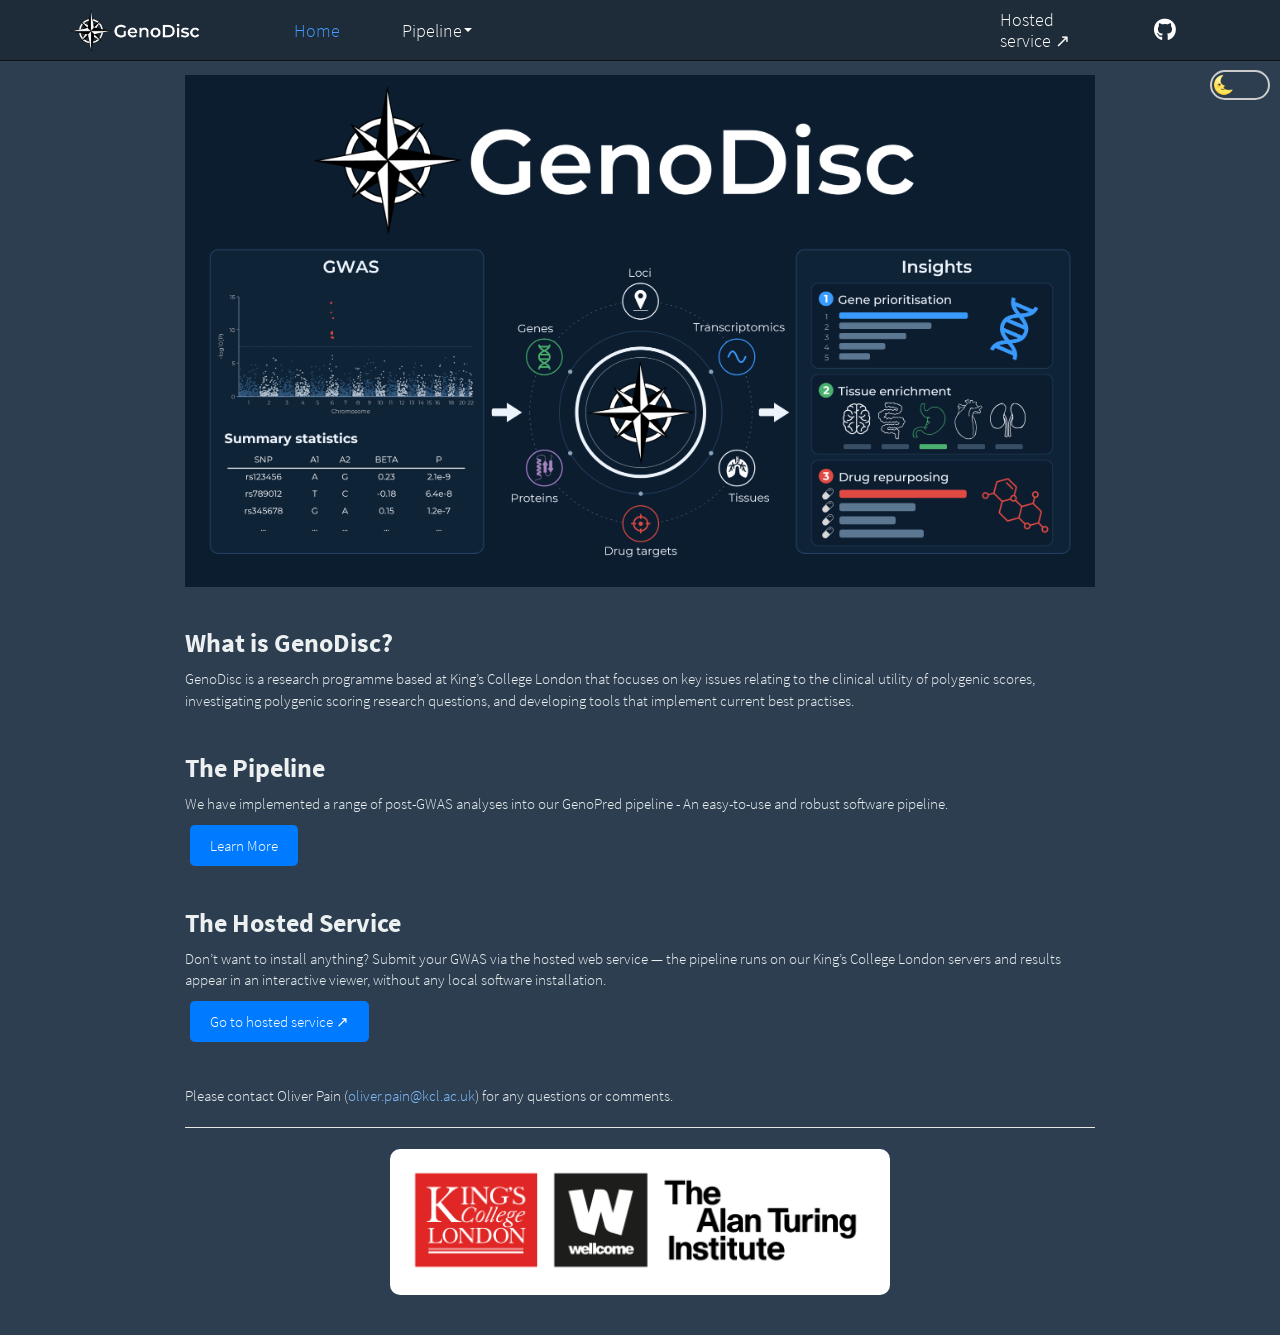
==== docs/index.html @ 11e735f7 "docs: document the removed-variant / lost-signal outputs Follow-up docs for the removed-variant repo" ====
<!DOCTYPE html>

<html>

<head>

<meta charset="utf-8" />
<meta name="generator" content="pandoc" />
<meta http-equiv="X-UA-Compatible" content="IE=EDGE" />




<title>GenoDisc - Homepage</title>

<script src="site_libs/header-attrs-2.31/header-attrs.js"></script>
<script src="site_libs/jquery-3.6.0/jquery-3.6.0.min.js"></script>
<meta name="viewport" content="width=device-width, initial-scale=1" />
<link href="site_libs/bootstrap-3.3.5/css/cosmo.min.css" rel="stylesheet" />
<script src="site_libs/bootstrap-3.3.5/js/bootstrap.min.js"></script>
<script src="site_libs/bootstrap-3.3.5/shim/html5shiv.min.js"></script>
<script src="site_libs/bootstrap-3.3.5/shim/respond.min.js"></script>
<style>h1 {font-size: 34px;}
       h1.title {font-size: 38px;}
       h2 {font-size: 30px;}
       h3 {font-size: 24px;}
       h4 {font-size: 18px;}
       h5 {font-size: 16px;}
       h6 {font-size: 12px;}
       code {color: inherit; background-color: rgba(0, 0, 0, 0.04);}
       pre:not([class]) { background-color: white }</style>
<script src="site_libs/navigation-1.1/tabsets.js"></script>
<link href="site_libs/highlightjs-9.12.0/default.css" rel="stylesheet" />
<script src="site_libs/highlightjs-9.12.0/highlight.js"></script>
<link href="site_libs/font-awesome-6.5.2/css/all.min.css" rel="stylesheet" />
<link href="site_libs/font-awesome-6.5.2/css/v4-shims.min.css" rel="stylesheet" />
<link rel="shortcut icon" href="Images/logo/favicon.ico">

<link rel="stylesheet" href="styles/night-mode.css" id="nightModeStylesheet">

<script>
function toggleNightMode() {
    var stylesheet = document.getElementById('nightModeStylesheet');
    if (stylesheet.disabled) {
        stylesheet.disabled = false;
    } else {
        stylesheet.disabled = true;
    }
}
</script>

<label class="switch">
  <input type="checkbox" id="toggleNightMode" checked>
  <span class="slider round"></span>
</label>

<script>
document.getElementById('toggleNightMode').addEventListener('change', function() {
    var stylesheet = document.getElementById('nightModeStylesheet');
    if (this.checked) {
        stylesheet.disabled = false;
    } else {
        stylesheet.disabled = true;
    }
});
</script>

<!-- Cloudflare Web Analytics (cookieless, no personal data - no consent required).
     Same token as the hosted service (genodisc.er.kcl.ac.uk) so both surfaces
     roll up into one dashboard. Replaces the previous Google Analytics setup
     and its Osano cookie-consent banner. -->
<script type="module" src="https://static.cloudflareinsights.com/beacon.min.js" data-cf-beacon='{"token": "7709e512a3d5400a96a68c4893306f2c"}'></script>
<!-- End Cloudflare Web Analytics -->

<style type="text/css">
  code{white-space: pre-wrap;}
  span.smallcaps{font-variant: small-caps;}
  span.underline{text-decoration: underline;}
  div.column{display: inline-block; vertical-align: top; width: 50%;}
  div.hanging-indent{margin-left: 1.5em; text-indent: -1.5em;}
  ul.task-list{list-style: none;}
    </style>

<style type="text/css">code{white-space: pre;}</style>
<script type="text/javascript">
if (window.hljs) {
  hljs.configure({languages: []});
  hljs.initHighlightingOnLoad();
  if (document.readyState && document.readyState === "complete") {
    window.setTimeout(function() { hljs.initHighlighting(); }, 0);
  }
}
</script>






<link rel="stylesheet" href="styles/styles.css" type="text/css" />



<style type = "text/css">
.main-container {
  max-width: 940px;
  margin-left: auto;
  margin-right: auto;
}
img {
  max-width:100%;
}
.tabbed-pane {
  padding-top: 12px;
}
.html-widget {
  margin-bottom: 20px;
}
button.code-folding-btn:focus {
  outline: none;
}
summary {
  display: list-item;
}
details > summary > p:only-child {
  display: inline;
}
pre code {
  padding: 0;
}
</style>


<style type="text/css">
.dropdown-submenu {
  position: relative;
}
.dropdown-submenu>.dropdown-menu {
  top: 0;
  left: 100%;
  margin-top: -6px;
  margin-left: -1px;
  border-radius: 0 6px 6px 6px;
}
.dropdown-submenu:hover>.dropdown-menu {
  display: block;
}
.dropdown-submenu>a:after {
  display: block;
  content: " ";
  float: right;
  width: 0;
  height: 0;
  border-color: transparent;
  border-style: solid;
  border-width: 5px 0 5px 5px;
  border-left-color: #cccccc;
  margin-top: 5px;
  margin-right: -10px;
}
.dropdown-submenu:hover>a:after {
  border-left-color: #adb5bd;
}
.dropdown-submenu.pull-left {
  float: none;
}
.dropdown-submenu.pull-left>.dropdown-menu {
  left: -100%;
  margin-left: 10px;
  border-radius: 6px 0 6px 6px;
}
</style>

<script type="text/javascript">
// manage active state of menu based on current page
$(document).ready(function () {
  // active menu anchor
  href = window.location.pathname
  href = href.substr(href.lastIndexOf('/') + 1)
  if (href === "")
    href = "index.html";
  var menuAnchor = $('a[href="' + href + '"]');

  // mark the anchor link active (and if it's in a dropdown, also mark that active)
  var dropdown = menuAnchor.closest('li.dropdown');
  if (window.bootstrap) { // Bootstrap 4+
    menuAnchor.addClass('active');
    dropdown.find('> .dropdown-toggle').addClass('active');
  } else { // Bootstrap 3
    menuAnchor.parent().addClass('active');
    dropdown.addClass('active');
  }

  // Navbar adjustments
  var navHeight = $(".navbar").first().height() + 15;
  var style = document.createElement('style');
  var pt = "padding-top: " + navHeight + "px; ";
  var mt = "margin-top: -" + navHeight + "px; ";
  var css = "";
  // offset scroll position for anchor links (for fixed navbar)
  for (var i = 1; i <= 6; i++) {
    css += ".section h" + i + "{ " + pt + mt + "}\n";
  }
  style.innerHTML = "body {" + pt + "padding-bottom: 40px; }\n" + css;
  document.head.appendChild(style);
});
</script>

<!-- tabsets -->

<style type="text/css">
.tabset-dropdown > .nav-tabs {
  display: inline-table;
  max-height: 500px;
  min-height: 44px;
  overflow-y: auto;
  border: 1px solid #ddd;
  border-radius: 4px;
}

.tabset-dropdown > .nav-tabs > li.active:before, .tabset-dropdown > .nav-tabs.nav-tabs-open:before {
  content: "\e259";
  font-family: 'Glyphicons Halflings';
  display: inline-block;
  padding: 10px;
  border-right: 1px solid #ddd;
}

.tabset-dropdown > .nav-tabs.nav-tabs-open > li.active:before {
  content: "\e258";
  font-family: 'Glyphicons Halflings';
  border: none;
}

.tabset-dropdown > .nav-tabs > li.active {
  display: block;
}

.tabset-dropdown > .nav-tabs > li > a,
.tabset-dropdown > .nav-tabs > li > a:focus,
.tabset-dropdown > .nav-tabs > li > a:hover {
  border: none;
  display: inline-block;
  border-radius: 4px;
  background-color: transparent;
}

.tabset-dropdown > .nav-tabs.nav-tabs-open > li {
  display: block;
  float: none;
}

.tabset-dropdown > .nav-tabs > li {
  display: none;
}
</style>

<!-- code folding -->




</head>

<body>


<div class="container-fluid main-container">




<div class="navbar navbar-default  navbar-fixed-top" role="navigation">
  <div class="container">
    <div class="navbar-header">
      <button type="button" class="navbar-toggle collapsed" data-toggle="collapse" data-bs-toggle="collapse" data-target="#navbar" data-bs-target="#navbar">
        <span class="icon-bar"></span>
        <span class="icon-bar"></span>
        <span class="icon-bar"></span>
      </button>
      <a class="navbar-brand" href="index.html"><img class="logo-img" src="Images/logo/Horizontal_white.png" style="height: 42px;" /></a>
    </div>
    <div id="navbar" class="navbar-collapse collapse">
      <ul class="nav navbar-nav">
        <li>
  <a href="index.html">Home</a>
</li>
<li class="dropdown">
  <a href="#" class="dropdown-toggle" data-toggle="dropdown" role="button" data-bs-toggle="dropdown" aria-expanded="false">
    Pipeline
     
    <span class="caret"></span>
  </a>
  <ul class="dropdown-menu" role="menu">
    <li>
      <a href="pipeline_guide.html">User Guide</a>
    </li>
    <li>
      <a href="pipeline_technical.html">Technical Details</a>
    </li>
  </ul>
</li>
      </ul>
      <ul class="nav navbar-nav navbar-right">
        <li>
  <a href="https://genodisc.er.kcl.ac.uk/">Hosted service ↗</a>
</li>
<li>
  <a href="https://github.com/opain/GenoDisc">
    <span class="fa fa-github fa-lg"></span>
     
  </a>
</li>
      </ul>
    </div><!--/.nav-collapse -->
  </div><!--/.container -->
</div><!--/.navbar -->

<div id="header">



<h1 class="title toc-ignore">GenoDisc - Homepage</h1>

</div>


<style>
h1.title {
  display: none;
}
</style>
<div style="text-align: center;">
<p><img src="Images/logo/homepage.png" style="max-width: 1000px; width: 100%; height: auto; flex: 0 0 auto;"/></p>
</div>
<p><br/></p>
<div id="what-is-genodisc" class="section level1">
<h1>What is GenoDisc?</h1>
<p>GenoDisc is a research programme based at King’s College London that
focuses on key issues relating to the clinical utility of polygenic
scores, investigating polygenic scoring research questions, and
developing tools that implement current best practises.</p>
<p><br/></p>
</div>
<div id="the-pipeline" class="section level1">
<h1>The Pipeline</h1>
<p>We have implemented a range of post-GWAS analyses into our GenoPred
pipeline - An easy-to-use and robust software pipeline.</p>
<p><a href="pipeline_guide.html" class="button">Learn More</a></p>
<p><br/></p>
</div>
<div id="the-hosted-service" class="section level1">
<h1>The Hosted Service</h1>
<p>Don’t want to install anything? Submit your GWAS via the hosted web
service — the pipeline runs on our King’s College London servers and
results appear in an interactive viewer, without any local software
installation.</p>
<p><a href="https://genodisc.er.kcl.ac.uk/" class="button">Go to hosted
service ↗</a></p>
<p><br/></p>
<p>Please contact Oliver Pain (<a href="mailto:oliver.pain@kcl.ac.uk"
class="email">oliver.pain@kcl.ac.uk</a>) for any questions or
comments.</p>
</div>

<!-- footer.html -->
<hr/>

<div class="centered-container">
<div class="rounded-image-container" style="width: 500px;">
<img src="Images/logo/sponsors.png">
</div>
</div>



</div>

<script>

// add bootstrap table styles to pandoc tables
function bootstrapStylePandocTables() {
  $('tr.odd').parent('tbody').parent('table').addClass('table table-condensed');
}
$(document).ready(function () {
  bootstrapStylePandocTables();
});


</script>

<!-- tabsets -->

<script>
$(document).ready(function () {
  window.buildTabsets("TOC");
});

$(document).ready(function () {
  $('.tabset-dropdown > .nav-tabs > li').click(function () {
    $(this).parent().toggleClass('nav-tabs-open');
  });
});
</script>

<!-- code folding -->


<!-- dynamically load mathjax for compatibility with self-contained -->
<script>
  (function () {
    var script = document.createElement("script");
    script.type = "text/javascript";
    script.src  = "https://mathjax.rstudio.com/latest/MathJax.js?config=TeX-AMS-MML_HTMLorMML";
    document.getElementsByTagName("head")[0].appendChild(script);
  })();
</script>

</body>
</html>
---- docs/site_libs/bootstrap-3.3.5/css/cosmo.min.css ----
@font-face {
  font-family: 'Source Sans Pro';
  font-style: normal;
  font-weight: 300;
  src: url(fonts/SourceSansProLight.ttf) format('truetype');
}
@font-face {
  font-family: 'Source Sans Pro';
  font-style: normal;
  font-weight: 400;
  src: url(fonts/SourceSansPro.ttf) format('truetype');
}
@font-face {
  font-family: 'Source Sans Pro';
  font-style: normal;
  font-weight: 700;
  src: url(fonts/SourceSansProBold.ttf) format('truetype');
}

/*!
 * bootswatch v3.3.6
 * Homepage: http://bootswatch.com
 * Copyright 2012-2015 Thomas Park
 * Licensed under MIT
 * Based on Bootstrap
*//*!
 * Bootstrap v3.3.6 (http://getbootstrap.com)
 * Copyright 2011-2015 Twitter, Inc.
 * Licensed under MIT (https://github.com/twbs/bootstrap/blob/master/LICENSE)
 *//*! normalize.css v3.0.3 | MIT License | github.com/necolas/normalize.css */html{font-family:sans-serif;-ms-text-size-adjust:100%;-webkit-text-size-adjust:100%}body{margin:0}article,aside,details,figcaption,figure,footer,header,hgroup,main,menu,nav,section,summary{display:block}audio,canvas,progress,video{display:inline-block;vertical-align:baseline}audio:not([controls]){display:none;height:0}[hidden],template{display:none}a{background-color:transparent}a:active,a:hover{outline:0}abbr[title]{border-bottom:1px dotted}b,strong{font-weight:bold}dfn{font-style:italic}h1{font-size:2em;margin:0.67em 0}mark{background:#ff0;color:#000}small{font-size:80%}sub,sup{font-size:75%;line-height:0;position:relative;vertical-align:baseline}sup{top:-0.5em}sub{bottom:-0.25em}img{border:0}svg:not(:root){overflow:hidden}figure{margin:1em 40px}hr{-webkit-box-sizing:content-box;-moz-box-sizing:content-box;box-sizing:content-box;height:0}pre{overflow:auto}code,kbd,pre,samp{font-family:monospace, monospace;font-size:1em}button,input,optgroup,select,textarea{color:inherit;font:inherit;margin:0}button{overflow:visible}button,select{text-transform:none}button,html input[type="button"],input[type="reset"],input[type="submit"]{-webkit-appearance:button;cursor:pointer}button[disabled],html input[disabled]{cursor:default}button::-moz-focus-inner,input::-moz-focus-inner{border:0;padding:0}input{line-height:normal}input[type="checkbox"],input[type="radio"]{-webkit-box-sizing:border-box;-moz-box-sizing:border-box;box-sizing:border-box;padding:0}input[type="number"]::-webkit-inner-spin-button,input[type="number"]::-webkit-outer-spin-button{height:auto}input[type="search"]{-webkit-appearance:textfield;-webkit-box-sizing:content-box;-moz-box-sizing:content-box;box-sizing:content-box}input[type="search"]::-webkit-search-cancel-button,input[type="search"]::-webkit-search-decoration{-webkit-appearance:none}fieldset{border:1px solid #c0c0c0;margin:0 2px;padding:0.35em 0.625em 0.75em}legend{border:0;padding:0}textarea{overflow:auto}optgroup{font-weight:bold}table{border-collapse:collapse;border-spacing:0}td,th{padding:0}/*! Source: https://github.com/h5bp/html5-boilerplate/blob/master/src/css/main.css */@media print{*,*:before,*:after{background:transparent !important;color:#000 !important;-webkit-box-shadow:none !important;box-shadow:none !important;text-shadow:none !important}a,a:visited{text-decoration:underline}a[href]:after{content:" (" attr(href) ")"}abbr[title]:after{content:" (" attr(title) ")"}a[href^="#"]:after,a[href^="javascript:"]:after{content:""}pre,blockquote{border:1px solid #999;page-break-inside:avoid}thead{display:table-header-group}tr,img{page-break-inside:avoid}img{max-width:100% !important}p,h2,h3{orphans:3;widows:3}h2,h3{page-break-after:avoid}.navbar{display:none}.btn>.caret,.dropup>.btn>.caret{border-top-color:#000 !important}.label{border:1px solid #000}.table{border-collapse:collapse !important}.table td,.table th{background-color:#fff !important}.table-bordered th,.table-bordered td{border:1px solid #ddd !important}}@font-face{font-family:'Glyphicons Halflings';src:url('../fonts/glyphicons-halflings-regular.eot');src:url('../fonts/glyphicons-halflings-regular.eot?#iefix') format('embedded-opentype'),url('../fonts/glyphicons-halflings-regular.woff') format('woff'),url('../fonts/glyphicons-halflings-regular.ttf') format('truetype'),url('../fonts/glyphicons-halflings-regular.svg#glyphicons_halflingsregular') format('svg')}.glyphicon{position:relative;top:1px;display:inline-block;font-family:'Glyphicons Halflings';font-style:normal;font-weight:normal;line-height:1;-webkit-font-smoothing:antialiased;-moz-osx-font-smoothing:grayscale}.glyphicon-asterisk:before{content:"\002a"}.glyphicon-plus:before{content:"\002b"}.glyphicon-euro:before,.glyphicon-eur:before{content:"\20ac"}.glyphicon-minus:before{content:"\2212"}.glyphicon-cloud:before{content:"\2601"}.glyphicon-envelope:before{content:"\2709"}.glyphicon-pencil:before{content:"\270f"}.glyphicon-glass:before{content:"\e001"}.glyphicon-music:before{content:"\e002"}.glyphicon-search:before{content:"\e003"}.glyphicon-heart:before{content:"\e005"}.glyphicon-star:before{content:"\e006"}.glyphicon-star-empty:before{content:"\e007"}.glyphicon-user:before{content:"\e008"}.glyphicon-film:before{content:"\e009"}.glyphicon-th-large:before{content:"\e010"}.glyphicon-th:before{content:"\e011"}.glyphicon-th-list:before{content:"\e012"}.glyphicon-ok:before{content:"\e013"}.glyphicon-remove:before{content:"\e014"}.glyphicon-zoom-in:before{content:"\e015"}.glyphicon-zoom-out:before{content:"\e016"}.glyphicon-off:before{content:"\e017"}.glyphicon-signal:before{content:"\e018"}.glyphicon-cog:before{content:"\e019"}.glyphicon-trash:before{content:"\e020"}.glyphicon-home:before{content:"\e021"}.glyphicon-file:before{content:"\e022"}.glyphicon-time:before{content:"\e023"}.glyphicon-road:before{content:"\e024"}.glyphicon-download-alt:before{content:"\e025"}.glyphicon-download:before{content:"\e026"}.glyphicon-upload:before{content:"\e027"}.glyphicon-inbox:before{content:"\e028"}.glyphicon-play-circle:before{content:"\e029"}.glyphicon-repeat:before{content:"\e030"}.glyphicon-refresh:before{content:"\e031"}.glyphicon-list-alt:before{content:"\e032"}.glyphicon-lock:before{content:"\e033"}.glyphicon-flag:before{content:"\e034"}.glyphicon-headphones:before{content:"\e035"}.glyphicon-volume-off:before{content:"\e036"}.glyphicon-volume-down:before{content:"\e037"}.glyphicon-volume-up:before{content:"\e038"}.glyphicon-qrcode:before{content:"\e039"}.glyphicon-barcode:before{content:"\e040"}.glyphicon-tag:before{content:"\e041"}.glyphicon-tags:before{content:"\e042"}.glyphicon-book:before{content:"\e043"}.glyphicon-bookmark:before{content:"\e044"}.glyphicon-print:before{content:"\e045"}.glyphicon-camera:before{content:"\e046"}.glyphicon-font:before{content:"\e047"}.glyphicon-bold:before{content:"\e048"}.glyphicon-italic:before{content:"\e049"}.glyphicon-text-height:before{content:"\e050"}.glyphicon-text-width:before{content:"\e051"}.glyphicon-align-left:before{content:"\e052"}.glyphicon-align-center:before{content:"\e053"}.glyphicon-align-right:before{content:"\e054"}.glyphicon-align-justify:before{content:"\e055"}.glyphicon-list:before{content:"\e056"}.glyphicon-indent-left:before{content:"\e057"}.glyphicon-indent-right:before{content:"\e058"}.glyphicon-facetime-video:before{content:"\e059"}.glyphicon-picture:before{content:"\e060"}.glyphicon-map-marker:before{content:"\e062"}.glyphicon-adjust:before{content:"\e063"}.glyphicon-tint:before{content:"\e064"}.glyphicon-edit:before{content:"\e065"}.glyphicon-share:before{content:"\e066"}.glyphicon-check:before{content:"\e067"}.glyphicon-move:before{content:"\e068"}.glyphicon-step-backward:before{content:"\e069"}.glyphicon-fast-backward:before{content:"\e070"}.glyphicon-backward:before{content:"\e071"}.glyphicon-play:before{content:"\e072"}.glyphicon-pause:before{content:"\e073"}.glyphicon-stop:before{content:"\e074"}.glyphicon-forward:before{content:"\e075"}.glyphicon-fast-forward:before{content:"\e076"}.glyphicon-step-forward:before{content:"\e077"}.glyphicon-eject:before{content:"\e078"}.glyphicon-chevron-left:before{content:"\e079"}.glyphicon-chevron-right:before{content:"\e080"}.glyphicon-plus-sign:before{content:"\e081"}.glyphicon-minus-sign:before{content:"\e082"}.glyphicon-remove-sign:before{content:"\e083"}.glyphicon-ok-sign:before{content:"\e084"}.glyphicon-question-sign:before{content:"\e085"}.glyphicon-info-sign:before{content:"\e086"}.glyphicon-screenshot:before{content:"\e087"}.glyphicon-remove-circle:before{content:"\e088"}.glyphicon-ok-circle:before{content:"\e089"}.glyphicon-ban-circle:before{content:"\e090"}.glyphicon-arrow-left:before{content:"\e091"}.glyphicon-arrow-right:before{content:"\e092"}.glyphicon-arrow-up:before{content:"\e093"}.glyphicon-arrow-down:before{content:"\e094"}.glyphicon-share-alt:before{content:"\e095"}.glyphicon-resize-full:before{content:"\e096"}.glyphicon-resize-small:before{content:"\e097"}.glyphicon-exclamation-sign:before{content:"\e101"}.glyphicon-gift:before{content:"\e102"}.glyphicon-leaf:before{content:"\e103"}.glyphicon-fire:before{content:"\e104"}.glyphicon-eye-open:before{content:"\e105"}.glyphicon-eye-close:before{content:"\e106"}.glyphicon-warning-sign:before{content:"\e107"}.glyphicon-plane:before{content:"\e108"}.glyphicon-calendar:before{content:"\e109"}.glyphicon-random:before{content:"\e110"}.glyphicon-comment:before{content:"\e111"}.glyphicon-magnet:before{content:"\e112"}.glyphicon-chevron-up:before{content:"\e113"}.glyphicon-chevron-down:before{content:"\e114"}.glyphicon-retweet:before{content:"\e115"}.glyphicon-shopping-cart:before{content:"\e116"}.glyphicon-folder-close:before{content:"\e117"}.glyphicon-folder-open:before{content:"\e118"}.glyphicon-resize-vertical:before{content:"\e119"}.glyphicon-resize-horizontal:before{content:"\e120"}.glyphicon-hdd:before{content:"\e121"}.glyphicon-bullhorn:before{content:"\e122"}.glyphicon-bell:before{content:"\e123"}.glyphicon-certificate:before{content:"\e124"}.glyphicon-thumbs-up:before{content:"\e125"}.glyphicon-thumbs-down:before{content:"\e126"}.glyphicon-hand-right:before{content:"\e127"}.glyphicon-hand-left:before{content:"\e128"}.glyphicon-hand-up:before{content:"\e129"}.glyphicon-hand-down:before{content:"\e130"}.glyphicon-circle-arrow-right:before{content:"\e131"}.glyphicon-circle-arrow-left:before{content:"\e132"}.glyphicon-circle-arrow-up:before{content:"\e133"}.glyphicon-circle-arrow-down:before{content:"\e134"}.glyphicon-globe:before{content:"\e135"}.glyphicon-wrench:before{content:"\e136"}.glyphicon-tasks:before{content:"\e137"}.glyphicon-filter:before{content:"\e138"}.glyphicon-briefcase:before{content:"\e139"}.glyphicon-fullscreen:before{content:"\e140"}.glyphicon-dashboard:before{content:"\e141"}.glyphicon-paperclip:before{content:"\e142"}.glyphicon-heart-empty:before{content:"\e143"}.glyphicon-link:before{content:"\e144"}.glyphicon-phone:before{content:"\e145"}.glyphicon-pushpin:before{content:"\e146"}.glyphicon-usd:before{content:"\e148"}.glyphicon-gbp:before{content:"\e149"}.glyphicon-sort:before{content:"\e150"}.glyphicon-sort-by-alphabet:before{content:"\e151"}.glyphicon-sort-by-alphabet-alt:before{content:"\e152"}.glyphicon-sort-by-order:before{content:"\e153"}.glyphicon-sort-by-order-alt:before{content:"\e154"}.glyphicon-sort-by-attributes:before{content:"\e155"}.glyphicon-sort-by-attributes-alt:before{content:"\e156"}.glyphicon-unchecked:before{content:"\e157"}.glyphicon-expand:before{content:"\e158"}.glyphicon-collapse-down:before{content:"\e159"}.glyphicon-collapse-up:before{content:"\e160"}.glyphicon-log-in:before{content:"\e161"}.glyphicon-flash:before{content:"\e162"}.glyphicon-log-out:before{content:"\e163"}.glyphicon-new-window:before{content:"\e164"}.glyphicon-record:before{content:"\e165"}.glyphicon-save:before{content:"\e166"}.glyphicon-open:before{content:"\e167"}.glyphicon-saved:before{content:"\e168"}.glyphicon-import:before{content:"\e169"}.glyphicon-export:before{content:"\e170"}.glyphicon-send:before{content:"\e171"}.glyphicon-floppy-disk:before{content:"\e172"}.glyphicon-floppy-saved:before{content:"\e173"}.glyphicon-floppy-remove:before{content:"\e174"}.glyphicon-floppy-save:before{content:"\e175"}.glyphicon-floppy-open:before{content:"\e176"}.glyphicon-credit-card:before{content:"\e177"}.glyphicon-transfer:before{content:"\e178"}.glyphicon-cutlery:before{content:"\e179"}.glyphicon-header:before{content:"\e180"}.glyphicon-compressed:before{content:"\e181"}.glyphicon-earphone:before{content:"\e182"}.glyphicon-phone-alt:before{content:"\e183"}.glyphicon-tower:before{content:"\e184"}.glyphicon-stats:before{content:"\e185"}.glyphicon-sd-video:before{content:"\e186"}.glyphicon-hd-video:before{content:"\e187"}.glyphicon-subtitles:before{content:"\e188"}.glyphicon-sound-stereo:before{content:"\e189"}.glyphicon-sound-dolby:before{content:"\e190"}.glyphicon-sound-5-1:before{content:"\e191"}.glyphicon-sound-6-1:before{content:"\e192"}.glyphicon-sound-7-1:before{content:"\e193"}.glyphicon-copyright-mark:before{content:"\e194"}.glyphicon-registration-mark:before{content:"\e195"}.glyphicon-cloud-download:before{content:"\e197"}.glyphicon-cloud-upload:before{content:"\e198"}.glyphicon-tree-conifer:before{content:"\e199"}.glyphicon-tree-deciduous:before{content:"\e200"}.glyphicon-cd:before{content:"\e201"}.glyphicon-save-file:before{content:"\e202"}.glyphicon-open-file:before{content:"\e203"}.glyphicon-level-up:before{content:"\e204"}.glyphicon-copy:before{content:"\e205"}.glyphicon-paste:before{content:"\e206"}.glyphicon-alert:before{content:"\e209"}.glyphicon-equalizer:before{content:"\e210"}.glyphicon-king:before{content:"\e211"}.glyphicon-queen:before{content:"\e212"}.glyphicon-pawn:before{content:"\e213"}.glyphicon-bishop:before{content:"\e214"}.glyphicon-knight:before{content:"\e215"}.glyphicon-baby-formula:before{content:"\e216"}.glyphicon-tent:before{content:"\26fa"}.glyphicon-blackboard:before{content:"\e218"}.glyphicon-bed:before{content:"\e219"}.glyphicon-apple:before{content:"\f8ff"}.glyphicon-erase:before{content:"\e221"}.glyphicon-hourglass:before{content:"\231b"}.glyphicon-lamp:before{content:"\e223"}.glyphicon-duplicate:before{content:"\e224"}.glyphicon-piggy-bank:before{content:"\e225"}.glyphicon-scissors:before{content:"\e226"}.glyphicon-bitcoin:before{content:"\e227"}.glyphicon-btc:before{content:"\e227"}.glyphicon-xbt:before{content:"\e227"}.glyphicon-yen:before{content:"\00a5"}.glyphicon-jpy:before{content:"\00a5"}.glyphicon-ruble:before{content:"\20bd"}.glyphicon-rub:before{content:"\20bd"}.glyphicon-scale:before{content:"\e230"}.glyphicon-ice-lolly:before{content:"\e231"}.glyphicon-ice-lolly-tasted:before{content:"\e232"}.glyphicon-education:before{content:"\e233"}.glyphicon-option-horizontal:before{content:"\e234"}.glyphicon-option-vertical:before{content:"\e235"}.glyphicon-menu-hamburger:before{content:"\e236"}.glyphicon-modal-window:before{content:"\e237"}.glyphicon-oil:before{content:"\e238"}.glyphicon-grain:before{content:"\e239"}.glyphicon-sunglasses:before{content:"\e240"}.glyphicon-text-size:before{content:"\e241"}.glyphicon-text-color:before{content:"\e242"}.glyphicon-text-background:before{content:"\e243"}.glyphicon-object-align-top:before{content:"\e244"}.glyphicon-object-align-bottom:before{content:"\e245"}.glyphicon-object-align-horizontal:before{content:"\e246"}.glyphicon-object-align-left:before{content:"\e247"}.glyphicon-object-align-vertical:before{content:"\e248"}.glyphicon-object-align-right:before{content:"\e249"}.glyphicon-triangle-right:before{content:"\e250"}.glyphicon-triangle-left:before{content:"\e251"}.glyphicon-triangle-bottom:before{content:"\e252"}.glyphicon-triangle-top:before{content:"\e253"}.glyphicon-console:before{content:"\e254"}.glyphicon-superscript:before{content:"\e255"}.glyphicon-subscript:before{content:"\e256"}.glyphicon-menu-left:before{content:"\e257"}.glyphicon-menu-right:before{content:"\e258"}.glyphicon-menu-down:before{content:"\e259"}.glyphicon-menu-up:before{content:"\e260"}*{-webkit-box-sizing:border-box;-moz-box-sizing:border-box;box-sizing:border-box}*:before,*:after{-webkit-box-sizing:border-box;-moz-box-sizing:border-box;box-sizing:border-box}html{font-size:10px;-webkit-tap-highlight-color:rgba(0,0,0,0)}body{font-family:"Source Sans Pro",Calibri,Candara,Arial,sans-serif;font-size:15px;line-height:1.42857143;color:#333333;background-color:#ffffff}input,button,select,textarea{font-family:inherit;font-size:inherit;line-height:inherit}a{color:#2780e3;text-decoration:none}a:hover,a:focus{color:#165ba8;text-decoration:underline}a:focus{outline:thin dotted;outline:5px auto -webkit-focus-ring-color;outline-offset:-2px}figure{margin:0}img{vertical-align:middle}.img-responsive,.thumbnail>img,.thumbnail a>img,.carousel-inner>.item>img,.carousel-inner>.item>a>img{display:block;max-width:100%;height:auto}.img-rounded{border-radius:0}.img-thumbnail{padding:4px;line-height:1.42857143;background-color:#ffffff;border:1px solid #dddddd;border-radius:0;-webkit-transition:all .2s ease-in-out;-o-transition:all .2s ease-in-out;transition:all .2s ease-in-out;display:inline-block;max-width:100%;height:auto}.img-circle{border-radius:50%}hr{margin-top:21px;margin-bottom:21px;border:0;border-top:1px solid #e6e6e6}.sr-only{position:absolute;width:1px;height:1px;margin:-1px;padding:0;overflow:hidden;clip:rect(0, 0, 0, 0);border:0}.sr-only-focusable:active,.sr-only-focusable:focus{position:static;width:auto;height:auto;margin:0;overflow:visible;clip:auto}[role="button"]{cursor:pointer}h1,h2,h3,h4,h5,h6,.h1,.h2,.h3,.h4,.h5,.h6{font-family:"Source Sans Pro",Calibri,Candara,Arial,sans-serif;font-weight:300;line-height:1.1;color:inherit}h1 small,h2 small,h3 small,h4 small,h5 small,h6 small,.h1 small,.h2 small,.h3 small,.h4 small,.h5 small,.h6 small,h1 .small,h2 .small,h3 .small,h4 .small,h5 .small,h6 .small,.h1 .small,.h2 .small,.h3 .small,.h4 .small,.h5 .small,.h6 .small{font-weight:normal;line-height:1;color:#999999}h1,.h1,h2,.h2,h3,.h3{margin-top:21px;margin-bottom:10.5px}h1 small,.h1 small,h2 small,.h2 small,h3 small,.h3 small,h1 .small,.h1 .small,h2 .small,.h2 .small,h3 .small,.h3 .small{font-size:65%}h4,.h4,h5,.h5,h6,.h6{margin-top:10.5px;margin-bottom:10.5px}h4 small,.h4 small,h5 small,.h5 small,h6 small,.h6 small,h4 .small,.h4 .small,h5 .small,.h5 .small,h6 .small,.h6 .small{font-size:75%}h1,.h1{font-size:39px}h2,.h2{font-size:32px}h3,.h3{font-size:26px}h4,.h4{font-size:19px}h5,.h5{font-size:15px}h6,.h6{font-size:13px}p{margin:0 0 10.5px}.lead{margin-bottom:21px;font-size:17px;font-weight:300;line-height:1.4}@media (min-width:768px){.lead{font-size:22.5px}}small,.small{font-size:86%}mark,.mark{background-color:#ff7518;padding:.2em}.text-left{text-align:left}.text-right{text-align:right}.text-center{text-align:center}.text-justify{text-align:justify}.text-nowrap{white-space:nowrap}.text-lowercase{text-transform:lowercase}.text-uppercase{text-transform:uppercase}.text-capitalize{text-transform:capitalize}.text-muted{color:#999999}.text-primary{color:#2780e3}a.text-primary:hover,a.text-primary:focus{color:#1967be}.text-success{color:#ffffff}a.text-success:hover,a.text-success:focus{color:#e6e6e6}.text-info{color:#ffffff}a.text-info:hover,a.text-info:focus{color:#e6e6e6}.text-warning{color:#ffffff}a.text-warning:hover,a.text-warning:focus{color:#e6e6e6}.text-danger{color:#ffffff}a.text-danger:hover,a.text-danger:focus{color:#e6e6e6}.bg-primary{color:#fff;background-color:#2780e3}a.bg-primary:hover,a.bg-primary:focus{background-color:#1967be}.bg-success{background-color:#3fb618}a.bg-success:hover,a.bg-success:focus{background-color:#2f8912}.bg-info{background-color:#9954bb}a.bg-info:hover,a.bg-info:focus{background-color:#7e3f9d}.bg-warning{background-color:#ff7518}a.bg-warning:hover,a.bg-warning:focus{background-color:#e45c00}.bg-danger{background-color:#ff0039}a.bg-danger:hover,a.bg-danger:focus{background-color:#cc002e}.page-header{padding-bottom:9.5px;margin:42px 0 21px;border-bottom:1px solid #e6e6e6}ul,ol{margin-top:0;margin-bottom:10.5px}ul ul,ol ul,ul ol,ol ol{margin-bottom:0}.list-unstyled{padding-left:0;list-style:none}.list-inline{padding-left:0;list-style:none;margin-left:-5px}.list-inline>li{display:inline-block;padding-left:5px;padding-right:5px}dl{margin-top:0;margin-bottom:21px}dt,dd{line-height:1.42857143}dt{font-weight:bold}dd{margin-left:0}@media (min-width:768px){.dl-horizontal dt{float:left;width:160px;clear:left;text-align:right;overflow:hidden;text-overflow:ellipsis;white-space:nowrap}.dl-horizontal dd{margin-left:180px}}abbr[title],abbr[data-original-title]{cursor:help;border-bottom:1px dotted #999999}.initialism{font-size:90%;text-transform:uppercase}blockquote{padding:10.5px 21px;margin:0 0 21px;font-size:18.75px;border-left:5px solid #e6e6e6}blockquote p:last-child,blockquote ul:last-child,blockquote ol:last-child{margin-bottom:0}blockquote footer,blockquote small,blockquote .small{display:block;font-size:80%;line-height:1.42857143;color:#999999}blockquote footer:before,blockquote small:before,blockquote .small:before{content:'\2014 \00A0'}.blockquote-reverse,blockquote.pull-right{padding-right:15px;padding-left:0;border-right:5px solid #e6e6e6;border-left:0;text-align:right}.blockquote-reverse footer:before,blockquote.pull-right footer:before,.blockquote-reverse small:before,blockquote.pull-right small:before,.blockquote-reverse .small:before,blockquote.pull-right .small:before{content:''}.blockquote-reverse footer:after,blockquote.pull-right footer:after,.blockquote-reverse small:after,blockquote.pull-right small:after,.blockquote-reverse .small:after,blockquote.pull-right .small:after{content:'\00A0 \2014'}address{margin-bottom:21px;font-style:normal;line-height:1.42857143}code,kbd,pre,samp{font-family:monospace}code{padding:2px 4px;font-size:90%;color:#c7254e;background-color:#f9f2f4;border-radius:0}kbd{padding:2px 4px;font-size:90%;color:#ffffff;background-color:#333333;border-radius:0;-webkit-box-shadow:inset 0 -1px 0 rgba(0,0,0,0.25);box-shadow:inset 0 -1px 0 rgba(0,0,0,0.25)}kbd kbd{padding:0;font-size:100%;font-weight:bold;-webkit-box-shadow:none;box-shadow:none}pre{display:block;padding:10px;margin:0 0 10.5px;font-size:14px;line-height:1.42857143;word-break:break-all;word-wrap:break-word;color:#333333;background-color:#f5f5f5;border:1px solid #cccccc;border-radius:0}pre code{padding:0;font-size:inherit;color:inherit;white-space:pre-wrap;background-color:transparent;border-radius:0}.pre-scrollable{max-height:340px;overflow-y:scroll}.container{margin-right:auto;margin-left:auto;padding-left:15px;padding-right:15px}@media (min-width:768px){.container{width:750px}}@media (min-width:992px){.container{width:970px}}@media (min-width:1200px){.container{width:1170px}}.container-fluid{margin-right:auto;margin-left:auto;padding-left:15px;padding-right:15px}.row{margin-left:-15px;margin-right:-15px}.col-xs-1,.col-sm-1,.col-md-1,.col-lg-1,.col-xs-2,.col-sm-2,.col-md-2,.col-lg-2,.col-xs-3,.col-sm-3,.col-md-3,.col-lg-3,.col-xs-4,.col-sm-4,.col-md-4,.col-lg-4,.col-xs-5,.col-sm-5,.col-md-5,.col-lg-5,.col-xs-6,.col-sm-6,.col-md-6,.col-lg-6,.col-xs-7,.col-sm-7,.col-md-7,.col-lg-7,.col-xs-8,.col-sm-8,.col-md-8,.col-lg-8,.col-xs-9,.col-sm-9,.col-md-9,.col-lg-9,.col-xs-10,.col-sm-10,.col-md-10,.col-lg-10,.col-xs-11,.col-sm-11,.col-md-11,.col-lg-11,.col-xs-12,.col-sm-12,.col-md-12,.col-lg-12{position:relative;min-height:1px;padding-left:15px;padding-right:15px}.col-xs-1,.col-xs-2,.col-xs-3,.col-xs-4,.col-xs-5,.col-xs-6,.col-xs-7,.col-xs-8,.col-xs-9,.col-xs-10,.col-xs-11,.col-xs-12{float:left}.col-xs-12{width:100%}.col-xs-11{width:91.66666667%}.col-xs-10{width:83.33333333%}.col-xs-9{width:75%}.col-xs-8{width:66.66666667%}.col-xs-7{width:58.33333333%}.col-xs-6{width:50%}.col-xs-5{width:41.66666667%}.col-xs-4{width:33.33333333%}.col-xs-3{width:25%}.col-xs-2{width:16.66666667%}.col-xs-1{width:8.33333333%}.col-xs-pull-12{right:100%}.col-xs-pull-11{right:91.66666667%}.col-xs-pull-10{right:83.33333333%}.col-xs-pull-9{right:75%}.col-xs-pull-8{right:66.66666667%}.col-xs-pull-7{right:58.33333333%}.col-xs-pull-6{right:50%}.col-xs-pull-5{right:41.66666667%}.col-xs-pull-4{right:33.33333333%}.col-xs-pull-3{right:25%}.col-xs-pull-2{right:16.66666667%}.col-xs-pull-1{right:8.33333333%}.col-xs-pull-0{right:auto}.col-xs-push-12{left:100%}.col-xs-push-11{left:91.66666667%}.col-xs-push-10{left:83.33333333%}.col-xs-push-9{left:75%}.col-xs-push-8{left:66.66666667%}.col-xs-push-7{left:58.33333333%}.col-xs-push-6{left:50%}.col-xs-push-5{left:41.66666667%}.col-xs-push-4{left:33.33333333%}.col-xs-push-3{left:25%}.col-xs-push-2{left:16.66666667%}.col-xs-push-1{left:8.33333333%}.col-xs-push-0{left:auto}.col-xs-offset-12{margin-left:100%}.col-xs-offset-11{margin-left:91.66666667%}.col-xs-offset-10{margin-left:83.33333333%}.col-xs-offset-9{margin-left:75%}.col-xs-offset-8{margin-left:66.66666667%}.col-xs-offset-7{margin-left:58.33333333%}.col-xs-offset-6{margin-left:50%}.col-xs-offset-5{margin-left:41.66666667%}.col-xs-offset-4{margin-left:33.33333333%}.col-xs-offset-3{margin-left:25%}.col-xs-offset-2{margin-left:16.66666667%}.col-xs-offset-1{margin-left:8.33333333%}.col-xs-offset-0{margin-left:0%}@media (min-width:768px){.col-sm-1,.col-sm-2,.col-sm-3,.col-sm-4,.col-sm-5,.col-sm-6,.col-sm-7,.col-sm-8,.col-sm-9,.col-sm-10,.col-sm-11,.col-sm-12{float:left}.col-sm-12{width:100%}.col-sm-11{width:91.66666667%}.col-sm-10{width:83.33333333%}.col-sm-9{width:75%}.col-sm-8{width:66.66666667%}.col-sm-7{width:58.33333333%}.col-sm-6{width:50%}.col-sm-5{width:41.66666667%}.col-sm-4{width:33.33333333%}.col-sm-3{width:25%}.col-sm-2{width:16.66666667%}.col-sm-1{width:8.33333333%}.col-sm-pull-12{right:100%}.col-sm-pull-11{right:91.66666667%}.col-sm-pull-10{right:83.33333333%}.col-sm-pull-9{right:75%}.col-sm-pull-8{right:66.66666667%}.col-sm-pull-7{right:58.33333333%}.col-sm-pull-6{right:50%}.col-sm-pull-5{right:41.66666667%}.col-sm-pull-4{right:33.33333333%}.col-sm-pull-3{right:25%}.col-sm-pull-2{right:16.66666667%}.col-sm-pull-1{right:8.33333333%}.col-sm-pull-0{right:auto}.col-sm-push-12{left:100%}.col-sm-push-11{left:91.66666667%}.col-sm-push-10{left:83.33333333%}.col-sm-push-9{left:75%}.col-sm-push-8{left:66.66666667%}.col-sm-push-7{left:58.33333333%}.col-sm-push-6{left:50%}.col-sm-push-5{left:41.66666667%}.col-sm-push-4{left:33.33333333%}.col-sm-push-3{left:25%}.col-sm-push-2{left:16.66666667%}.col-sm-push-1{left:8.33333333%}.col-sm-push-0{left:auto}.col-sm-offset-12{margin-left:100%}.col-sm-offset-11{margin-left:91.66666667%}.col-sm-offset-10{margin-left:83.33333333%}.col-sm-offset-9{margin-left:75%}.col-sm-offset-8{margin-left:66.66666667%}.col-sm-offset-7{margin-left:58.33333333%}.col-sm-offset-6{margin-left:50%}.col-sm-offset-5{margin-left:41.66666667%}.col-sm-offset-4{margin-left:33.33333333%}.col-sm-offset-3{margin-left:25%}.col-sm-offset-2{margin-left:16.66666667%}.col-sm-offset-1{margin-left:8.33333333%}.col-sm-offset-0{margin-left:0%}}@media (min-width:992px){.col-md-1,.col-md-2,.col-md-3,.col-md-4,.col-md-5,.col-md-6,.col-md-7,.col-md-8,.col-md-9,.col-md-10,.col-md-11,.col-md-12{float:left}.col-md-12{width:100%}.col-md-11{width:91.66666667%}.col-md-10{width:83.33333333%}.col-md-9{width:75%}.col-md-8{width:66.66666667%}.col-md-7{width:58.33333333%}.col-md-6{width:50%}.col-md-5{width:41.66666667%}.col-md-4{width:33.33333333%}.col-md-3{width:25%}.col-md-2{width:16.66666667%}.col-md-1{width:8.33333333%}.col-md-pull-12{right:100%}.col-md-pull-11{right:91.66666667%}.col-md-pull-10{right:83.33333333%}.col-md-pull-9{right:75%}.col-md-pull-8{right:66.66666667%}.col-md-pull-7{right:58.33333333%}.col-md-pull-6{right:50%}.col-md-pull-5{right:41.66666667%}.col-md-pull-4{right:33.33333333%}.col-md-pull-3{right:25%}.col-md-pull-2{right:16.66666667%}.col-md-pull-1{right:8.33333333%}.col-md-pull-0{right:auto}.col-md-push-12{left:100%}.col-md-push-11{left:91.66666667%}.col-md-push-10{left:83.33333333%}.col-md-push-9{left:75%}.col-md-push-8{left:66.66666667%}.col-md-push-7{left:58.33333333%}.col-md-push-6{left:50%}.col-md-push-5{left:41.66666667%}.col-md-push-4{left:33.33333333%}.col-md-push-3{left:25%}.col-md-push-2{left:16.66666667%}.col-md-push-1{left:8.33333333%}.col-md-push-0{left:auto}.col-md-offset-12{margin-left:100%}.col-md-offset-11{margin-left:91.66666667%}.col-md-offset-10{margin-left:83.33333333%}.col-md-offset-9{margin-left:75%}.col-md-offset-8{margin-left:66.66666667%}.col-md-offset-7{margin-left:58.33333333%}.col-md-offset-6{margin-left:50%}.col-md-offset-5{margin-left:41.66666667%}.col-md-offset-4{margin-left:33.33333333%}.col-md-offset-3{margin-left:25%}.col-md-offset-2{margin-left:16.66666667%}.col-md-offset-1{margin-left:8.33333333%}.col-md-offset-0{margin-left:0%}}@media (min-width:1200px){.col-lg-1,.col-lg-2,.col-lg-3,.col-lg-4,.col-lg-5,.col-lg-6,.col-lg-7,.col-lg-8,.col-lg-9,.col-lg-10,.col-lg-11,.col-lg-12{float:left}.col-lg-12{width:100%}.col-lg-11{width:91.66666667%}.col-lg-10{width:83.33333333%}.col-lg-9{width:75%}.col-lg-8{width:66.66666667%}.col-lg-7{width:58.33333333%}.col-lg-6{width:50%}.col-lg-5{width:41.66666667%}.col-lg-4{width:33.33333333%}.col-lg-3{width:25%}.col-lg-2{width:16.66666667%}.col-lg-1{width:8.33333333%}.col-lg-pull-12{right:100%}.col-lg-pull-11{right:91.66666667%}.col-lg-pull-10{right:83.33333333%}.col-lg-pull-9{right:75%}.col-lg-pull-8{right:66.66666667%}.col-lg-pull-7{right:58.33333333%}.col-lg-pull-6{right:50%}.col-lg-pull-5{right:41.66666667%}.col-lg-pull-4{right:33.33333333%}.col-lg-pull-3{right:25%}.col-lg-pull-2{right:16.66666667%}.col-lg-pull-1{right:8.33333333%}.col-lg-pull-0{right:auto}.col-lg-push-12{left:100%}.col-lg-push-11{left:91.66666667%}.col-lg-push-10{left:83.33333333%}.col-lg-push-9{left:75%}.col-lg-push-8{left:66.66666667%}.col-lg-push-7{left:58.33333333%}.col-lg-push-6{left:50%}.col-lg-push-5{left:41.66666667%}.col-lg-push-4{left:33.33333333%}.col-lg-push-3{left:25%}.col-lg-push-2{left:16.66666667%}.col-lg-push-1{left:8.33333333%}.col-lg-push-0{left:auto}.col-lg-offset-12{margin-left:100%}.col-lg-offset-11{margin-left:91.66666667%}.col-lg-offset-10{margin-left:83.33333333%}.col-lg-offset-9{margin-left:75%}.col-lg-offset-8{margin-left:66.66666667%}.col-lg-offset-7{margin-left:58.33333333%}.col-lg-offset-6{margin-left:50%}.col-lg-offset-5{margin-left:41.66666667%}.col-lg-offset-4{margin-left:33.33333333%}.col-lg-offset-3{margin-left:25%}.col-lg-offset-2{margin-left:16.66666667%}.col-lg-offset-1{margin-left:8.33333333%}.col-lg-offset-0{margin-left:0%}}table{background-color:transparent}caption{padding-top:8px;padding-bottom:8px;color:#999999;text-align:left}th{}.table{width:100%;max-width:100%;margin-bottom:21px}.table>thead>tr>th,.table>tbody>tr>th,.table>tfoot>tr>th,.table>thead>tr>td,.table>tbody>tr>td,.table>tfoot>tr>td{padding:8px;line-height:1.42857143;vertical-align:top;border-top:1px solid #dddddd}.table>thead>tr>th{vertical-align:bottom;border-bottom:2px solid #dddddd}.table>caption+thead>tr:first-child>th,.table>colgroup+thead>tr:first-child>th,.table>thead:first-child>tr:first-child>th,.table>caption+thead>tr:first-child>td,.table>colgroup+thead>tr:first-child>td,.table>thead:first-child>tr:first-child>td{border-top:0}.table>tbody+tbody{border-top:2px solid #dddddd}.table .table{background-color:#ffffff}.table-condensed>thead>tr>th,.table-condensed>tbody>tr>th,.table-condensed>tfoot>tr>th,.table-condensed>thead>tr>td,.table-condensed>tbody>tr>td,.table-condensed>tfoot>tr>td{padding:5px}.table-bordered{border:1px solid #dddddd}.table-bordered>thead>tr>th,.table-bordered>tbody>tr>th,.table-bordered>tfoot>tr>th,.table-bordered>thead>tr>td,.table-bordered>tbody>tr>td,.table-bordered>tfoot>tr>td{border:1px solid #dddddd}.table-bordered>thead>tr>th,.table-bordered>thead>tr>td{border-bottom-width:2px}.table-striped>tbody>tr:nth-of-type(odd){background-color:#f9f9f9}.table-hover>tbody>tr:hover{background-color:#f5f5f5}table col[class*="col-"]{position:static;float:none;display:table-column}table td[class*="col-"],table th[class*="col-"]{position:static;float:none;display:table-cell}.table>thead>tr>td.active,.table>tbody>tr>td.active,.table>tfoot>tr>td.active,.table>thead>tr>th.active,.table>tbody>tr>th.active,.table>tfoot>tr>th.active,.table>thead>tr.active>td,.table>tbody>tr.active>td,.table>tfoot>tr.active>td,.table>thead>tr.active>th,.table>tbody>tr.active>th,.table>tfoot>tr.active>th{background-color:#f5f5f5}.table-hover>tbody>tr>td.active:hover,.table-hover>tbody>tr>th.active:hover,.table-hover>tbody>tr.active:hover>td,.table-hover>tbody>tr:hover>.active,.table-hover>tbody>tr.active:hover>th{background-color:#e8e8e8}.table>thead>tr>td.success,.table>tbody>tr>td.success,.table>tfoot>tr>td.success,.table>thead>tr>th.success,.table>tbody>tr>th.success,.table>tfoot>tr>th.success,.table>thead>tr.success>td,.table>tbody>tr.success>td,.table>tfoot>tr.success>td,.table>thead>tr.success>th,.table>tbody>tr.success>th,.table>tfoot>tr.success>th{background-color:#3fb618}.table-hover>tbody>tr>td.success:hover,.table-hover>tbody>tr>th.success:hover,.table-hover>tbody>tr.success:hover>td,.table-hover>tbody>tr:hover>.success,.table-hover>tbody>tr.success:hover>th{background-color:#379f15}.table>thead>tr>td.info,.table>tbody>tr>td.info,.table>tfoot>tr>td.info,.table>thead>tr>th.info,.table>tbody>tr>th.info,.table>tfoot>tr>th.info,.table>thead>tr.info>td,.table>tbody>tr.info>td,.table>tfoot>tr.info>td,.table>thead>tr.info>th,.table>tbody>tr.info>th,.table>tfoot>tr.info>th{background-color:#9954bb}.table-hover>tbody>tr>td.info:hover,.table-hover>tbody>tr>th.info:hover,.table-hover>tbody>tr.info:hover>td,.table-hover>tbody>tr:hover>.info,.table-hover>tbody>tr.info:hover>th{background-color:#8d46b0}.table>thead>tr>td.warning,.table>tbody>tr>td.warning,.table>tfoot>tr>td.warning,.table>thead>tr>th.warning,.table>tbody>tr>th.warning,.table>tfoot>tr>th.warning,.table>thead>tr.warning>td,.table>tbody>tr.warning>td,.table>tfoot>tr.warning>td,.table>thead>tr.warning>th,.table>tbody>tr.warning>th,.table>tfoot>tr.warning>th{background-color:#ff7518}.table-hover>tbody>tr>td.warning:hover,.table-hover>tbody>tr>th.warning:hover,.table-hover>tbody>tr.warning:hover>td,.table-hover>tbody>tr:hover>.warning,.table-hover>tbody>tr.warning:hover>th{background-color:#fe6600}.table>thead>tr>td.danger,.table>tbody>tr>td.danger,.table>tfoot>tr>td.danger,.table>thead>tr>th.danger,.table>tbody>tr>th.danger,.table>tfoot>tr>th.danger,.table>thead>tr.danger>td,.table>tbody>tr.danger>td,.table>tfoot>tr.danger>td,.table>thead>tr.danger>th,.table>tbody>tr.danger>th,.table>tfoot>tr.danger>th{background-color:#ff0039}.table-hover>tbody>tr>td.danger:hover,.table-hover>tbody>tr>th.danger:hover,.table-hover>tbody>tr.danger:hover>td,.table-hover>tbody>tr:hover>.danger,.table-hover>tbody>tr.danger:hover>th{background-color:#e60033}.table-responsive{overflow-x:auto;min-height:0.01%}@media screen and (max-width:767px){.table-responsive{width:100%;margin-bottom:15.75px;overflow-y:hidden;-ms-overflow-style:-ms-autohiding-scrollbar;border:1px solid #dddddd}.table-responsive>.table{margin-bottom:0}.table-responsive>.table>thead>tr>th,.table-responsive>.table>tbody>tr>th,.table-responsive>.table>tfoot>tr>th,.table-responsive>.table>thead>tr>td,.table-responsive>.table>tbody>tr>td,.table-responsive>.table>tfoot>tr>td{white-space:nowrap}.table-responsive>.table-bordered{border:0}.table-responsive>.table-bordered>thead>tr>th:first-child,.table-responsive>.table-bordered>tbody>tr>th:first-child,.table-responsive>.table-bordered>tfoot>tr>th:first-child,.table-responsive>.table-bordered>thead>tr>td:first-child,.table-responsive>.table-bordered>tbody>tr>td:first-child,.table-responsive>.table-bordered>tfoot>tr>td:first-child{border-left:0}.table-responsive>.table-bordered>thead>tr>th:last-child,.table-responsive>.table-bordered>tbody>tr>th:last-child,.table-responsive>.table-bordered>tfoot>tr>th:last-child,.table-responsive>.table-bordered>thead>tr>td:last-child,.table-responsive>.table-bordered>tbody>tr>td:last-child,.table-responsive>.table-bordered>tfoot>tr>td:last-child{border-right:0}.table-responsive>.table-bordered>tbody>tr:last-child>th,.table-responsive>.table-bordered>tfoot>tr:last-child>th,.table-responsive>.table-bordered>tbody>tr:last-child>td,.table-responsive>.table-bordered>tfoot>tr:last-child>td{border-bottom:0}}fieldset{padding:0;margin:0;border:0;min-width:0}legend{display:block;width:100%;padding:0;margin-bottom:21px;font-size:22.5px;line-height:inherit;color:#333333;border:0;border-bottom:1px solid #e5e5e5}label{display:inline-block;max-width:100%;margin-bottom:5px;font-weight:bold}input[type="search"]{-webkit-box-sizing:border-box;-moz-box-sizing:border-box;box-sizing:border-box}input[type="radio"],input[type="checkbox"]{margin:4px 0 0;margin-top:1px \9;line-height:normal}input[type="file"]{display:block}input[type="range"]{display:block;width:100%}select[multiple],select[size]{height:auto}input[type="file"]:focus,input[type="radio"]:focus,input[type="checkbox"]:focus{outline:thin dotted;outline:5px auto -webkit-focus-ring-color;outline-offset:-2px}output{display:block;padding-top:11px;font-size:15px;line-height:1.42857143;color:#333333}.form-control{display:block;width:100%;height:43px;padding:10px 18px;font-size:15px;line-height:1.42857143;color:#333333;background-color:#ffffff;background-image:none;border:1px solid #cccccc;border-radius:0;-webkit-box-shadow:inset 0 1px 1px rgba(0,0,0,0.075);box-shadow:inset 0 1px 1px rgba(0,0,0,0.075);-webkit-transition:border-color ease-in-out .15s,-webkit-box-shadow ease-in-out .15s;-o-transition:border-color ease-in-out .15s,box-shadow ease-in-out .15s;transition:border-color ease-in-out .15s,box-shadow ease-in-out .15s}.form-control:focus{border-color:#66afe9;outline:0;-webkit-box-shadow:inset 0 1px 1px rgba(0,0,0,0.075),0 0 8px rgba(102,175,233,0.6);box-shadow:inset 0 1px 1px rgba(0,0,0,0.075),0 0 8px rgba(102,175,233,0.6)}.form-control::-moz-placeholder{color:#999999;opacity:1}.form-control:-ms-input-placeholder{color:#999999}.form-control::-webkit-input-placeholder{color:#999999}.form-control::-ms-expand{border:0;background-color:transparent}.form-control[disabled],.form-control[readonly],fieldset[disabled] .form-control{background-color:#e6e6e6;opacity:1}.form-control[disabled],fieldset[disabled] .form-control{cursor:not-allowed}textarea.form-control{height:auto}input[type="search"]{-webkit-appearance:none}@media screen and (-webkit-min-device-pixel-ratio:0){input[type="date"].form-control,input[type="time"].form-control,input[type="datetime-local"].form-control,input[type="month"].form-control{line-height:43px}input[type="date"].input-sm,input[type="time"].input-sm,input[type="datetime-local"].input-sm,input[type="month"].input-sm,.input-group-sm input[type="date"],.input-group-sm input[type="time"],.input-group-sm input[type="datetime-local"],.input-group-sm input[type="month"]{line-height:31px}input[type="date"].input-lg,input[type="time"].input-lg,input[type="datetime-local"].input-lg,input[type="month"].input-lg,.input-group-lg input[type="date"],.input-group-lg input[type="time"],.input-group-lg input[type="datetime-local"],.input-group-lg input[type="month"]{line-height:64px}}.form-group{margin-bottom:15px}.radio,.checkbox{position:relative;display:block;margin-top:10px;margin-bottom:10px}.radio label,.checkbox label{min-height:21px;padding-left:20px;margin-bottom:0;font-weight:normal;cursor:pointer}.radio input[type="radio"],.radio-inline input[type="radio"],.checkbox input[type="checkbox"],.checkbox-inline input[type="checkbox"]{position:absolute;margin-left:-20px;margin-top:4px \9}.radio+.radio,.checkbox+.checkbox{margin-top:-5px}.radio-inline,.checkbox-inline{position:relative;display:inline-block;padding-left:20px;margin-bottom:0;vertical-align:middle;font-weight:normal;cursor:pointer}.radio-inline+.radio-inline,.checkbox-inline+.checkbox-inline{margin-top:0;margin-left:10px}input[type="radio"][disabled],input[type="checkbox"][disabled],input[type="radio"].disabled,input[type="checkbox"].disabled,fieldset[disabled] input[type="radio"],fieldset[disabled] input[type="checkbox"]{cursor:not-allowed}.radio-inline.disabled,.checkbox-inline.disabled,fieldset[disabled] .radio-inline,fieldset[disabled] .checkbox-inline{cursor:not-allowed}.radio.disabled label,.checkbox.disabled label,fieldset[disabled] .radio label,fieldset[disabled] .checkbox label{cursor:not-allowed}.form-control-static{padding-top:11px;padding-bottom:11px;margin-bottom:0;min-height:36px}.form-control-static.input-lg,.form-control-static.input-sm{padding-left:0;padding-right:0}.input-sm{height:31px;padding:5px 10px;font-size:13px;line-height:1.5;border-radius:0}select.input-sm{height:31px;line-height:31px}textarea.input-sm,select[multiple].input-sm{height:auto}.form-group-sm .form-control{height:31px;padding:5px 10px;font-size:13px;line-height:1.5;border-radius:0}.form-group-sm select.form-control{height:31px;line-height:31px}.form-group-sm textarea.form-control,.form-group-sm select[multiple].form-control{height:auto}.form-group-sm .form-control-static{height:31px;min-height:34px;padding:6px 10px;font-size:13px;line-height:1.5}.input-lg{height:64px;padding:18px 30px;font-size:19px;line-height:1.3333333;border-radius:0}select.input-lg{height:64px;line-height:64px}textarea.input-lg,select[multiple].input-lg{height:auto}.form-group-lg .form-control{height:64px;padding:18px 30px;font-size:19px;line-height:1.3333333;border-radius:0}.form-group-lg select.form-control{height:64px;line-height:64px}.form-group-lg textarea.form-control,.form-group-lg select[multiple].form-control{height:auto}.form-group-lg .form-control-static{height:64px;min-height:40px;padding:19px 30px;font-size:19px;line-height:1.3333333}.has-feedback{position:relative}.has-feedback .form-control{padding-right:53.75px}.form-control-feedback{position:absolute;top:0;right:0;z-index:2;display:block;width:43px;height:43px;line-height:43px;text-align:center;pointer-events:none}.input-lg+.form-control-feedback,.input-group-lg+.form-control-feedback,.form-group-lg .form-control+.form-control-feedback{width:64px;height:64px;line-height:64px}.input-sm+.form-control-feedback,.input-group-sm+.form-control-feedback,.form-group-sm .form-control+.form-control-feedback{width:31px;height:31px;line-height:31px}.has-success .help-block,.has-success .control-label,.has-success .radio,.has-success .checkbox,.has-success .radio-inline,.has-success .checkbox-inline,.has-success.radio label,.has-success.checkbox label,.has-success.radio-inline label,.has-success.checkbox-inline label{color:#ffffff}.has-success .form-control{border-color:#ffffff;-webkit-box-shadow:inset 0 1px 1px rgba(0,0,0,0.075);box-shadow:inset 0 1px 1px rgba(0,0,0,0.075)}.has-success .form-control:focus{border-color:#e6e6e6;-webkit-box-shadow:inset 0 1px 1px rgba(0,0,0,0.075),0 0 6px #fff;box-shadow:inset 0 1px 1px rgba(0,0,0,0.075),0 0 6px #fff}.has-success .input-group-addon{color:#ffffff;border-color:#ffffff;background-color:#3fb618}.has-success .form-control-feedback{color:#ffffff}.has-warning .help-block,.has-warning .control-label,.has-warning .radio,.has-warning .checkbox,.has-warning .radio-inline,.has-warning .checkbox-inline,.has-warning.radio label,.has-warning.checkbox label,.has-warning.radio-inline label,.has-warning.checkbox-inline label{color:#ffffff}.has-warning .form-control{border-color:#ffffff;-webkit-box-shadow:inset 0 1px 1px rgba(0,0,0,0.075);box-shadow:inset 0 1px 1px rgba(0,0,0,0.075)}.has-warning .form-control:focus{border-color:#e6e6e6;-webkit-box-shadow:inset 0 1px 1px rgba(0,0,0,0.075),0 0 6px #fff;box-shadow:inset 0 1px 1px rgba(0,0,0,0.075),0 0 6px #fff}.has-warning .input-group-addon{color:#ffffff;border-color:#ffffff;background-color:#ff7518}.has-warning .form-control-feedback{color:#ffffff}.has-error .help-block,.has-error .control-label,.has-error .radio,.has-error .checkbox,.has-error .radio-inline,.has-error .checkbox-inline,.has-error.radio label,.has-error.checkbox label,.has-error.radio-inline label,.has-error.checkbox-inline label{color:#ffffff}.has-error .form-control{border-color:#ffffff;-webkit-box-shadow:inset 0 1px 1px rgba(0,0,0,0.075);box-shadow:inset 0 1px 1px rgba(0,0,0,0.075)}.has-error .form-control:focus{border-color:#e6e6e6;-webkit-box-shadow:inset 0 1px 1px rgba(0,0,0,0.075),0 0 6px #fff;box-shadow:inset 0 1px 1px rgba(0,0,0,0.075),0 0 6px #fff}.has-error .input-group-addon{color:#ffffff;border-color:#ffffff;background-color:#ff0039}.has-error .form-control-feedback{color:#ffffff}.has-feedback label~.form-control-feedback{top:26px}.has-feedback label.sr-only~.form-control-feedback{top:0}.help-block{display:block;margin-top:5px;margin-bottom:10px;color:#737373}@media (min-width:768px){.form-inline .form-group{display:inline-block;margin-bottom:0;vertical-align:middle}.form-inline .form-control{display:inline-block;width:auto;vertical-align:middle}.form-inline .form-control-static{display:inline-block}.form-inline .input-group{display:inline-table;vertical-align:middle}.form-inline .input-group .input-group-addon,.form-inline .input-group .input-group-btn,.form-inline .input-group .form-control{width:auto}.form-inline .input-group>.form-control{width:100%}.form-inline .control-label{margin-bottom:0;vertical-align:middle}.form-inline .radio,.form-inline .checkbox{display:inline-block;margin-top:0;margin-bottom:0;vertical-align:middle}.form-inline .radio label,.form-inline .checkbox label{padding-left:0}.form-inline .radio input[type="radio"],.form-inline .checkbox input[type="checkbox"]{position:relative;margin-left:0}.form-inline .has-feedback .form-control-feedback{top:0}}.form-horizontal .radio,.form-horizontal .checkbox,.form-horizontal .radio-inline,.form-horizontal .checkbox-inline{margin-top:0;margin-bottom:0;padding-top:11px}.form-horizontal .radio,.form-horizontal .checkbox{min-height:32px}.form-horizontal .form-group{margin-left:-15px;margin-right:-15px}@media (min-width:768px){.form-horizontal .control-label{text-align:right;margin-bottom:0;padding-top:11px}}.form-horizontal .has-feedback .form-control-feedback{right:15px}@media (min-width:768px){.form-horizontal .form-group-lg .control-label{padding-top:19px;font-size:19px}}@media (min-width:768px){.form-horizontal .form-group-sm .control-label{padding-top:6px;font-size:13px}}.btn{display:inline-block;margin-bottom:0;font-weight:normal;text-align:center;vertical-align:middle;-ms-touch-action:manipulation;touch-action:manipulation;cursor:pointer;background-image:none;border:1px solid transparent;white-space:nowrap;padding:10px 18px;font-size:15px;line-height:1.42857143;border-radius:0;-webkit-user-select:none;-moz-user-select:none;-ms-user-select:none;user-select:none}.btn:focus,.btn:active:focus,.btn.active:focus,.btn.focus,.btn:active.focus,.btn.active.focus{outline:thin dotted;outline:5px auto -webkit-focus-ring-color;outline-offset:-2px}.btn:hover,.btn:focus,.btn.focus{color:#ffffff;text-decoration:none}.btn:active,.btn.active{outline:0;background-image:none;-webkit-box-shadow:inset 0 3px 5px rgba(0,0,0,0.125);box-shadow:inset 0 3px 5px rgba(0,0,0,0.125)}.btn.disabled,.btn[disabled],fieldset[disabled] .btn{cursor:not-allowed;opacity:0.65;filter:alpha(opacity=65);-webkit-box-shadow:none;box-shadow:none}a.btn.disabled,fieldset[disabled] a.btn{pointer-events:none}.btn-default{color:#ffffff;background-color:#222222;border-color:#222222}.btn-default:focus,.btn-default.focus{color:#ffffff;background-color:#090909;border-color:#000000}.btn-default:hover{color:#ffffff;background-color:#090909;border-color:#040404}.btn-default:active,.btn-default.active,.open>.dropdown-toggle.btn-default{color:#ffffff;background-color:#090909;border-color:#040404}.btn-default:active:hover,.btn-default.active:hover,.open>.dropdown-toggle.btn-default:hover,.btn-default:active:focus,.btn-default.active:focus,.open>.dropdown-toggle.btn-default:focus,.btn-default:active.focus,.btn-default.active.focus,.open>.dropdown-toggle.btn-default.focus{color:#ffffff;background-color:#000000;border-color:#000000}.btn-default:active,.btn-default.active,.open>.dropdown-toggle.btn-default{background-image:none}.btn-default.disabled:hover,.btn-default[disabled]:hover,fieldset[disabled] .btn-default:hover,.btn-default.disabled:focus,.btn-default[disabled]:focus,fieldset[disabled] .btn-default:focus,.btn-default.disabled.focus,.btn-default[disabled].focus,fieldset[disabled] .btn-default.focus{background-color:#222222;border-color:#222222}.btn-default .badge{color:#222222;background-color:#ffffff}.btn-primary{color:#ffffff;background-color:#2780e3;border-color:#2780e3}.btn-primary:focus,.btn-primary.focus{color:#ffffff;background-color:#1967be;border-color:#10427b}.btn-primary:hover{color:#ffffff;background-color:#1967be;border-color:#1862b5}.btn-primary:active,.btn-primary.active,.open>.dropdown-toggle.btn-primary{color:#ffffff;background-color:#1967be;border-color:#1862b5}.btn-primary:active:hover,.btn-primary.active:hover,.open>.dropdown-toggle.btn-primary:hover,.btn-primary:active:focus,.btn-primary.active:focus,.open>.dropdown-toggle.btn-primary:focus,.btn-primary:active.focus,.btn-primary.active.focus,.open>.dropdown-toggle.btn-primary.focus{color:#ffffff;background-color:#15569f;border-color:#10427b}.btn-primary:active,.btn-primary.active,.open>.dropdown-toggle.btn-primary{background-image:none}.btn-primary.disabled:hover,.btn-primary[disabled]:hover,fieldset[disabled] .btn-primary:hover,.btn-primary.disabled:focus,.btn-primary[disabled]:focus,fieldset[disabled] .btn-primary:focus,.btn-primary.disabled.focus,.btn-primary[disabled].focus,fieldset[disabled] .btn-primary.focus{background-color:#2780e3;border-color:#2780e3}.btn-primary .badge{color:#2780e3;background-color:#ffffff}.btn-success{color:#ffffff;background-color:#3fb618;border-color:#3fb618}.btn-success:focus,.btn-success.focus{color:#ffffff;background-color:#2f8912;border-color:#184509}.btn-success:hover{color:#ffffff;background-color:#2f8912;border-color:#2c8011}.btn-success:active,.btn-success.active,.open>.dropdown-toggle.btn-success{color:#ffffff;background-color:#2f8912;border-color:#2c8011}.btn-success:active:hover,.btn-success.active:hover,.open>.dropdown-toggle.btn-success:hover,.btn-success:active:focus,.btn-success.active:focus,.open>.dropdown-toggle.btn-success:focus,.btn-success:active.focus,.btn-success.active.focus,.open>.dropdown-toggle.btn-success.focus{color:#ffffff;background-color:#24690e;border-color:#184509}.btn-success:active,.btn-success.active,.open>.dropdown-toggle.btn-success{background-image:none}.btn-success.disabled:hover,.btn-success[disabled]:hover,fieldset[disabled] .btn-success:hover,.btn-success.disabled:focus,.btn-success[disabled]:focus,fieldset[disabled] .btn-success:focus,.btn-success.disabled.focus,.btn-success[disabled].focus,fieldset[disabled] .btn-success.focus{background-color:#3fb618;border-color:#3fb618}.btn-success .badge{color:#3fb618;background-color:#ffffff}.btn-info{color:#ffffff;background-color:#9954bb;border-color:#9954bb}.btn-info:focus,.btn-info.focus{color:#ffffff;background-color:#7e3f9d;border-color:#522967}.btn-info:hover{color:#ffffff;background-color:#7e3f9d;border-color:#783c96}.btn-info:active,.btn-info.active,.open>.dropdown-toggle.btn-info{color:#ffffff;background-color:#7e3f9d;border-color:#783c96}.btn-info:active:hover,.btn-info.active:hover,.open>.dropdown-toggle.btn-info:hover,.btn-info:active:focus,.btn-info.active:focus,.open>.dropdown-toggle.btn-info:focus,.btn-info:active.focus,.btn-info.active.focus,.open>.dropdown-toggle.btn-info.focus{color:#ffffff;background-color:#6a3484;border-color:#522967}.btn-info:active,.btn-info.active,.open>.dropdown-toggle.btn-info{background-image:none}.btn-info.disabled:hover,.btn-info[disabled]:hover,fieldset[disabled] .btn-info:hover,.btn-info.disabled:focus,.btn-info[disabled]:focus,fieldset[disabled] .btn-info:focus,.btn-info.disabled.focus,.btn-info[disabled].focus,fieldset[disabled] .btn-info.focus{background-color:#9954bb;border-color:#9954bb}.btn-info .badge{color:#9954bb;background-color:#ffffff}.btn-warning{color:#ffffff;background-color:#ff7518;border-color:#ff7518}.btn-warning:focus,.btn-warning.focus{color:#ffffff;background-color:#e45c00;border-color:#983d00}.btn-warning:hover{color:#ffffff;background-color:#e45c00;border-color:#da5800}.btn-warning:active,.btn-warning.active,.open>.dropdown-toggle.btn-warning{color:#ffffff;background-color:#e45c00;border-color:#da5800}.btn-warning:active:hover,.btn-warning.active:hover,.open>.dropdown-toggle.btn-warning:hover,.btn-warning:active:focus,.btn-warning.active:focus,.open>.dropdown-toggle.btn-warning:focus,.btn-warning:active.focus,.btn-warning.active.focus,.open>.dropdown-toggle.btn-warning.focus{color:#ffffff;background-color:#c04d00;border-color:#983d00}.btn-warning:active,.btn-warning.active,.open>.dropdown-toggle.btn-warning{background-image:none}.btn-warning.disabled:hover,.btn-warning[disabled]:hover,fieldset[disabled] .btn-warning:hover,.btn-warning.disabled:focus,.btn-warning[disabled]:focus,fieldset[disabled] .btn-warning:focus,.btn-warning.disabled.focus,.btn-warning[disabled].focus,fieldset[disabled] .btn-warning.focus{background-color:#ff7518;border-color:#ff7518}.btn-warning .badge{color:#ff7518;background-color:#ffffff}.btn-danger{color:#ffffff;background-color:#ff0039;border-color:#ff0039}.btn-danger:focus,.btn-danger.focus{color:#ffffff;background-color:#cc002e;border-color:#80001c}.btn-danger:hover{color:#ffffff;background-color:#cc002e;border-color:#c2002b}.btn-danger:active,.btn-danger.active,.open>.dropdown-toggle.btn-danger{color:#ffffff;background-color:#cc002e;border-color:#c2002b}.btn-danger:active:hover,.btn-danger.active:hover,.open>.dropdown-toggle.btn-danger:hover,.btn-danger:active:focus,.btn-danger.active:focus,.open>.dropdown-toggle.btn-danger:focus,.btn-danger:active.focus,.btn-danger.active.focus,.open>.dropdown-toggle.btn-danger.focus{color:#ffffff;background-color:#a80026;border-color:#80001c}.btn-danger:active,.btn-danger.active,.open>.dropdown-toggle.btn-danger{background-image:none}.btn-danger.disabled:hover,.btn-danger[disabled]:hover,fieldset[disabled] .btn-danger:hover,.btn-danger.disabled:focus,.btn-danger[disabled]:focus,fieldset[disabled] .btn-danger:focus,.btn-danger.disabled.focus,.btn-danger[disabled].focus,fieldset[disabled] .btn-danger.focus{background-color:#ff0039;border-color:#ff0039}.btn-danger .badge{color:#ff0039;background-color:#ffffff}.btn-link{color:#2780e3;font-weight:normal;border-radius:0}.btn-link,.btn-link:active,.btn-link.active,.btn-link[disabled],fieldset[disabled] .btn-link{background-color:transparent;-webkit-box-shadow:none;box-shadow:none}.btn-link,.btn-link:hover,.btn-link:focus,.btn-link:active{border-color:transparent}.btn-link:hover,.btn-link:focus{color:#165ba8;text-decoration:underline;background-color:transparent}.btn-link[disabled]:hover,fieldset[disabled] .btn-link:hover,.btn-link[disabled]:focus,fieldset[disabled] .btn-link:focus{color:#999999;text-decoration:none}.btn-lg,.btn-group-lg>.btn{padding:18px 30px;font-size:19px;line-height:1.3333333;border-radius:0}.btn-sm,.btn-group-sm>.btn{padding:5px 10px;font-size:13px;line-height:1.5;border-radius:0}.btn-xs,.btn-group-xs>.btn{padding:1px 5px;font-size:13px;line-height:1.5;border-radius:0}.btn-block{display:block;width:100%}.btn-block+.btn-block{margin-top:5px}input[type="submit"].btn-block,input[type="reset"].btn-block,input[type="button"].btn-block{width:100%}.fade{opacity:0;-webkit-transition:opacity 0.15s linear;-o-transition:opacity 0.15s linear;transition:opacity 0.15s linear}.fade.in{opacity:1}.collapse{display:none}.collapse.in{display:block}tr.collapse.in{display:table-row}tbody.collapse.in{display:table-row-group}.collapsing{position:relative;height:0;overflow:hidden;-webkit-transition-property:height, visibility;-o-transition-property:height, visibility;transition-property:height, visibility;-webkit-transition-duration:0.35s;-o-transition-duration:0.35s;transition-duration:0.35s;-webkit-transition-timing-function:ease;-o-transition-timing-function:ease;transition-timing-function:ease}.caret{display:inline-block;width:0;height:0;margin-left:2px;vertical-align:middle;border-top:4px dashed;border-top:4px solid \9;border-right:4px solid transparent;border-left:4px solid transparent}.dropup,.dropdown{position:relative}.dropdown-toggle:focus{outline:0}.dropdown-menu{position:absolute;top:100%;left:0;z-index:1000;display:none;float:left;min-width:160px;padding:5px 0;margin:2px 0 0;list-style:none;font-size:15px;text-align:left;background-color:#ffffff;border:1px solid #cccccc;border:1px solid rgba(0,0,0,0.15);border-radius:0;-webkit-box-shadow:0 6px 12px rgba(0,0,0,0.175);box-shadow:0 6px 12px rgba(0,0,0,0.175);-webkit-background-clip:padding-box;background-clip:padding-box}.dropdown-menu.pull-right{right:0;left:auto}.dropdown-menu .divider{height:1px;margin:9.5px 0;overflow:hidden;background-color:#e5e5e5}.dropdown-menu>li>a{display:block;padding:3px 20px;clear:both;font-weight:normal;line-height:1.42857143;color:#333333;white-space:nowrap}.dropdown-menu>li>a:hover,.dropdown-menu>li>a:focus{text-decoration:none;color:#ffffff;background-color:#2780e3}.dropdown-menu>.active>a,.dropdown-menu>.active>a:hover,.dropdown-menu>.active>a:focus{color:#ffffff;text-decoration:none;outline:0;background-color:#2780e3}.dropdown-menu>.disabled>a,.dropdown-menu>.disabled>a:hover,.dropdown-menu>.disabled>a:focus{color:#999999}.dropdown-menu>.disabled>a:hover,.dropdown-menu>.disabled>a:focus{text-decoration:none;background-color:transparent;background-image:none;filter:progid:DXImageTransform.Microsoft.gradient(enabled=false);cursor:not-allowed}.open>.dropdown-menu{display:block}.open>a{outline:0}.dropdown-menu-right{left:auto;right:0}.dropdown-menu-left{left:0;right:auto}.dropdown-header{display:block;padding:3px 20px;font-size:13px;line-height:1.42857143;color:#999999;white-space:nowrap}.dropdown-backdrop{position:fixed;left:0;right:0;bottom:0;top:0;z-index:990}.pull-right>.dropdown-menu{right:0;left:auto}.dropup .caret,.navbar-fixed-bottom .dropdown .caret{border-top:0;border-bottom:4px dashed;border-bottom:4px solid \9;content:""}.dropup .dropdown-menu,.navbar-fixed-bottom .dropdown .dropdown-menu{top:auto;bottom:100%;margin-bottom:2px}@media (min-width:768px){.navbar-right .dropdown-menu{left:auto;right:0}.navbar-right .dropdown-menu-left{left:0;right:auto}}.btn-group,.btn-group-vertical{position:relative;display:inline-block;vertical-align:middle}.btn-group>.btn,.btn-group-vertical>.btn{position:relative;float:left}.btn-group>.btn:hover,.btn-group-vertical>.btn:hover,.btn-group>.btn:focus,.btn-group-vertical>.btn:focus,.btn-group>.btn:active,.btn-group-vertical>.btn:active,.btn-group>.btn.active,.btn-group-vertical>.btn.active{z-index:2}.btn-group .btn+.btn,.btn-group .btn+.btn-group,.btn-group .btn-group+.btn,.btn-group .btn-group+.btn-group{margin-left:-1px}.btn-toolbar{margin-left:-5px}.btn-toolbar .btn,.btn-toolbar .btn-group,.btn-toolbar .input-group{float:left}.btn-toolbar>.btn,.btn-toolbar>.btn-group,.btn-toolbar>.input-group{margin-left:5px}.btn-group>.btn:not(:first-child):not(:last-child):not(.dropdown-toggle){border-radius:0}.btn-group>.btn:first-child{margin-left:0}.btn-group>.btn:first-child:not(:last-child):not(.dropdown-toggle){border-bottom-right-radius:0;border-top-right-radius:0}.btn-group>.btn:last-child:not(:first-child),.btn-group>.dropdown-toggle:not(:first-child){border-bottom-left-radius:0;border-top-left-radius:0}.btn-group>.btn-group{float:left}.btn-group>.btn-group:not(:first-child):not(:last-child)>.btn{border-radius:0}.btn-group>.btn-group:first-child:not(:last-child)>.btn:last-child,.btn-group>.btn-group:first-child:not(:last-child)>.dropdown-toggle{border-bottom-right-radius:0;border-top-right-radius:0}.btn-group>.btn-group:last-child:not(:first-child)>.btn:first-child{border-bottom-left-radius:0;border-top-left-radius:0}.btn-group .dropdown-toggle:active,.btn-group.open .dropdown-toggle{outline:0}.btn-group>.btn+.dropdown-toggle{padding-left:8px;padding-right:8px}.btn-group>.btn-lg+.dropdown-toggle{padding-left:12px;padding-right:12px}.btn-group.open .dropdown-toggle{-webkit-box-shadow:inset 0 3px 5px rgba(0,0,0,0.125);box-shadow:inset 0 3px 5px rgba(0,0,0,0.125)}.btn-group.open .dropdown-toggle.btn-link{-webkit-box-shadow:none;box-shadow:none}.btn .caret{margin-left:0}.btn-lg .caret{border-width:5px 5px 0;border-bottom-width:0}.dropup .btn-lg .caret{border-width:0 5px 5px}.btn-group-vertical>.btn,.btn-group-vertical>.btn-group,.btn-group-vertical>.btn-group>.btn{display:block;float:none;width:100%;max-width:100%}.btn-group-vertical>.btn-group>.btn{float:none}.btn-group-vertical>.btn+.btn,.btn-group-vertical>.btn+.btn-group,.btn-group-vertical>.btn-group+.btn,.btn-group-vertical>.btn-group+.btn-group{margin-top:-1px;margin-left:0}.btn-group-vertical>.btn:not(:first-child):not(:last-child){border-radius:0}.btn-group-vertical>.btn:first-child:not(:last-child){border-top-right-radius:0;border-top-left-radius:0;border-bottom-right-radius:0;border-bottom-left-radius:0}.btn-group-vertical>.btn:last-child:not(:first-child){border-top-right-radius:0;border-top-left-radius:0;border-bottom-right-radius:0;border-bottom-left-radius:0}.btn-group-vertical>.btn-group:not(:first-child):not(:last-child)>.btn{border-radius:0}.btn-group-vertical>.btn-group:first-child:not(:last-child)>.btn:last-child,.btn-group-vertical>.btn-group:first-child:not(:last-child)>.dropdown-toggle{border-bottom-right-radius:0;border-bottom-left-radius:0}.btn-group-vertical>.btn-group:last-child:not(:first-child)>.btn:first-child{border-top-right-radius:0;border-top-left-radius:0}.btn-group-justified{display:table;width:100%;table-layout:fixed;border-collapse:separate}.btn-group-justified>.btn,.btn-group-justified>.btn-group{float:none;display:table-cell;width:1%}.btn-group-justified>.btn-group .btn{width:100%}.btn-group-justified>.btn-group .dropdown-menu{left:auto}[data-toggle="buttons"]>.btn input[type="radio"],[data-toggle="buttons"]>.btn-group>.btn input[type="radio"],[data-toggle="buttons"]>.btn input[type="checkbox"],[data-toggle="buttons"]>.btn-group>.btn input[type="checkbox"]{position:absolute;clip:rect(0, 0, 0, 0);pointer-events:none}.input-group{position:relative;display:table;border-collapse:separate}.input-group[class*="col-"]{float:none;padding-left:0;padding-right:0}.input-group .form-control{position:relative;z-index:2;float:left;width:100%;margin-bottom:0}.input-group .form-control:focus{z-index:3}.input-group-lg>.form-control,.input-group-lg>.input-group-addon,.input-group-lg>.input-group-btn>.btn{height:64px;padding:18px 30px;font-size:19px;line-height:1.3333333;border-radius:0}select.input-group-lg>.form-control,select.input-group-lg>.input-group-addon,select.input-group-lg>.input-group-btn>.btn{height:64px;line-height:64px}textarea.input-group-lg>.form-control,textarea.input-group-lg>.input-group-addon,textarea.input-group-lg>.input-group-btn>.btn,select[multiple].input-group-lg>.form-control,select[multiple].input-group-lg>.input-group-addon,select[multiple].input-group-lg>.input-group-btn>.btn{height:auto}.input-group-sm>.form-control,.input-group-sm>.input-group-addon,.input-group-sm>.input-group-btn>.btn{height:31px;padding:5px 10px;font-size:13px;line-height:1.5;border-radius:0}select.input-group-sm>.form-control,select.input-group-sm>.input-group-addon,select.input-group-sm>.input-group-btn>.btn{height:31px;line-height:31px}textarea.input-group-sm>.form-control,textarea.input-group-sm>.input-group-addon,textarea.input-group-sm>.input-group-btn>.btn,select[multiple].input-group-sm>.form-control,select[multiple].input-group-sm>.input-group-addon,select[multiple].input-group-sm>.input-group-btn>.btn{height:auto}.input-group-addon,.input-group-btn,.input-group .form-control{display:table-cell}.input-group-addon:not(:first-child):not(:last-child),.input-group-btn:not(:first-child):not(:last-child),.input-group .form-control:not(:first-child):not(:last-child){border-radius:0}.input-group-addon,.input-group-btn{width:1%;white-space:nowrap;vertical-align:middle}.input-group-addon{padding:10px 18px;font-size:15px;font-weight:normal;line-height:1;color:#333333;text-align:center;background-color:#e6e6e6;border:1px solid #cccccc;border-radius:0}.input-group-addon.input-sm{padding:5px 10px;font-size:13px;border-radius:0}.input-group-addon.input-lg{padding:18px 30px;font-size:19px;border-radius:0}.input-group-addon input[type="radio"],.input-group-addon input[type="checkbox"]{margin-top:0}.input-group .form-control:first-child,.input-group-addon:first-child,.input-group-btn:first-child>.btn,.input-group-btn:first-child>.btn-group>.btn,.input-group-btn:first-child>.dropdown-toggle,.input-group-btn:last-child>.btn:not(:last-child):not(.dropdown-toggle),.input-group-btn:last-child>.btn-group:not(:last-child)>.btn{border-bottom-right-radius:0;border-top-right-radius:0}.input-group-addon:first-child{border-right:0}.input-group .form-control:last-child,.input-group-addon:last-child,.input-group-btn:last-child>.btn,.input-group-btn:last-child>.btn-group>.btn,.input-group-btn:last-child>.dropdown-toggle,.input-group-btn:first-child>.btn:not(:first-child),.input-group-btn:first-child>.btn-group:not(:first-child)>.btn{border-bottom-left-radius:0;border-top-left-radius:0}.input-group-addon:last-child{border-left:0}.input-group-btn{position:relative;font-size:0;white-space:nowrap}.input-group-btn>.btn{position:relative}.input-group-btn>.btn+.btn{margin-left:-1px}.input-group-btn>.btn:hover,.input-group-btn>.btn:focus,.input-group-btn>.btn:active{z-index:2}.input-group-btn:first-child>.btn,.input-group-btn:first-child>.btn-group{margin-right:-1px}.input-group-btn:last-child>.btn,.input-group-btn:last-child>.btn-group{z-index:2;margin-left:-1px}.nav{margin-bottom:0;padding-left:0;list-style:none}.nav>li{position:relative;display:block}.nav>li>a{position:relative;display:block;padding:10px 15px}.nav>li>a:hover,.nav>li>a:focus{text-decoration:none;background-color:#e6e6e6}.nav>li.disabled>a{color:#999999}.nav>li.disabled>a:hover,.nav>li.disabled>a:focus{color:#999999;text-decoration:none;background-color:transparent;cursor:not-allowed}.nav .open>a,.nav .open>a:hover,.nav .open>a:focus{background-color:#e6e6e6;border-color:#2780e3}.nav .nav-divider{height:1px;margin:9.5px 0;overflow:hidden;background-color:#e5e5e5}.nav>li>a>img{max-width:none}.nav-tabs{border-bottom:1px solid #dddddd}.nav-tabs>li{float:left;margin-bottom:-1px}.nav-tabs>li>a{margin-right:2px;line-height:1.42857143;border:1px solid transparent;border-radius:0 0 0 0}.nav-tabs>li>a:hover{border-color:#e6e6e6 #e6e6e6 #dddddd}.nav-tabs>li.active>a,.nav-tabs>li.active>a:hover,.nav-tabs>li.active>a:focus{color:#555555;background-color:#ffffff;border:1px solid #dddddd;border-bottom-color:transparent;cursor:default}.nav-tabs.nav-justified{width:100%;border-bottom:0}.nav-tabs.nav-justified>li{float:none}.nav-tabs.nav-justified>li>a{text-align:center;margin-bottom:5px}.nav-tabs.nav-justified>.dropdown .dropdown-menu{top:auto;left:auto}@media (min-width:768px){.nav-tabs.nav-justified>li{display:table-cell;width:1%}.nav-tabs.nav-justified>li>a{margin-bottom:0}}.nav-tabs.nav-justified>li>a{margin-right:0;border-radius:0}.nav-tabs.nav-justified>.active>a,.nav-tabs.nav-justified>.active>a:hover,.nav-tabs.nav-justified>.active>a:focus{border:1px solid #dddddd}@media (min-width:768px){.nav-tabs.nav-justified>li>a{border-bottom:1px solid #dddddd;border-radius:0 0 0 0}.nav-tabs.nav-justified>.active>a,.nav-tabs.nav-justified>.active>a:hover,.nav-tabs.nav-justified>.active>a:focus{border-bottom-color:#ffffff}}.nav-pills>li{float:left}.nav-pills>li>a{border-radius:0}.nav-pills>li+li{margin-left:2px}.nav-pills>li.active>a,.nav-pills>li.active>a:hover,.nav-pills>li.active>a:focus{color:#ffffff;background-color:#2780e3}.nav-stacked>li{float:none}.nav-stacked>li+li{margin-top:2px;margin-left:0}.nav-justified{width:100%}.nav-justified>li{float:none}.nav-justified>li>a{text-align:center;margin-bottom:5px}.nav-justified>.dropdown .dropdown-menu{top:auto;left:auto}@media (min-width:768px){.nav-justified>li{display:table-cell;width:1%}.nav-justified>li>a{margin-bottom:0}}.nav-tabs-justified{border-bottom:0}.nav-tabs-justified>li>a{margin-right:0;border-radius:0}.nav-tabs-justified>.active>a,.nav-tabs-justified>.active>a:hover,.nav-tabs-justified>.active>a:focus{border:1px solid #dddddd}@media (min-width:768px){.nav-tabs-justified>li>a{border-bottom:1px solid #dddddd;border-radius:0 0 0 0}.nav-tabs-justified>.active>a,.nav-tabs-justified>.active>a:hover,.nav-tabs-justified>.active>a:focus{border-bottom-color:#ffffff}}.tab-content>.tab-pane{display:none}.tab-content>.active{display:block}.nav-tabs .dropdown-menu{margin-top:-1px;border-top-right-radius:0;border-top-left-radius:0}.navbar{position:relative;min-height:50px;margin-bottom:21px;border:1px solid transparent}@media (min-width:768px){.navbar{border-radius:0}}@media (min-width:768px){.navbar-header{float:left}}.navbar-collapse{overflow-x:visible;padding-right:15px;padding-left:15px;border-top:1px solid transparent;-webkit-box-shadow:inset 0 1px 0 rgba(255,255,255,0.1);box-shadow:inset 0 1px 0 rgba(255,255,255,0.1);-webkit-overflow-scrolling:touch}.navbar-collapse.in{overflow-y:auto}@media (min-width:768px){.navbar-collapse{width:auto;border-top:0;-webkit-box-shadow:none;box-shadow:none}.navbar-collapse.collapse{display:block !important;height:auto !important;padding-bottom:0;overflow:visible !important}.navbar-collapse.in{overflow-y:visible}.navbar-fixed-top .navbar-collapse,.navbar-static-top .navbar-collapse,.navbar-fixed-bottom .navbar-collapse{padding-left:0;padding-right:0}}.navbar-fixed-top .navbar-collapse,.navbar-fixed-bottom .navbar-collapse{max-height:340px}@media (max-device-width:480px) and (orientation:landscape){.navbar-fixed-top .navbar-collapse,.navbar-fixed-bottom .navbar-collapse{max-height:200px}}.container>.navbar-header,.container-fluid>.navbar-header,.container>.navbar-collapse,.container-fluid>.navbar-collapse{margin-right:-15px;margin-left:-15px}@media (min-width:768px){.container>.navbar-header,.container-fluid>.navbar-header,.container>.navbar-collapse,.container-fluid>.navbar-collapse{margin-right:0;margin-left:0}}.navbar-static-top{z-index:1000;border-width:0 0 1px}@media (min-width:768px){.navbar-static-top{border-radius:0}}.navbar-fixed-top,.navbar-fixed-bottom{position:fixed;right:0;left:0;z-index:1030}@media (min-width:768px){.navbar-fixed-top,.navbar-fixed-bottom{border-radius:0}}.navbar-fixed-top{top:0;border-width:0 0 1px}.navbar-fixed-bottom{bottom:0;margin-bottom:0;border-width:1px 0 0}.navbar-brand{float:left;padding:14.5px 15px;font-size:19px;line-height:21px;height:50px}.navbar-brand:hover,.navbar-brand:focus{text-decoration:none}.navbar-brand>img{display:block}@media (min-width:768px){.navbar>.container .navbar-brand,.navbar>.container-fluid .navbar-brand{margin-left:-15px}}.navbar-toggle{position:relative;float:right;margin-right:15px;padding:9px 10px;margin-top:8px;margin-bottom:8px;background-color:transparent;background-image:none;border:1px solid transparent;border-radius:0}.navbar-toggle:focus{outline:0}.navbar-toggle .icon-bar{display:block;width:22px;height:2px;border-radius:1px}.navbar-toggle .icon-bar+.icon-bar{margin-top:4px}@media (min-width:768px){.navbar-toggle{display:none}}.navbar-nav{margin:7.25px -15px}.navbar-nav>li>a{padding-top:10px;padding-bottom:10px;line-height:21px}@media (max-width:767px){.navbar-nav .open .dropdown-menu{position:static;float:none;width:auto;margin-top:0;background-color:transparent;border:0;-webkit-box-shadow:none;box-shadow:none}.navbar-nav .open .dropdown-menu>li>a,.navbar-nav .open .dropdown-menu .dropdown-header{padding:5px 15px 5px 25px}.navbar-nav .open .dropdown-menu>li>a{line-height:21px}.navbar-nav .open .dropdown-menu>li>a:hover,.navbar-nav .open .dropdown-menu>li>a:focus{background-image:none}}@media (min-width:768px){.navbar-nav{float:left;margin:0}.navbar-nav>li{float:left}.navbar-nav>li>a{padding-top:14.5px;padding-bottom:14.5px}}.navbar-form{margin-left:-15px;margin-right:-15px;padding:10px 15px;border-top:1px solid transparent;border-bottom:1px solid transparent;-webkit-box-shadow:inset 0 1px 0 rgba(255,255,255,0.1),0 1px 0 rgba(255,255,255,0.1);box-shadow:inset 0 1px 0 rgba(255,255,255,0.1),0 1px 0 rgba(255,255,255,0.1);margin-top:3.5px;margin-bottom:3.5px}@media (min-width:768px){.navbar-form .form-group{display:inline-block;margin-bottom:0;vertical-align:middle}.navbar-form .form-control{display:inline-block;width:auto;vertical-align:middle}.navbar-form .form-control-static{display:inline-block}.navbar-form .input-group{display:inline-table;vertical-align:middle}.navbar-form .input-group .input-group-addon,.navbar-form .input-group .input-group-btn,.navbar-form .input-group .form-control{width:auto}.navbar-form .input-group>.form-control{width:100%}.navbar-form .control-label{margin-bottom:0;vertical-align:middle}.navbar-form .radio,.navbar-form .checkbox{display:inline-block;margin-top:0;margin-bottom:0;vertical-align:middle}.navbar-form .radio label,.navbar-form .checkbox label{padding-left:0}.navbar-form .radio input[type="radio"],.navbar-form .checkbox input[type="checkbox"]{position:relative;margin-left:0}.navbar-form .has-feedback .form-control-feedback{top:0}}@media (max-width:767px){.navbar-form .form-group{margin-bottom:5px}.navbar-form .form-group:last-child{margin-bottom:0}}@media (min-width:768px){.navbar-form{width:auto;border:0;margin-left:0;margin-right:0;padding-top:0;padding-bottom:0;-webkit-box-shadow:none;box-shadow:none}}.navbar-nav>li>.dropdown-menu{margin-top:0;border-top-right-radius:0;border-top-left-radius:0}.navbar-fixed-bottom .navbar-nav>li>.dropdown-menu{margin-bottom:0;border-top-right-radius:0;border-top-left-radius:0;border-bottom-right-radius:0;border-bottom-left-radius:0}.navbar-btn{margin-top:3.5px;margin-bottom:3.5px}.navbar-btn.btn-sm{margin-top:9.5px;margin-bottom:9.5px}.navbar-btn.btn-xs{margin-top:14px;margin-bottom:14px}.navbar-text{margin-top:14.5px;margin-bottom:14.5px}@media (min-width:768px){.navbar-text{float:left;margin-left:15px;margin-right:15px}}@media (min-width:768px){.navbar-left{float:left !important}.navbar-right{float:right !important;margin-right:-15px}.navbar-right~.navbar-right{margin-right:0}}.navbar-default{background-color:#222222;border-color:#121212}.navbar-default .navbar-brand{color:#ffffff}.navbar-default .navbar-brand:hover,.navbar-default .navbar-brand:focus{color:#ffffff;background-color:none}.navbar-default .navbar-text{color:#ffffff}.navbar-default .navbar-nav>li>a{color:#ffffff}.navbar-default .navbar-nav>li>a:hover,.navbar-default .navbar-nav>li>a:focus{color:#ffffff;background-color:#090909}.navbar-default .navbar-nav>.active>a,.navbar-default .navbar-nav>.active>a:hover,.navbar-default .navbar-nav>.active>a:focus{color:#ffffff;background-color:#090909}.navbar-default .navbar-nav>.disabled>a,.navbar-default .navbar-nav>.disabled>a:hover,.navbar-default .navbar-nav>.disabled>a:focus{color:#cccccc;background-color:transparent}.navbar-default .navbar-toggle{border-color:transparent}.navbar-default .navbar-toggle:hover,.navbar-default .navbar-toggle:focus{background-color:#090909}.navbar-default .navbar-toggle .icon-bar{background-color:#ffffff}.navbar-default .navbar-collapse,.navbar-default .navbar-form{border-color:#121212}.navbar-default .navbar-nav>.open>a,.navbar-default .navbar-nav>.open>a:hover,.navbar-default .navbar-nav>.open>a:focus{background-color:#090909;color:#ffffff}@media (max-width:767px){.navbar-default .navbar-nav .open .dropdown-menu>li>a{color:#ffffff}.navbar-default .navbar-nav .open .dropdown-menu>li>a:hover,.navbar-default .navbar-nav .open .dropdown-menu>li>a:focus{color:#ffffff;background-color:#090909}.navbar-default .navbar-nav .open .dropdown-menu>.active>a,.navbar-default .navbar-nav .open .dropdown-menu>.active>a:hover,.navbar-default .navbar-nav .open .dropdown-menu>.active>a:focus{color:#ffffff;background-color:#090909}.navbar-default .navbar-nav .open .dropdown-menu>.disabled>a,.navbar-default .navbar-nav .open .dropdown-menu>.disabled>a:hover,.navbar-default .navbar-nav .open .dropdown-menu>.disabled>a:focus{color:#cccccc;background-color:transparent}}.navbar-default .navbar-link{color:#ffffff}.navbar-default .navbar-link:hover{color:#ffffff}.navbar-default .btn-link{color:#ffffff}.navbar-default .btn-link:hover,.navbar-default .btn-link:focus{color:#ffffff}.navbar-default .btn-link[disabled]:hover,fieldset[disabled] .navbar-default .btn-link:hover,.navbar-default .btn-link[disabled]:focus,fieldset[disabled] .navbar-default .btn-link:focus{color:#cccccc}.navbar-inverse{background-color:#2780e3;border-color:#1967be}.navbar-inverse .navbar-brand{color:#ffffff}.navbar-inverse .navbar-brand:hover,.navbar-inverse .navbar-brand:focus{color:#ffffff;background-color:none}.navbar-inverse .navbar-text{color:#ffffff}.navbar-inverse .navbar-nav>li>a{color:#ffffff}.navbar-inverse .navbar-nav>li>a:hover,.navbar-inverse .navbar-nav>li>a:focus{color:#ffffff;background-color:#1967be}.navbar-inverse .navbar-nav>.active>a,.navbar-inverse .navbar-nav>.active>a:hover,.navbar-inverse .navbar-nav>.active>a:focus{color:#ffffff;background-color:#1967be}.navbar-inverse .navbar-nav>.disabled>a,.navbar-inverse .navbar-nav>.disabled>a:hover,.navbar-inverse .navbar-nav>.disabled>a:focus{color:#ffffff;background-color:transparent}.navbar-inverse .navbar-toggle{border-color:transparent}.navbar-inverse .navbar-toggle:hover,.navbar-inverse .navbar-toggle:focus{background-color:#1967be}.navbar-inverse .navbar-toggle .icon-bar{background-color:#ffffff}.navbar-inverse .navbar-collapse,.navbar-inverse .navbar-form{border-color:#1a6ecc}.navbar-inverse .navbar-nav>.open>a,.navbar-inverse .navbar-nav>.open>a:hover,.navbar-inverse .navbar-nav>.open>a:focus{background-color:#1967be;color:#ffffff}@media (max-width:767px){.navbar-inverse .navbar-nav .open .dropdown-menu>.dropdown-header{border-color:#1967be}.navbar-inverse .navbar-nav .open .dropdown-menu .divider{background-color:#1967be}.navbar-inverse .navbar-nav .open .dropdown-menu>li>a{color:#ffffff}.navbar-inverse .navbar-nav .open .dropdown-menu>li>a:hover,.navbar-inverse .navbar-nav .open .dropdown-menu>li>a:focus{color:#ffffff;background-color:#1967be}.navbar-inverse .navbar-nav .open .dropdown-menu>.active>a,.navbar-inverse .navbar-nav .open .dropdown-menu>.active>a:hover,.navbar-inverse .navbar-nav .open .dropdown-menu>.active>a:focus{color:#ffffff;background-color:#1967be}.navbar-inverse .navbar-nav .open .dropdown-menu>.disabled>a,.navbar-inverse .navbar-nav .open .dropdown-menu>.disabled>a:hover,.navbar-inverse .navbar-nav .open .dropdown-menu>.disabled>a:focus{color:#ffffff;background-color:transparent}}.navbar-inverse .navbar-link{color:#ffffff}.navbar-inverse .navbar-link:hover{color:#ffffff}.navbar-inverse .btn-link{color:#ffffff}.navbar-inverse .btn-link:hover,.navbar-inverse .btn-link:focus{color:#ffffff}.navbar-inverse .btn-link[disabled]:hover,fieldset[disabled] .navbar-inverse .btn-link:hover,.navbar-inverse .btn-link[disabled]:focus,fieldset[disabled] .navbar-inverse .btn-link:focus{color:#ffffff}.breadcrumb{padding:8px 15px;margin-bottom:21px;list-style:none;background-color:#f5f5f5;border-radius:0}.breadcrumb>li{display:inline-block}.breadcrumb>li+li:before{content:"/\00a0";padding:0 5px;color:#cccccc}.breadcrumb>.active{color:#999999}.pagination{display:inline-block;padding-left:0;margin:21px 0;border-radius:0}.pagination>li{display:inline}.pagination>li>a,.pagination>li>span{position:relative;float:left;padding:10px 18px;line-height:1.42857143;text-decoration:none;color:#2780e3;background-color:#ffffff;border:1px solid #dddddd;margin-left:-1px}.pagination>li:first-child>a,.pagination>li:first-child>span{margin-left:0;border-bottom-left-radius:0;border-top-left-radius:0}.pagination>li:last-child>a,.pagination>li:last-child>span{border-bottom-right-radius:0;border-top-right-radius:0}.pagination>li>a:hover,.pagination>li>span:hover,.pagination>li>a:focus,.pagination>li>span:focus{z-index:2;color:#165ba8;background-color:#e6e6e6;border-color:#dddddd}.pagination>.active>a,.pagination>.active>span,.pagination>.active>a:hover,.pagination>.active>span:hover,.pagination>.active>a:focus,.pagination>.active>span:focus{z-index:3;color:#999999;background-color:#f5f5f5;border-color:#dddddd;cursor:default}.pagination>.disabled>span,.pagination>.disabled>span:hover,.pagination>.disabled>span:focus,.pagination>.disabled>a,.pagination>.disabled>a:hover,.pagination>.disabled>a:focus{color:#999999;background-color:#ffffff;border-color:#dddddd;cursor:not-allowed}.pagination-lg>li>a,.pagination-lg>li>span{padding:18px 30px;font-size:19px;line-height:1.3333333}.pagination-lg>li:first-child>a,.pagination-lg>li:first-child>span{border-bottom-left-radius:0;border-top-left-radius:0}.pagination-lg>li:last-child>a,.pagination-lg>li:last-child>span{border-bottom-right-radius:0;border-top-right-radius:0}.pagination-sm>li>a,.pagination-sm>li>span{padding:5px 10px;font-size:13px;line-height:1.5}.pagination-sm>li:first-child>a,.pagination-sm>li:first-child>span{border-bottom-left-radius:0;border-top-left-radius:0}.pagination-sm>li:last-child>a,.pagination-sm>li:last-child>span{border-bottom-right-radius:0;border-top-right-radius:0}.pager{padding-left:0;margin:21px 0;list-style:none;text-align:center}.pager li{display:inline}.pager li>a,.pager li>span{display:inline-block;padding:5px 14px;background-color:#ffffff;border:1px solid #dddddd;border-radius:0}.pager li>a:hover,.pager li>a:focus{text-decoration:none;background-color:#e6e6e6}.pager .next>a,.pager .next>span{float:right}.pager .previous>a,.pager .previous>span{float:left}.pager .disabled>a,.pager .disabled>a:hover,.pager .disabled>a:focus,.pager .disabled>span{color:#999999;background-color:#ffffff;cursor:not-allowed}.label{display:inline;padding:.2em .6em .3em;font-size:75%;font-weight:bold;line-height:1;color:#ffffff;text-align:center;white-space:nowrap;vertical-align:baseline;border-radius:.25em}a.label:hover,a.label:focus{color:#ffffff;text-decoration:none;cursor:pointer}.label:empty{display:none}.btn .label{position:relative;top:-1px}.label-default{background-color:#222222}.label-default[href]:hover,.label-default[href]:focus{background-color:#090909}.label-primary{background-color:#2780e3}.label-primary[href]:hover,.label-primary[href]:focus{background-color:#1967be}.label-success{background-color:#3fb618}.label-success[href]:hover,.label-success[href]:focus{background-color:#2f8912}.label-info{background-color:#9954bb}.label-info[href]:hover,.label-info[href]:focus{background-color:#7e3f9d}.label-warning{background-color:#ff7518}.label-warning[href]:hover,.label-warning[href]:focus{background-color:#e45c00}.label-danger{background-color:#ff0039}.label-danger[href]:hover,.label-danger[href]:focus{background-color:#cc002e}.badge{display:inline-block;min-width:10px;padding:3px 7px;font-size:13px;font-weight:bold;color:#ffffff;line-height:1;vertical-align:middle;white-space:nowrap;text-align:center;background-color:#2780e3;border-radius:10px}.badge:empty{display:none}.btn .badge{position:relative;top:-1px}.btn-xs .badge,.btn-group-xs>.btn .badge{top:0;padding:1px 5px}a.badge:hover,a.badge:focus{color:#ffffff;text-decoration:none;cursor:pointer}.list-group-item.active>.badge,.nav-pills>.active>a>.badge{color:#2780e3;background-color:#ffffff}.list-group-item>.badge{float:right}.list-group-item>.badge+.badge{margin-right:5px}.nav-pills>li>a>.badge{margin-left:3px}.jumbotron{padding-top:30px;padding-bottom:30px;margin-bottom:30px;color:inherit;background-color:#e6e6e6}.jumbotron h1,.jumbotron .h1{color:inherit}.jumbotron p{margin-bottom:15px;font-size:23px;font-weight:200}.jumbotron>hr{border-top-color:#cccccc}.container .jumbotron,.container-fluid .jumbotron{border-radius:0;padding-left:15px;padding-right:15px}.jumbotron .container{max-width:100%}@media screen and (min-width:768px){.jumbotron{padding-top:48px;padding-bottom:48px}.container .jumbotron,.container-fluid .jumbotron{padding-left:60px;padding-right:60px}.jumbotron h1,.jumbotron .h1{font-size:68px}}.thumbnail{display:block;padding:4px;margin-bottom:21px;line-height:1.42857143;background-color:#ffffff;border:1px solid #dddddd;border-radius:0;-webkit-transition:border .2s ease-in-out;-o-transition:border .2s ease-in-out;transition:border .2s ease-in-out}.thumbnail>img,.thumbnail a>img{margin-left:auto;margin-right:auto}a.thumbnail:hover,a.thumbnail:focus,a.thumbnail.active{border-color:#2780e3}.thumbnail .caption{padding:9px;color:#333333}.alert{padding:15px;margin-bottom:21px;border:1px solid transparent;border-radius:0}.alert h4{margin-top:0;color:inherit}.alert .alert-link{font-weight:bold}.alert>p,.alert>ul{margin-bottom:0}.alert>p+p{margin-top:5px}.alert-dismissable,.alert-dismissible{padding-right:35px}.alert-dismissable .close,.alert-dismissible .close{position:relative;top:-2px;right:-21px;color:inherit}.alert-success{background-color:#3fb618;border-color:#4e9f15;color:#ffffff}.alert-success hr{border-top-color:#438912}.alert-success .alert-link{color:#e6e6e6}.alert-info{background-color:#9954bb;border-color:#7643a8;color:#ffffff}.alert-info hr{border-top-color:#693c96}.alert-info .alert-link{color:#e6e6e6}.alert-warning{background-color:#ff7518;border-color:#ff4309;color:#ffffff}.alert-warning hr{border-top-color:#ee3800}.alert-warning .alert-link{color:#e6e6e6}.alert-danger{background-color:#ff0039;border-color:#f0005e;color:#ffffff}.alert-danger hr{border-top-color:#d60054}.alert-danger .alert-link{color:#e6e6e6}@-webkit-keyframes progress-bar-stripes{from{background-position:40px 0}to{background-position:0 0}}@-o-keyframes progress-bar-stripes{from{background-position:40px 0}to{background-position:0 0}}@keyframes progress-bar-stripes{from{background-position:40px 0}to{background-position:0 0}}.progress{overflow:hidden;height:21px;margin-bottom:21px;background-color:#cccccc;border-radius:0;-webkit-box-shadow:inset 0 1px 2px rgba(0,0,0,0.1);box-shadow:inset 0 1px 2px rgba(0,0,0,0.1)}.progress-bar{float:left;width:0%;height:100%;font-size:13px;line-height:21px;color:#ffffff;text-align:center;background-color:#2780e3;-webkit-box-shadow:inset 0 -1px 0 rgba(0,0,0,0.15);box-shadow:inset 0 -1px 0 rgba(0,0,0,0.15);-webkit-transition:width 0.6s ease;-o-transition:width 0.6s ease;transition:width 0.6s ease}.progress-striped .progress-bar,.progress-bar-striped{background-image:-webkit-linear-gradient(45deg, rgba(255,255,255,0.15) 25%, transparent 25%, transparent 50%, rgba(255,255,255,0.15) 50%, rgba(255,255,255,0.15) 75%, transparent 75%, transparent);background-image:-o-linear-gradient(45deg, rgba(255,255,255,0.15) 25%, transparent 25%, transparent 50%, rgba(255,255,255,0.15) 50%, rgba(255,255,255,0.15) 75%, transparent 75%, transparent);background-image:linear-gradient(45deg, rgba(255,255,255,0.15) 25%, transparent 25%, transparent 50%, rgba(255,255,255,0.15) 50%, rgba(255,255,255,0.15) 75%, transparent 75%, transparent);-webkit-background-size:40px 40px;background-size:40px 40px}.progress.active .progress-bar,.progress-bar.active{-webkit-animation:progress-bar-stripes 2s linear infinite;-o-animation:progress-bar-stripes 2s linear infinite;animation:progress-bar-stripes 2s linear infinite}.progress-bar-success{background-color:#3fb618}.progress-striped .progress-bar-success{background-image:-webkit-linear-gradient(45deg, rgba(255,255,255,0.15) 25%, transparent 25%, transparent 50%, rgba(255,255,255,0.15) 50%, rgba(255,255,255,0.15) 75%, transparent 75%, transparent);background-image:-o-linear-gradient(45deg, rgba(255,255,255,0.15) 25%, transparent 25%, transparent 50%, rgba(255,255,255,0.15) 50%, rgba(255,255,255,0.15) 75%, transparent 75%, transparent);background-image:linear-gradient(45deg, rgba(255,255,255,0.15) 25%, transparent 25%, transparent 50%, rgba(255,255,255,0.15) 50%, rgba(255,255,255,0.15) 75%, transparent 75%, transparent)}.progress-bar-info{background-color:#9954bb}.progress-striped .progress-bar-info{background-image:-webkit-linear-gradient(45deg, rgba(255,255,255,0.15) 25%, transparent 25%, transparent 50%, rgba(255,255,255,0.15) 50%, rgba(255,255,255,0.15) 75%, transparent 75%, transparent);background-image:-o-linear-gradient(45deg, rgba(255,255,255,0.15) 25%, transparent 25%, transparent 50%, rgba(255,255,255,0.15) 50%, rgba(255,255,255,0.15) 75%, transparent 75%, transparent);background-image:linear-gradient(45deg, rgba(255,255,255,0.15) 25%, transparent 25%, transparent 50%, rgba(255,255,255,0.15) 50%, rgba(255,255,255,0.15) 75%, transparent 75%, transparent)}.progress-bar-warning{background-color:#ff7518}.progress-striped .progress-bar-warning{background-image:-webkit-linear-gradient(45deg, rgba(255,255,255,0.15) 25%, transparent 25%, transparent 50%, rgba(255,255,255,0.15) 50%, rgba(255,255,255,0.15) 75%, transparent 75%, transparent);background-image:-o-linear-gradient(45deg, rgba(255,255,255,0.15) 25%, transparent 25%, transparent 50%, rgba(255,255,255,0.15) 50%, rgba(255,255,255,0.15) 75%, transparent 75%, transparent);background-image:linear-gradient(45deg, rgba(255,255,255,0.15) 25%, transparent 25%, transparent 50%, rgba(255,255,255,0.15) 50%, rgba(255,255,255,0.15) 75%, transparent 75%, transparent)}.progress-bar-danger{background-color:#ff0039}.progress-striped .progress-bar-danger{background-image:-webkit-linear-gradient(45deg, rgba(255,255,255,0.15) 25%, transparent 25%, transparent 50%, rgba(255,255,255,0.15) 50%, rgba(255,255,255,0.15) 75%, transparent 75%, transparent);background-image:-o-linear-gradient(45deg, rgba(255,255,255,0.15) 25%, transparent 25%, transparent 50%, rgba(255,255,255,0.15) 50%, rgba(255,255,255,0.15) 75%, transparent 75%, transparent);background-image:linear-gradient(45deg, rgba(255,255,255,0.15) 25%, transparent 25%, transparent 50%, rgba(255,255,255,0.15) 50%, rgba(255,255,255,0.15) 75%, transparent 75%, transparent)}.media{margin-top:15px}.media:first-child{margin-top:0}.media,.media-body{zoom:1;overflow:hidden}.media-body{width:10000px}.media-object{display:block}.media-object.img-thumbnail{max-width:none}.media-right,.media>.pull-right{padding-left:10px}.media-left,.media>.pull-left{padding-right:10px}.media-left,.media-right,.media-body{display:table-cell;vertical-align:top}.media-middle{vertical-align:middle}.media-bottom{vertical-align:bottom}.media-heading{margin-top:0;margin-bottom:5px}.media-list{padding-left:0;list-style:none}.list-group{margin-bottom:20px;padding-left:0}.list-group-item{position:relative;display:block;padding:10px 15px;margin-bottom:-1px;background-color:#ffffff;border:1px solid #dddddd}.list-group-item:first-child{border-top-right-radius:0;border-top-left-radius:0}.list-group-item:last-child{margin-bottom:0;border-bottom-right-radius:0;border-bottom-left-radius:0}a.list-group-item,button.list-group-item{color:#555555}a.list-group-item .list-group-item-heading,button.list-group-item .list-group-item-heading{color:#333333}a.list-group-item:hover,button.list-group-item:hover,a.list-group-item:focus,button.list-group-item:focus{text-decoration:none;color:#555555;background-color:#f5f5f5}button.list-group-item{width:100%;text-align:left}.list-group-item.disabled,.list-group-item.disabled:hover,.list-group-item.disabled:focus{background-color:#e6e6e6;color:#999999;cursor:not-allowed}.list-group-item.disabled .list-group-item-heading,.list-group-item.disabled:hover .list-group-item-heading,.list-group-item.disabled:focus .list-group-item-heading{color:inherit}.list-group-item.disabled .list-group-item-text,.list-group-item.disabled:hover .list-group-item-text,.list-group-item.disabled:focus .list-group-item-text{color:#999999}.list-group-item.active,.list-group-item.active:hover,.list-group-item.active:focus{z-index:2;color:#ffffff;background-color:#2780e3;border-color:#dddddd}.list-group-item.active .list-group-item-heading,.list-group-item.active:hover .list-group-item-heading,.list-group-item.active:focus .list-group-item-heading,.list-group-item.active .list-group-item-heading>small,.list-group-item.active:hover .list-group-item-heading>small,.list-group-item.active:focus .list-group-item-heading>small,.list-group-item.active .list-group-item-heading>.small,.list-group-item.active:hover .list-group-item-heading>.small,.list-group-item.active:focus .list-group-item-heading>.small{color:inherit}.list-group-item.active .list-group-item-text,.list-group-item.active:hover .list-group-item-text,.list-group-item.active:focus .list-group-item-text{color:#dceafa}.list-group-item-success{color:#ffffff;background-color:#3fb618}a.list-group-item-success,button.list-group-item-success{color:#ffffff}a.list-group-item-success .list-group-item-heading,button.list-group-item-success .list-group-item-heading{color:inherit}a.list-group-item-success:hover,button.list-group-item-success:hover,a.list-group-item-success:focus,button.list-group-item-success:focus{color:#ffffff;background-color:#379f15}a.list-group-item-success.active,button.list-group-item-success.active,a.list-group-item-success.active:hover,button.list-group-item-success.active:hover,a.list-group-item-success.active:focus,button.list-group-item-success.active:focus{color:#fff;background-color:#ffffff;border-color:#ffffff}.list-group-item-info{color:#ffffff;background-color:#9954bb}a.list-group-item-info,button.list-group-item-info{color:#ffffff}a.list-group-item-info .list-group-item-heading,button.list-group-item-info .list-group-item-heading{color:inherit}a.list-group-item-info:hover,button.list-group-item-info:hover,a.list-group-item-info:focus,button.list-group-item-info:focus{color:#ffffff;background-color:#8d46b0}a.list-group-item-info.active,button.list-group-item-info.active,a.list-group-item-info.active:hover,button.list-group-item-info.active:hover,a.list-group-item-info.active:focus,button.list-group-item-info.active:focus{color:#fff;background-color:#ffffff;border-color:#ffffff}.list-group-item-warning{color:#ffffff;background-color:#ff7518}a.list-group-item-warning,button.list-group-item-warning{color:#ffffff}a.list-group-item-warning .list-group-item-heading,button.list-group-item-warning .list-group-item-heading{color:inherit}a.list-group-item-warning:hover,button.list-group-item-warning:hover,a.list-group-item-warning:focus,button.list-group-item-warning:focus{color:#ffffff;background-color:#fe6600}a.list-group-item-warning.active,button.list-group-item-warning.active,a.list-group-item-warning.active:hover,button.list-group-item-warning.active:hover,a.list-group-item-warning.active:focus,button.list-group-item-warning.active:focus{color:#fff;background-color:#ffffff;border-color:#ffffff}.list-group-item-danger{color:#ffffff;background-color:#ff0039}a.list-group-item-danger,button.list-group-item-danger{color:#ffffff}a.list-group-item-danger .list-group-item-heading,button.list-group-item-danger .list-group-item-heading{color:inherit}a.list-group-item-danger:hover,button.list-group-item-danger:hover,a.list-group-item-danger:focus,button.list-group-item-danger:focus{color:#ffffff;background-color:#e60033}a.list-group-item-danger.active,button.list-group-item-danger.active,a.list-group-item-danger.active:hover,button.list-group-item-danger.active:hover,a.list-group-item-danger.active:focus,button.list-group-item-danger.active:focus{color:#fff;background-color:#ffffff;border-color:#ffffff}.list-group-item-heading{margin-top:0;margin-bottom:5px}.list-group-item-text{margin-bottom:0;line-height:1.3}.panel{margin-bottom:21px;background-color:#ffffff;border:1px solid transparent;border-radius:0;-webkit-box-shadow:0 1px 1px rgba(0,0,0,0.05);box-shadow:0 1px 1px rgba(0,0,0,0.05)}.panel-body{padding:15px}.panel-heading{padding:10px 15px;border-bottom:1px solid transparent;border-top-right-radius:-1;border-top-left-radius:-1}.panel-heading>.dropdown .dropdown-toggle{color:inherit}.panel-title{margin-top:0;margin-bottom:0;font-size:17px;color:inherit}.panel-title>a,.panel-title>small,.panel-title>.small,.panel-title>small>a,.panel-title>.small>a{color:inherit}.panel-footer{padding:10px 15px;background-color:#f5f5f5;border-top:1px solid #dddddd;border-bottom-right-radius:-1;border-bottom-left-radius:-1}.panel>.list-group,.panel>.panel-collapse>.list-group{margin-bottom:0}.panel>.list-group .list-group-item,.panel>.panel-collapse>.list-group .list-group-item{border-width:1px 0;border-radius:0}.panel>.list-group:first-child .list-group-item:first-child,.panel>.panel-collapse>.list-group:first-child .list-group-item:first-child{border-top:0;border-top-right-radius:-1;border-top-left-radius:-1}.panel>.list-group:last-child .list-group-item:last-child,.panel>.panel-collapse>.list-group:last-child .list-group-item:last-child{border-bottom:0;border-bottom-right-radius:-1;border-bottom-left-radius:-1}.panel>.panel-heading+.panel-collapse>.list-group .list-group-item:first-child{border-top-right-radius:0;border-top-left-radius:0}.panel-heading+.list-group .list-group-item:first-child{border-top-width:0}.list-group+.panel-footer{border-top-width:0}.panel>.table,.panel>.table-responsive>.table,.panel>.panel-collapse>.table{margin-bottom:0}.panel>.table caption,.panel>.table-responsive>.table caption,.panel>.panel-collapse>.table caption{padding-left:15px;padding-right:15px}.panel>.table:first-child,.panel>.table-responsive:first-child>.table:first-child{border-top-right-radius:-1;border-top-left-radius:-1}.panel>.table:first-child>thead:first-child>tr:first-child,.panel>.table-responsive:first-child>.table:first-child>thead:first-child>tr:first-child,.panel>.table:first-child>tbody:first-child>tr:first-child,.panel>.table-responsive:first-child>.table:first-child>tbody:first-child>tr:first-child{border-top-left-radius:-1;border-top-right-radius:-1}.panel>.table:first-child>thead:first-child>tr:first-child td:first-child,.panel>.table-responsive:first-child>.table:first-child>thead:first-child>tr:first-child td:first-child,.panel>.table:first-child>tbody:first-child>tr:first-child td:first-child,.panel>.table-responsive:first-child>.table:first-child>tbody:first-child>tr:first-child td:first-child,.panel>.table:first-child>thead:first-child>tr:first-child th:first-child,.panel>.table-responsive:first-child>.table:first-child>thead:first-child>tr:first-child th:first-child,.panel>.table:first-child>tbody:first-child>tr:first-child th:first-child,.panel>.table-responsive:first-child>.table:first-child>tbody:first-child>tr:first-child th:first-child{border-top-left-radius:-1}.panel>.table:first-child>thead:first-child>tr:first-child td:last-child,.panel>.table-responsive:first-child>.table:first-child>thead:first-child>tr:first-child td:last-child,.panel>.table:first-child>tbody:first-child>tr:first-child td:last-child,.panel>.table-responsive:first-child>.table:first-child>tbody:first-child>tr:first-child td:last-child,.panel>.table:first-child>thead:first-child>tr:first-child th:last-child,.panel>.table-responsive:first-child>.table:first-child>thead:first-child>tr:first-child th:last-child,.panel>.table:first-child>tbody:first-child>tr:first-child th:last-child,.panel>.table-responsive:first-child>.table:first-child>tbody:first-child>tr:first-child th:last-child{border-top-right-radius:-1}.panel>.table:last-child,.panel>.table-responsive:last-child>.table:last-child{border-bottom-right-radius:-1;border-bottom-left-radius:-1}.panel>.table:last-child>tbody:last-child>tr:last-child,.panel>.table-responsive:last-child>.table:last-child>tbody:last-child>tr:last-child,.panel>.table:last-child>tfoot:last-child>tr:last-child,.panel>.table-responsive:last-child>.table:last-child>tfoot:last-child>tr:last-child{border-bottom-left-radius:-1;border-bottom-right-radius:-1}.panel>.table:last-child>tbody:last-child>tr:last-child td:first-child,.panel>.table-responsive:last-child>.table:last-child>tbody:last-child>tr:last-child td:first-child,.panel>.table:last-child>tfoot:last-child>tr:last-child td:first-child,.panel>.table-responsive:last-child>.table:last-child>tfoot:last-child>tr:last-child td:first-child,.panel>.table:last-child>tbody:last-child>tr:last-child th:first-child,.panel>.table-responsive:last-child>.table:last-child>tbody:last-child>tr:last-child th:first-child,.panel>.table:last-child>tfoot:last-child>tr:last-child th:first-child,.panel>.table-responsive:last-child>.table:last-child>tfoot:last-child>tr:last-child th:first-child{border-bottom-left-radius:-1}.panel>.table:last-child>tbody:last-child>tr:last-child td:last-child,.panel>.table-responsive:last-child>.table:last-child>tbody:last-child>tr:last-child td:last-child,.panel>.table:last-child>tfoot:last-child>tr:last-child td:last-child,.panel>.table-responsive:last-child>.table:last-child>tfoot:last-child>tr:last-child td:last-child,.panel>.table:last-child>tbody:last-child>tr:last-child th:last-child,.panel>.table-responsive:last-child>.table:last-child>tbody:last-child>tr:last-child th:last-child,.panel>.table:last-child>tfoot:last-child>tr:last-child th:last-child,.panel>.table-responsive:last-child>.table:last-child>tfoot:last-child>tr:last-child th:last-child{border-bottom-right-radius:-1}.panel>.panel-body+.table,.panel>.panel-body+.table-responsive,.panel>.table+.panel-body,.panel>.table-responsive+.panel-body{border-top:1px solid #dddddd}.panel>.table>tbody:first-child>tr:first-child th,.panel>.table>tbody:first-child>tr:first-child td{border-top:0}.panel>.table-bordered,.panel>.table-responsive>.table-bordered{border:0}.panel>.table-bordered>thead>tr>th:first-child,.panel>.table-responsive>.table-bordered>thead>tr>th:first-child,.panel>.table-bordered>tbody>tr>th:first-child,.panel>.table-responsive>.table-bordered>tbody>tr>th:first-child,.panel>.table-bordered>tfoot>tr>th:first-child,.panel>.table-responsive>.table-bordered>tfoot>tr>th:first-child,.panel>.table-bordered>thead>tr>td:first-child,.panel>.table-responsive>.table-bordered>thead>tr>td:first-child,.panel>.table-bordered>tbody>tr>td:first-child,.panel>.table-responsive>.table-bordered>tbody>tr>td:first-child,.panel>.table-bordered>tfoot>tr>td:first-child,.panel>.table-responsive>.table-bordered>tfoot>tr>td:first-child{border-left:0}.panel>.table-bordered>thead>tr>th:last-child,.panel>.table-responsive>.table-bordered>thead>tr>th:last-child,.panel>.table-bordered>tbody>tr>th:last-child,.panel>.table-responsive>.table-bordered>tbody>tr>th:last-child,.panel>.table-bordered>tfoot>tr>th:last-child,.panel>.table-responsive>.table-bordered>tfoot>tr>th:last-child,.panel>.table-bordered>thead>tr>td:last-child,.panel>.table-responsive>.table-bordered>thead>tr>td:last-child,.panel>.table-bordered>tbody>tr>td:last-child,.panel>.table-responsive>.table-bordered>tbody>tr>td:last-child,.panel>.table-bordered>tfoot>tr>td:last-child,.panel>.table-responsive>.table-bordered>tfoot>tr>td:last-child{border-right:0}.panel>.table-bordered>thead>tr:first-child>td,.panel>.table-responsive>.table-bordered>thead>tr:first-child>td,.panel>.table-bordered>tbody>tr:first-child>td,.panel>.table-responsive>.table-bordered>tbody>tr:first-child>td,.panel>.table-bordered>thead>tr:first-child>th,.panel>.table-responsive>.table-bordered>thead>tr:first-child>th,.panel>.table-bordered>tbody>tr:first-child>th,.panel>.table-responsive>.table-bordered>tbody>tr:first-child>th{border-bottom:0}.panel>.table-bordered>tbody>tr:last-child>td,.panel>.table-responsive>.table-bordered>tbody>tr:last-child>td,.panel>.table-bordered>tfoot>tr:last-child>td,.panel>.table-responsive>.table-bordered>tfoot>tr:last-child>td,.panel>.table-bordered>tbody>tr:last-child>th,.panel>.table-responsive>.table-bordered>tbody>tr:last-child>th,.panel>.table-bordered>tfoot>tr:last-child>th,.panel>.table-responsive>.table-bordered>tfoot>tr:last-child>th{border-bottom:0}.panel>.table-responsive{border:0;margin-bottom:0}.panel-group{margin-bottom:21px}.panel-group .panel{margin-bottom:0;border-radius:0}.panel-group .panel+.panel{margin-top:5px}.panel-group .panel-heading{border-bottom:0}.panel-group .panel-heading+.panel-collapse>.panel-body,.panel-group .panel-heading+.panel-collapse>.list-group{border-top:1px solid #dddddd}.panel-group .panel-footer{border-top:0}.panel-group .panel-footer+.panel-collapse .panel-body{border-bottom:1px solid #dddddd}.panel-default{border-color:#dddddd}.panel-default>.panel-heading{color:#333333;background-color:#f5f5f5;border-color:#dddddd}.panel-default>.panel-heading+.panel-collapse>.panel-body{border-top-color:#dddddd}.panel-default>.panel-heading .badge{color:#f5f5f5;background-color:#333333}.panel-default>.panel-footer+.panel-collapse>.panel-body{border-bottom-color:#dddddd}.panel-primary{border-color:#2780e3}.panel-primary>.panel-heading{color:#ffffff;background-color:#2780e3;border-color:#2780e3}.panel-primary>.panel-heading+.panel-collapse>.panel-body{border-top-color:#2780e3}.panel-primary>.panel-heading .badge{color:#2780e3;background-color:#ffffff}.panel-primary>.panel-footer+.panel-collapse>.panel-body{border-bottom-color:#2780e3}.panel-success{border-color:#4e9f15}.panel-success>.panel-heading{color:#ffffff;background-color:#3fb618;border-color:#4e9f15}.panel-success>.panel-heading+.panel-collapse>.panel-body{border-top-color:#4e9f15}.panel-success>.panel-heading .badge{color:#3fb618;background-color:#ffffff}.panel-success>.panel-footer+.panel-collapse>.panel-body{border-bottom-color:#4e9f15}.panel-info{border-color:#7643a8}.panel-info>.panel-heading{color:#ffffff;background-color:#9954bb;border-color:#7643a8}.panel-info>.panel-heading+.panel-collapse>.panel-body{border-top-color:#7643a8}.panel-info>.panel-heading .badge{color:#9954bb;background-color:#ffffff}.panel-info>.panel-footer+.panel-collapse>.panel-body{border-bottom-color:#7643a8}.panel-warning{border-color:#ff4309}.panel-warning>.panel-heading{color:#ffffff;background-color:#ff7518;border-color:#ff4309}.panel-warning>.panel-heading+.panel-collapse>.panel-body{border-top-color:#ff4309}.panel-warning>.panel-heading .badge{color:#ff7518;background-color:#ffffff}.panel-warning>.panel-footer+.panel-collapse>.panel-body{border-bottom-color:#ff4309}.panel-danger{border-color:#f0005e}.panel-danger>.panel-heading{color:#ffffff;background-color:#ff0039;border-color:#f0005e}.panel-danger>.panel-heading+.panel-collapse>.panel-body{border-top-color:#f0005e}.panel-danger>.panel-heading .badge{color:#ff0039;background-color:#ffffff}.panel-danger>.panel-footer+.panel-collapse>.panel-body{border-bottom-color:#f0005e}.embed-responsive{position:relative;display:block;height:0;padding:0;overflow:hidden}.embed-responsive .embed-responsive-item,.embed-responsive iframe,.embed-responsive embed,.embed-responsive object,.embed-responsive video{position:absolute;top:0;left:0;bottom:0;height:100%;width:100%;border:0}.embed-responsive-16by9{padding-bottom:56.25%}.embed-responsive-4by3{padding-bottom:75%}.well{min-height:20px;padding:19px;margin-bottom:20px;background-color:#f5f5f5;border:1px solid #e3e3e3;border-radius:0;-webkit-box-shadow:inset 0 1px 1px rgba(0,0,0,0.05);box-shadow:inset 0 1px 1px rgba(0,0,0,0.05)}.well blockquote{border-color:#ddd;border-color:rgba(0,0,0,0.15)}.well-lg{padding:24px;border-radius:0}.well-sm{padding:9px;border-radius:0}.close{float:right;font-size:22.5px;font-weight:bold;line-height:1;color:#ffffff;text-shadow:0 1px 0 #ffffff;opacity:0.2;filter:alpha(opacity=20)}.close:hover,.close:focus{color:#ffffff;text-decoration:none;cursor:pointer;opacity:0.5;filter:alpha(opacity=50)}button.close{padding:0;cursor:pointer;background:transparent;border:0;-webkit-appearance:none}.modal-open{overflow:hidden}.modal{display:none;overflow:hidden;position:fixed;top:0;right:0;bottom:0;left:0;z-index:1050;-webkit-overflow-scrolling:touch;outline:0}.modal.fade .modal-dialog{-webkit-transform:translate(0, -25%);-ms-transform:translate(0, -25%);-o-transform:translate(0, -25%);transform:translate(0, -25%);-webkit-transition:-webkit-transform .3s ease-out;-o-transition:-o-transform .3s ease-out;transition:transform .3s ease-out}.modal.in .modal-dialog{-webkit-transform:translate(0, 0);-ms-transform:translate(0, 0);-o-transform:translate(0, 0);transform:translate(0, 0)}.modal-open .modal{overflow-x:hidden;overflow-y:auto}.modal-dialog{position:relative;width:auto;margin:10px}.modal-content{position:relative;background-color:#ffffff;border:1px solid #999999;border:1px solid transparent;border-radius:0;-webkit-box-shadow:0 3px 9px rgba(0,0,0,0.5);box-shadow:0 3px 9px rgba(0,0,0,0.5);-webkit-background-clip:padding-box;background-clip:padding-box;outline:0}.modal-backdrop{position:fixed;top:0;right:0;bottom:0;left:0;z-index:1040;background-color:#000000}.modal-backdrop.fade{opacity:0;filter:alpha(opacity=0)}.modal-backdrop.in{opacity:0.5;filter:alpha(opacity=50)}.modal-header{padding:15px;border-bottom:1px solid #e5e5e5}.modal-header .close{margin-top:-2px}.modal-title{margin:0;line-height:1.42857143}.modal-body{position:relative;padding:20px}.modal-footer{padding:20px;text-align:right;border-top:1px solid #e5e5e5}.modal-footer .btn+.btn{margin-left:5px;margin-bottom:0}.modal-footer .btn-group .btn+.btn{margin-left:-1px}.modal-footer .btn-block+.btn-block{margin-left:0}.modal-scrollbar-measure{position:absolute;top:-9999px;width:50px;height:50px;overflow:scroll}@media (min-width:768px){.modal-dialog{width:600px;margin:30px auto}.modal-content{-webkit-box-shadow:0 5px 15px rgba(0,0,0,0.5);box-shadow:0 5px 15px rgba(0,0,0,0.5)}.modal-sm{width:300px}}@media (min-width:992px){.modal-lg{width:900px}}.tooltip{position:absolute;z-index:1070;display:block;font-family:"Source Sans Pro",Calibri,Candara,Arial,sans-serif;font-style:normal;font-weight:normal;letter-spacing:normal;line-break:auto;line-height:1.42857143;text-align:left;text-align:start;text-decoration:none;text-shadow:none;text-transform:none;white-space:normal;word-break:normal;word-spacing:normal;word-wrap:normal;font-size:13px;opacity:0;filter:alpha(opacity=0)}.tooltip.in{opacity:0.9;filter:alpha(opacity=90)}.tooltip.top{margin-top:-3px;padding:5px 0}.tooltip.right{margin-left:3px;padding:0 5px}.tooltip.bottom{margin-top:3px;padding:5px 0}.tooltip.left{margin-left:-3px;padding:0 5px}.tooltip-inner{max-width:200px;padding:3px 8px;color:#ffffff;text-align:center;background-color:#000000;border-radius:0}.tooltip-arrow{position:absolute;width:0;height:0;border-color:transparent;border-style:solid}.tooltip.top .tooltip-arrow{bottom:0;left:50%;margin-left:-5px;border-width:5px 5px 0;border-top-color:#000000}.tooltip.top-left .tooltip-arrow{bottom:0;right:5px;margin-bottom:-5px;border-width:5px 5px 0;border-top-color:#000000}.tooltip.top-right .tooltip-arrow{bottom:0;left:5px;margin-bottom:-5px;border-width:5px 5px 0;border-top-color:#000000}.tooltip.right .tooltip-arrow{top:50%;left:0;margin-top:-5px;border-width:5px 5px 5px 0;border-right-color:#000000}.tooltip.left .tooltip-arrow{top:50%;right:0;margin-top:-5px;border-width:5px 0 5px 5px;border-left-color:#000000}.tooltip.bottom .tooltip-arrow{top:0;left:50%;margin-left:-5px;border-width:0 5px 5px;border-bottom-color:#000000}.tooltip.bottom-left .tooltip-arrow{top:0;right:5px;margin-top:-5px;border-width:0 5px 5px;border-bottom-color:#000000}.tooltip.bottom-right .tooltip-arrow{top:0;left:5px;margin-top:-5px;border-width:0 5px 5px;border-bottom-color:#000000}.popover{position:absolute;top:0;left:0;z-index:1060;display:none;max-width:276px;padding:1px;font-family:"Source Sans Pro",Calibri,Candara,Arial,sans-serif;font-style:normal;font-weight:normal;letter-spacing:normal;line-break:auto;line-height:1.42857143;text-align:left;text-align:start;text-decoration:none;text-shadow:none;text-transform:none;white-space:normal;word-break:normal;word-spacing:normal;word-wrap:normal;font-size:15px;background-color:#ffffff;-webkit-background-clip:padding-box;background-clip:padding-box;border:1px solid #cccccc;border:1px solid rgba(0,0,0,0.2);border-radius:0;-webkit-box-shadow:0 5px 10px rgba(0,0,0,0.2);box-shadow:0 5px 10px rgba(0,0,0,0.2)}.popover.top{margin-top:-10px}.popover.right{margin-left:10px}.popover.bottom{margin-top:10px}.popover.left{margin-left:-10px}.popover-title{margin:0;padding:8px 14px;font-size:15px;background-color:#f7f7f7;border-bottom:1px solid #ebebeb;border-radius:-1 -1 0 0}.popover-content{padding:9px 14px}.popover>.arrow,.popover>.arrow:after{position:absolute;display:block;width:0;height:0;border-color:transparent;border-style:solid}.popover>.arrow{border-width:11px}.popover>.arrow:after{border-width:10px;content:""}.popover.top>.arrow{left:50%;margin-left:-11px;border-bottom-width:0;border-top-color:#999999;border-top-color:rgba(0,0,0,0.25);bottom:-11px}.popover.top>.arrow:after{content:" ";bottom:1px;margin-left:-10px;border-bottom-width:0;border-top-color:#ffffff}.popover.right>.arrow{top:50%;left:-11px;margin-top:-11px;border-left-width:0;border-right-color:#999999;border-right-color:rgba(0,0,0,0.25)}.popover.right>.arrow:after{content:" ";left:1px;bottom:-10px;border-left-width:0;border-right-color:#ffffff}.popover.bottom>.arrow{left:50%;margin-left:-11px;border-top-width:0;border-bottom-color:#999999;border-bottom-color:rgba(0,0,0,0.25);top:-11px}.popover.bottom>.arrow:after{content:" ";top:1px;margin-left:-10px;border-top-width:0;border-bottom-color:#ffffff}.popover.left>.arrow{top:50%;right:-11px;margin-top:-11px;border-right-width:0;border-left-color:#999999;border-left-color:rgba(0,0,0,0.25)}.popover.left>.arrow:after{content:" ";right:1px;border-right-width:0;border-left-color:#ffffff;bottom:-10px}.carousel{position:relative}.carousel-inner{position:relative;overflow:hidden;width:100%}.carousel-inner>.item{display:none;position:relative;-webkit-transition:.6s ease-in-out left;-o-transition:.6s ease-in-out left;transition:.6s ease-in-out left}.carousel-inner>.item>img,.carousel-inner>.item>a>img{line-height:1}@media all and (transform-3d),(-webkit-transform-3d){.carousel-inner>.item{-webkit-transition:-webkit-transform .6s ease-in-out;-o-transition:-o-transform .6s ease-in-out;transition:transform .6s ease-in-out;-webkit-backface-visibility:hidden;backface-visibility:hidden;-webkit-perspective:1000px;perspective:1000px}.carousel-inner>.item.next,.carousel-inner>.item.active.right{-webkit-transform:translate3d(100%, 0, 0);transform:translate3d(100%, 0, 0);left:0}.carousel-inner>.item.prev,.carousel-inner>.item.active.left{-webkit-transform:translate3d(-100%, 0, 0);transform:translate3d(-100%, 0, 0);left:0}.carousel-inner>.item.next.left,.carousel-inner>.item.prev.right,.carousel-inner>.item.active{-webkit-transform:translate3d(0, 0, 0);transform:translate3d(0, 0, 0);left:0}}.carousel-inner>.active,.carousel-inner>.next,.carousel-inner>.prev{display:block}.carousel-inner>.active{left:0}.carousel-inner>.next,.carousel-inner>.prev{position:absolute;top:0;width:100%}.carousel-inner>.next{left:100%}.carousel-inner>.prev{left:-100%}.carousel-inner>.next.left,.carousel-inner>.prev.right{left:0}.carousel-inner>.active.left{left:-100%}.carousel-inner>.active.right{left:100%}.carousel-control{position:absolute;top:0;left:0;bottom:0;width:15%;opacity:0.5;filter:alpha(opacity=50);font-size:20px;color:#ffffff;text-align:center;text-shadow:0 1px 2px rgba(0,0,0,0.6);background-color:rgba(0,0,0,0)}.carousel-control.left{background-image:-webkit-linear-gradient(left, rgba(0,0,0,0.5) 0, rgba(0,0,0,0.0001) 100%);background-image:-o-linear-gradient(left, rgba(0,0,0,0.5) 0, rgba(0,0,0,0.0001) 100%);background-image:-webkit-gradient(linear, left top, right top, from(rgba(0,0,0,0.5)), to(rgba(0,0,0,0.0001)));background-image:linear-gradient(to right, rgba(0,0,0,0.5) 0, rgba(0,0,0,0.0001) 100%);background-repeat:repeat-x;filter:progid:DXImageTransform.Microsoft.gradient(startColorstr='#80000000', endColorstr='#00000000', GradientType=1)}.carousel-control.right{left:auto;right:0;background-image:-webkit-linear-gradient(left, rgba(0,0,0,0.0001) 0, rgba(0,0,0,0.5) 100%);background-image:-o-linear-gradient(left, rgba(0,0,0,0.0001) 0, rgba(0,0,0,0.5) 100%);background-image:-webkit-gradient(linear, left top, right top, from(rgba(0,0,0,0.0001)), to(rgba(0,0,0,0.5)));background-image:linear-gradient(to right, rgba(0,0,0,0.0001) 0, rgba(0,0,0,0.5) 100%);background-repeat:repeat-x;filter:progid:DXImageTransform.Microsoft.gradient(startColorstr='#00000000', endColorstr='#80000000', GradientType=1)}.carousel-control:hover,.carousel-control:focus{outline:0;color:#ffffff;text-decoration:none;opacity:0.9;filter:alpha(opacity=90)}.carousel-control .icon-prev,.carousel-control .icon-next,.carousel-control .glyphicon-chevron-left,.carousel-control .glyphicon-chevron-right{position:absolute;top:50%;margin-top:-10px;z-index:5;display:inline-block}.carousel-control .icon-prev,.carousel-control .glyphicon-chevron-left{left:50%;margin-left:-10px}.carousel-control .icon-next,.carousel-control .glyphicon-chevron-right{right:50%;margin-right:-10px}.carousel-control .icon-prev,.carousel-control .icon-next{width:20px;height:20px;line-height:1;font-family:serif}.carousel-control .icon-prev:before{content:'\2039'}.carousel-control .icon-next:before{content:'\203a'}.carousel-indicators{position:absolute;bottom:10px;left:50%;z-index:15;width:60%;margin-left:-30%;padding-left:0;list-style:none;text-align:center}.carousel-indicators li{display:inline-block;width:10px;height:10px;margin:1px;text-indent:-999px;border:1px solid #ffffff;border-radius:10px;cursor:pointer;background-color:#000 \9;background-color:rgba(0,0,0,0)}.carousel-indicators .active{margin:0;width:12px;height:12px;background-color:#ffffff}.carousel-caption{position:absolute;left:15%;right:15%;bottom:20px;z-index:10;padding-top:20px;padding-bottom:20px;color:#ffffff;text-align:center;text-shadow:0 1px 2px rgba(0,0,0,0.6)}.carousel-caption .btn{text-shadow:none}@media screen and (min-width:768px){.carousel-control .glyphicon-chevron-left,.carousel-control .glyphicon-chevron-right,.carousel-control .icon-prev,.carousel-control .icon-next{width:30px;height:30px;margin-top:-10px;font-size:30px}.carousel-control .glyphicon-chevron-left,.carousel-control .icon-prev{margin-left:-10px}.carousel-control .glyphicon-chevron-right,.carousel-control .icon-next{margin-right:-10px}.carousel-caption{left:20%;right:20%;padding-bottom:30px}.carousel-indicators{bottom:20px}}.clearfix:before,.clearfix:after,.dl-horizontal dd:before,.dl-horizontal dd:after,.container:before,.container:after,.container-fluid:before,.container-fluid:after,.row:before,.row:after,.form-horizontal .form-group:before,.form-horizontal .form-group:after,.btn-toolbar:before,.btn-toolbar:after,.btn-group-vertical>.btn-group:before,.btn-group-vertical>.btn-group:after,.nav:before,.nav:after,.navbar:before,.navbar:after,.navbar-header:before,.navbar-header:after,.navbar-collapse:before,.navbar-collapse:after,.pager:before,.pager:after,.panel-body:before,.panel-body:after,.modal-header:before,.modal-header:after,.modal-footer:before,.modal-footer:after{content:" ";display:table}.clearfix:after,.dl-horizontal dd:after,.container:after,.container-fluid:after,.row:after,.form-horizontal .form-group:after,.btn-toolbar:after,.btn-group-vertical>.btn-group:after,.nav:after,.navbar:after,.navbar-header:after,.navbar-collapse:after,.pager:after,.panel-body:after,.modal-header:after,.modal-footer:after{clear:both}.center-block{display:block;margin-left:auto;margin-right:auto}.pull-right{float:right !important}.pull-left{float:left !important}.hide{display:none !important}.show{display:block !important}.invisible{visibility:hidden}.text-hide{font:0/0 a;color:transparent;text-shadow:none;background-color:transparent;border:0}.hidden{display:none !important}.affix{position:fixed}@-ms-viewport{width:device-width}.visible-xs,.visible-sm,.visible-md,.visible-lg{display:none !important}.visible-xs-block,.visible-xs-inline,.visible-xs-inline-block,.visible-sm-block,.visible-sm-inline,.visible-sm-inline-block,.visible-md-block,.visible-md-inline,.visible-md-inline-block,.visible-lg-block,.visible-lg-inline,.visible-lg-inline-block{display:none !important}@media (max-width:767px){.visible-xs{display:block !important}table.visible-xs{display:table !important}tr.visible-xs{display:table-row !important}th.visible-xs,td.visible-xs{display:table-cell !important}}@media (max-width:767px){.visible-xs-block{display:block !important}}@media (max-width:767px){.visible-xs-inline{display:inline !important}}@media (max-width:767px){.visible-xs-inline-block{display:inline-block !important}}@media (min-width:768px) and (max-width:991px){.visible-sm{display:block !important}table.visible-sm{display:table !important}tr.visible-sm{display:table-row !important}th.visible-sm,td.visible-sm{display:table-cell !important}}@media (min-width:768px) and (max-width:991px){.visible-sm-block{display:block !important}}@media (min-width:768px) and (max-width:991px){.visible-sm-inline{display:inline !important}}@media (min-width:768px) and (max-width:991px){.visible-sm-inline-block{display:inline-block !important}}@media (min-width:992px) and (max-width:1199px){.visible-md{display:block !important}table.visible-md{display:table !important}tr.visible-md{display:table-row !important}th.visible-md,td.visible-md{display:table-cell !important}}@media (min-width:992px) and (max-width:1199px){.visible-md-block{display:block !important}}@media (min-width:992px) and (max-width:1199px){.visible-md-inline{display:inline !important}}@media (min-width:992px) and (max-width:1199px){.visible-md-inline-block{display:inline-block !important}}@media (min-width:1200px){.visible-lg{display:block !important}table.visible-lg{display:table !important}tr.visible-lg{display:table-row !important}th.visible-lg,td.visible-lg{display:table-cell !important}}@media (min-width:1200px){.visible-lg-block{display:block !important}}@media (min-width:1200px){.visible-lg-inline{display:inline !important}}@media (min-width:1200px){.visible-lg-inline-block{display:inline-block !important}}@media (max-width:767px){.hidden-xs{display:none !important}}@media (min-width:768px) and (max-width:991px){.hidden-sm{display:none !important}}@media (min-width:992px) and (max-width:1199px){.hidden-md{display:none !important}}@media (min-width:1200px){.hidden-lg{display:none !important}}.visible-print{display:none !important}@media print{.visible-print{display:block !important}table.visible-print{display:table !important}tr.visible-print{display:table-row !important}th.visible-print,td.visible-print{display:table-cell !important}}.visible-print-block{display:none !important}@media print{.visible-print-block{display:block !important}}.visible-print-inline{display:none !important}@media print{.visible-print-inline{display:inline !important}}.visible-print-inline-block{display:none !important}@media print{.visible-print-inline-block{display:inline-block !important}}@media print{.hidden-print{display:none !important}}.navbar-inverse .badge{background-color:#fff;color:#2780e3}body{-webkit-font-smoothing:antialiased}.text-primary,.text-primary:hover{color:#2780e3}.text-success,.text-success:hover{color:#3fb618}.text-danger,.text-danger:hover{color:#ff0039}.text-warning,.text-warning:hover{color:#ff7518}.text-info,.text-info:hover{color:#9954bb}table a:not(.btn),.table a:not(.btn){text-decoration:underline}table .dropdown-menu a,.table .dropdown-menu a{text-decoration:none}table .success,.table .success,table .warning,.table .warning,table .danger,.table .danger,table .info,.table .info{color:#fff}table .success a,.table .success a,table .warning a,.table .warning a,table .danger a,.table .danger a,table .info a,.table .info a{color:#fff}.has-warning .help-block,.has-warning .control-label,.has-warning .radio,.has-warning .checkbox,.has-warning .radio-inline,.has-warning .checkbox-inline,.has-warning.radio label,.has-warning.checkbox label,.has-warning.radio-inline label,.has-warning.checkbox-inline label,.has-warning .form-control-feedback{color:#ff7518}.has-warning .form-control,.has-warning .form-control:focus,.has-warning .input-group-addon{border:1px solid #ff7518}.has-error .help-block,.has-error .control-label,.has-error .radio,.has-error .checkbox,.has-error .radio-inline,.has-error .checkbox-inline,.has-error.radio label,.has-error.checkbox label,.has-error.radio-inline label,.has-error.checkbox-inline label,.has-error .form-control-feedback{color:#ff0039}.has-error .form-control,.has-error .form-control:focus,.has-error .input-group-addon{border:1px solid #ff0039}.has-success .help-block,.has-success .control-label,.has-success .radio,.has-success .checkbox,.has-success .radio-inline,.has-success .checkbox-inline,.has-success.radio label,.has-success.checkbox label,.has-success.radio-inline label,.has-success.checkbox-inline label,.has-success .form-control-feedback{color:#3fb618}.has-success .form-control,.has-success .form-control:focus,.has-success .input-group-addon{border:1px solid #3fb618}.nav-pills>li>a{border-radius:0}.dropdown-menu>li>a:hover,.dropdown-menu>li>a:focus{background-image:none}.close{text-decoration:none;text-shadow:none;opacity:0.4}.close:hover,.close:focus{opacity:1}.alert{border:none}.alert .alert-link{text-decoration:underline;color:#fff}.label{border-radius:0}.progress{height:8px;-webkit-box-shadow:none;box-shadow:none}.progress .progress-bar{font-size:8px;line-height:8px}.panel-heading,.panel-footer{border-top-right-radius:0;border-top-left-radius:0}.panel-default .close{color:#333333}a.list-group-item-success.active{background-color:#3fb618}a.list-group-item-success.active:hover,a.list-group-item-success.active:focus{background-color:#379f15}a.list-group-item-warning.active{background-color:#ff7518}a.list-group-item-warning.active:hover,a.list-group-item-warning.active:focus{background-color:#fe6600}a.list-group-item-danger.active{background-color:#ff0039}a.list-group-item-danger.active:hover,a.list-group-item-danger.active:focus{background-color:#e60033}.modal .close{color:#333333}.popover{color:#333333}
---- docs/site_libs/highlightjs-9.12.0/default.css ----
.hljs-literal {
  color: #990073;
}

.hljs-number {
  color: #099;
}

.hljs-comment {
  color: #998;
  font-style: italic;
}

.hljs-keyword {
  color: #900;
  font-weight: bold;
}

.hljs-string {
  color: #d14;
}
---- docs/site_libs/font-awesome-6.5.2/css/v4-shims.min.css ----
/*!
 * Font Awesome Free 6.5.2 by @fontawesome - https://fontawesome.com
 * License - https://fontawesome.com/license/free (Icons: CC BY 4.0, Fonts: SIL OFL 1.1, Code: MIT License)
 * Copyright 2024 Fonticons, Inc.
 */
.fa.fa-glass:before{content:"\f000"}.fa.fa-envelope-o{font-family:"Font Awesome 6 Free";font-weight:400}.fa.fa-envelope-o:before{content:"\f0e0"}.fa.fa-star-o{font-family:"Font Awesome 6 Free";font-weight:400}.fa.fa-star-o:before{content:"\f005"}.fa.fa-close:before,.fa.fa-remove:before{content:"\f00d"}.fa.fa-gear:before{content:"\f013"}.fa.fa-trash-o{font-family:"Font Awesome 6 Free";font-weight:400}.fa.fa-trash-o:before{content:"\f2ed"}.fa.fa-home:before{content:"\f015"}.fa.fa-file-o{font-family:"Font Awesome 6 Free";font-weight:400}.fa.fa-file-o:before{content:"\f15b"}.fa.fa-clock-o{font-family:"Font Awesome 6 Free";font-weight:400}.fa.fa-clock-o:before{content:"\f017"}.fa.fa-arrow-circle-o-down{font-family:"Font Awesome 6 Free";font-weight:400}.fa.fa-arrow-circle-o-down:before{content:"\f358"}.fa.fa-arrow-circle-o-up{font-family:"Font Awesome 6 Free";font-weight:400}.fa.fa-arrow-circle-o-up:before{content:"\f35b"}.fa.fa-play-circle-o{font-family:"Font Awesome 6 Free";font-weight:400}.fa.fa-play-circle-o:before{content:"\f144"}.fa.fa-repeat:before,.fa.fa-rotate-right:before{content:"\f01e"}.fa.fa-refresh:before{content:"\f021"}.fa.fa-list-alt{font-family:"Font Awesome 6 Free";font-weight:400}.fa.fa-list-alt:before{content:"\f022"}.fa.fa-dedent:before{content:"\f03b"}.fa.fa-video-camera:before{content:"\f03d"}.fa.fa-picture-o{font-family:"Font Awesome 6 Free";font-weight:400}.fa.fa-picture-o:before{content:"\f03e"}.fa.fa-photo{font-family:"Font Awesome 6 Free";font-weight:400}.fa.fa-photo:before{content:"\f03e"}.fa.fa-image{font-family:"Font Awesome 6 Free";font-weight:400}.fa.fa-image:before{content:"\f03e"}.fa.fa-map-marker:before{content:"\f3c5"}.fa.fa-pencil-square-o{font-family:"Font Awesome 6 Free";font-weight:400}.fa.fa-pencil-square-o:before{content:"\f044"}.fa.fa-edit{font-family:"Font Awesome 6 Free";font-weight:400}.fa.fa-edit:before{content:"\f044"}.fa.fa-share-square-o:before{content:"\f14d"}.fa.fa-check-square-o{font-family:"Font Awesome 6 Free";font-weight:400}.fa.fa-check-square-o:before{content:"\f14a"}.fa.fa-arrows:before{content:"\f0b2"}.fa.fa-times-circle-o{font-family:"Font Awesome 6 Free";font-weight:400}.fa.fa-times-circle-o:before{content:"\f057"}.fa.fa-check-circle-o{font-family:"Font Awesome 6 Free";font-weight:400}.fa.fa-check-circle-o:before{content:"\f058"}.fa.fa-mail-forward:before{content:"\f064"}.fa.fa-expand:before{content:"\f424"}.fa.fa-compress:before{content:"\f422"}.fa.fa-eye,.fa.fa-eye-slash{font-family:"Font Awesome 6 Free";font-weight:400}.fa.fa-warning:before{content:"\f071"}.fa.fa-calendar:before{content:"\f073"}.fa.fa-arrows-v:before{content:"\f338"}.fa.fa-arrows-h:before{content:"\f337"}.fa.fa-bar-chart-o:before,.fa.fa-bar-chart:before{content:"\e0e3"}.fa.fa-twitter-square{font-family:"Font Awesome 6 Brands";font-weight:400}.fa.fa-twitter-square:before{content:"\f081"}.fa.fa-facebook-square{font-family:"Font Awesome 6 Brands";font-weight:400}.fa.fa-facebook-square:before{content:"\f082"}.fa.fa-gears:before{content:"\f085"}.fa.fa-thumbs-o-up{font-family:"Font Awesome 6 Free";font-weight:400}.fa.fa-thumbs-o-up:before{content:"\f164"}.fa.fa-thumbs-o-down{font-family:"Font Awesome 6 Free";font-weight:400}.fa.fa-thumbs-o-down:before{content:"\f165"}.fa.fa-heart-o{font-family:"Font Awesome 6 Free";font-weight:400}.fa.fa-heart-o:before{content:"\f004"}.fa.fa-sign-out:before{content:"\f2f5"}.fa.fa-linkedin-square{font-family:"Font Awesome 6 Brands";font-weight:400}.fa.fa-linkedin-square:before{content:"\f08c"}.fa.fa-thumb-tack:before{content:"\f08d"}.fa.fa-external-link:before{content:"\f35d"}.fa.fa-sign-in:before{content:"\f2f6"}.fa.fa-github-square{font-family:"Font Awesome 6 Brands";font-weight:400}.fa.fa-github-square:before{content:"\f092"}.fa.fa-lemon-o{font-family:"Font Awesome 6 Free";font-weight:400}.fa.fa-lemon-o:before{content:"\f094"}.fa.fa-square-o{font-family:"Font Awesome 6 Free";font-weight:400}.fa.fa-square-o:before{content:"\f0c8"}.fa.fa-bookmark-o{font-family:"Font Awesome 6 Free";font-weight:400}.fa.fa-bookmark-o:before{content:"\f02e"}.fa.fa-facebook,.fa.fa-twitter{font-family:"Font Awesome 6 Brands";font-weight:400}.fa.fa-facebook:before{content:"\f39e"}.fa.fa-facebook-f{font-family:"Font Awesome 6 Brands";font-weight:400}.fa.fa-facebook-f:before{content:"\f39e"}.fa.fa-github{font-family:"Font Awesome 6 Brands";font-weight:400}.fa.fa-credit-card{font-family:"Font Awesome 6 Free";font-weight:400}.fa.fa-feed:before{content:"\f09e"}.fa.fa-hdd-o{font-family:"Font Awesome 6 Free";font-weight:400}.fa.fa-hdd-o:before{content:"\f0a0"}.fa.fa-hand-o-right{font-family:"Font Awesome 6 Free";font-weight:400}.fa.fa-hand-o-right:before{content:"\f0a4"}.fa.fa-hand-o-left{font-family:"Font Awesome 6 Free";font-weight:400}.fa.fa-hand-o-left:before{content:"\f0a5"}.fa.fa-hand-o-up{font-family:"Font Awesome 6 Free";font-weight:400}.fa.fa-hand-o-up:before{content:"\f0a6"}.fa.fa-hand-o-down{font-family:"Font Awesome 6 Free";font-weight:400}.fa.fa-hand-o-down:before{content:"\f0a7"}.fa.fa-globe:before{content:"\f57d"}.fa.fa-tasks:before{content:"\f828"}.fa.fa-arrows-alt:before{content:"\f31e"}.fa.fa-group:before{content:"\f0c0"}.fa.fa-chain:before{content:"\f0c1"}.fa.fa-cut:before{content:"\f0c4"}.fa.fa-files-o{font-family:"Font Awesome 6 Free";font-weight:400}.fa.fa-files-o:before{content:"\f0c5"}.fa.fa-floppy-o{font-family:"Font Awesome 6 Free";font-weight:400}.fa.fa-floppy-o:before{content:"\f0c7"}.fa.fa-save{font-family:"Font Awesome 6 Free";font-weight:400}.fa.fa-save:before{content:"\f0c7"}.fa.fa-navicon:before,.fa.fa-reorder:before{content:"\f0c9"}.fa.fa-magic:before{content:"\e2ca"}.fa.fa-pinterest,.fa.fa-pinterest-square{font-family:"Font Awesome 6 Brands";font-weight:400}.fa.fa-pinterest-square:before{content:"\f0d3"}.fa.fa-google-plus-square{font-family:"Font Awesome 6 Brands";font-weight:400}.fa.fa-google-plus-square:before{content:"\f0d4"}.fa.fa-google-plus{font-family:"Font Awesome 6 Brands";font-weight:400}.fa.fa-google-plus:before{content:"\f0d5"}.fa.fa-money:before{content:"\f3d1"}.fa.fa-unsorted:before{content:"\f0dc"}.fa.fa-sort-desc:before{content:"\f0dd"}.fa.fa-sort-asc:before{content:"\f0de"}.fa.fa-linkedin{font-family:"Font Awesome 6 Brands";font-weight:400}.fa.fa-linkedin:before{content:"\f0e1"}.fa.fa-rotate-left:before{content:"\f0e2"}.fa.fa-legal:before{content:"\f0e3"}.fa.fa-dashboard:before,.fa.fa-tachometer:before{content:"\f625"}.fa.fa-comment-o{font-family:"Font Awesome 6 Free";font-weight:400}.fa.fa-comment-o:before{content:"\f075"}.fa.fa-comments-o{font-family:"Font Awesome 6 Free";font-weight:400}.fa.fa-comments-o:before{content:"\f086"}.fa.fa-flash:before{content:"\f0e7"}.fa.fa-clipboard:before{content:"\f0ea"}.fa.fa-lightbulb-o{font-family:"Font Awesome 6 Free";font-weight:400}.fa.fa-lightbulb-o:before{content:"\f0eb"}.fa.fa-exchange:before{content:"\f362"}.fa.fa-cloud-download:before{content:"\f0ed"}.fa.fa-cloud-upload:before{content:"\f0ee"}.fa.fa-bell-o{font-family:"Font Awesome 6 Free";font-weight:400}.fa.fa-bell-o:before{content:"\f0f3"}.fa.fa-cutlery:before{content:"\f2e7"}.fa.fa-file-text-o{font-family:"Font Awesome 6 Free";font-weight:400}.fa.fa-file-text-o:before{content:"\f15c"}.fa.fa-building-o{font-family:"Font Awesome 6 Free";font-weight:400}.fa.fa-building-o:before{content:"\f1ad"}.fa.fa-hospital-o{font-family:"Font Awesome 6 Free";font-weight:400}.fa.fa-hospital-o:before{content:"\f0f8"}.fa.fa-tablet:before{content:"\f3fa"}.fa.fa-mobile-phone:before,.fa.fa-mobile:before{content:"\f3cd"}.fa.fa-circle-o{font-family:"Font Awesome 6 Free";font-weight:400}.fa.fa-circle-o:before{content:"\f111"}.fa.fa-mail-reply:before{content:"\f3e5"}.fa.fa-github-alt{font-family:"Font Awesome 6 Brands";font-weight:400}.fa.fa-folder-o{font-family:"Font Awesome 6 Free";font-weight:400}.fa.fa-folder-o:before{content:"\f07b"}.fa.fa-folder-open-o{font-family:"Font Awesome 6 Free";font-weight:400}.fa.fa-folder-open-o:before{content:"\f07c"}.fa.fa-smile-o{font-family:"Font Awesome 6 Free";font-weight:400}.fa.fa-smile-o:before{content:"\f118"}.fa.fa-frown-o{font-family:"Font Awesome 6 Free";font-weight:400}.fa.fa-frown-o:before{content:"\f119"}.fa.fa-meh-o{font-family:"Font Awesome 6 Free";font-weight:400}.fa.fa-meh-o:before{content:"\f11a"}.fa.fa-keyboard-o{font-family:"Font Awesome 6 Free";font-weight:400}.fa.fa-keyboard-o:before{content:"\f11c"}.fa.fa-flag-o{font-family:"Font Awesome 6 Free";font-weight:400}.fa.fa-flag-o:before{content:"\f024"}.fa.fa-mail-reply-all:before{content:"\f122"}.fa.fa-star-half-o{font-family:"Font Awesome 6 Free";font-weight:400}.fa.fa-star-half-o:before{content:"\f5c0"}.fa.fa-star-half-empty{font-family:"Font Awesome 6 Free";font-weight:400}.fa.fa-star-half-empty:before{content:"\f5c0"}.fa.fa-star-half-full{font-family:"Font Awesome 6 Free";font-weight:400}.fa.fa-star-half-full:before{content:"\f5c0"}.fa.fa-code-fork:before{content:"\f126"}.fa.fa-chain-broken:before,.fa.fa-unlink:before{content:"\f127"}.fa.fa-calendar-o{font-family:"Font Awesome 6 Free";font-weight:400}.fa.fa-calendar-o:before{content:"\f133"}.fa.fa-css3,.fa.fa-html5,.fa.fa-maxcdn{font-family:"Font Awesome 6 Brands";font-weight:400}.fa.fa-unlock-alt:before{content:"\f09c"}.fa.fa-minus-square-o{font-family:"Font Awesome 6 Free";font-weight:400}.fa.fa-minus-square-o:before{content:"\f146"}.fa.fa-level-up:before{content:"\f3bf"}.fa.fa-level-down:before{content:"\f3be"}.fa.fa-pencil-square:before{content:"\f14b"}.fa.fa-external-link-square:before{content:"\f360"}.fa.fa-compass{font-family:"Font Awesome 6 Free";font-weight:400}.fa.fa-caret-square-o-down{font-family:"Font Awesome 6 Free";font-weight:400}.fa.fa-caret-square-o-down:before{content:"\f150"}.fa.fa-toggle-down{font-family:"Font Awesome 6 Free";font-weight:400}.fa.fa-toggle-down:before{content:"\f150"}.fa.fa-caret-square-o-up{font-family:"Font Awesome 6 Free";font-weight:400}.fa.fa-caret-square-o-up:before{content:"\f151"}.fa.fa-toggle-up{font-family:"Font Awesome 6 Free";font-weight:400}.fa.fa-toggle-up:before{content:"\f151"}.fa.fa-caret-square-o-right{font-family:"Font Awesome 6 Free";font-weight:400}.fa.fa-caret-square-o-right:before{content:"\f152"}.fa.fa-toggle-right{font-family:"Font Awesome 6 Free";font-weight:400}.fa.fa-toggle-right:before{content:"\f152"}.fa.fa-eur:before,.fa.fa-euro:before{content:"\f153"}.fa.fa-gbp:before{content:"\f154"}.fa.fa-dollar:before,.fa.fa-usd:before{content:"\24"}.fa.fa-inr:before,.fa.fa-rupee:before{content:"\e1bc"}.fa.fa-cny:before,.fa.fa-jpy:before,.fa.fa-rmb:before,.fa.fa-yen:before{content:"\f157"}.fa.fa-rouble:before,.fa.fa-rub:before,.fa.fa-ruble:before{content:"\f158"}.fa.fa-krw:before,.fa.fa-won:before{content:"\f159"}.fa.fa-bitcoin,.fa.fa-btc{font-family:"Font Awesome 6 Brands";font-weight:400}.fa.fa-bitcoin:before{content:"\f15a"}.fa.fa-file-text:before{content:"\f15c"}.fa.fa-sort-alpha-asc:before{content:"\f15d"}.fa.fa-sort-alpha-desc:before{content:"\f881"}.fa.fa-sort-amount-asc:before{content:"\f884"}.fa.fa-sort-amount-desc:before{content:"\f160"}.fa.fa-sort-numeric-asc:before{content:"\f162"}.fa.fa-sort-numeric-desc:before{content:"\f886"}.fa.fa-youtube-square{font-family:"Font Awesome 6 Brands";font-weight:400}.fa.fa-youtube-square:before{content:"\f431"}.fa.fa-xing,.fa.fa-xing-square,.fa.fa-youtube{font-family:"Font Awesome 6 Brands";font-weight:400}.fa.fa-xing-square:before{content:"\f169"}.fa.fa-youtube-play{font-family:"Font Awesome 6 Brands";font-weight:400}.fa.fa-youtube-play:before{content:"\f167"}.fa.fa-adn,.fa.fa-bitbucket,.fa.fa-bitbucket-square,.fa.fa-dropbox,.fa.fa-flickr,.fa.fa-instagram,.fa.fa-stack-overflow{font-family:"Font Awesome 6 Brands";font-weight:400}.fa.fa-bitbucket-square:before{content:"\f171"}.fa.fa-tumblr,.fa.fa-tumblr-square{font-family:"Font Awesome 6 Brands";font-weight:400}.fa.fa-tumblr-square:before{content:"\f174"}.fa.fa-long-arrow-down:before{content:"\f309"}.fa.fa-long-arrow-up:before{content:"\f30c"}.fa.fa-long-arrow-left:before{content:"\f30a"}.fa.fa-long-arrow-right:before{content:"\f30b"}.fa.fa-android,.fa.fa-apple,.fa.fa-dribbble,.fa.fa-foursquare,.fa.fa-gittip,.fa.fa-gratipay,.fa.fa-linux,.fa.fa-skype,.fa.fa-trello,.fa.fa-windows{font-family:"Font Awesome 6 Brands";font-weight:400}.fa.fa-gittip:before{content:"\f184"}.fa.fa-sun-o{font-family:"Font Awesome 6 Free";font-weight:400}.fa.fa-sun-o:before{content:"\f185"}.fa.fa-moon-o{font-family:"Font Awesome 6 Free";font-weight:400}.fa.fa-moon-o:before{content:"\f186"}.fa.fa-pagelines,.fa.fa-renren,.fa.fa-stack-exchange,.fa.fa-vk,.fa.fa-weibo{font-family:"Font Awesome 6 Brands";font-weight:400}.fa.fa-arrow-circle-o-right{font-family:"Font Awesome 6 Free";font-weight:400}.fa.fa-arrow-circle-o-right:before{content:"\f35a"}.fa.fa-arrow-circle-o-left{font-family:"Font Awesome 6 Free";font-weight:400}.fa.fa-arrow-circle-o-left:before{content:"\f359"}.fa.fa-caret-square-o-left{font-family:"Font Awesome 6 Free";font-weight:400}.fa.fa-caret-square-o-left:before{content:"\f191"}.fa.fa-toggle-left{font-family:"Font Awesome 6 Free";font-weight:400}.fa.fa-toggle-left:before{content:"\f191"}.fa.fa-dot-circle-o{font-family:"Font Awesome 6 Free";font-weight:400}.fa.fa-dot-circle-o:before{content:"\f192"}.fa.fa-vimeo-square{font-family:"Font Awesome 6 Brands";font-weight:400}.fa.fa-vimeo-square:before{content:"\f194"}.fa.fa-try:before,.fa.fa-turkish-lira:before{content:"\e2bb"}.fa.fa-plus-square-o{font-family:"Font Awesome 6 Free";font-weight:400}.fa.fa-plus-square-o:before{content:"\f0fe"}.fa.fa-openid,.fa.fa-slack,.fa.fa-wordpress{font-family:"Font Awesome 6 Brands";font-weight:400}.fa.fa-bank:before,.fa.fa-institution:before{content:"\f19c"}.fa.fa-mortar-board:before{content:"\f19d"}.fa.fa-google,.fa.fa-reddit,.fa.fa-reddit-square,.fa.fa-yahoo{font-family:"Font Awesome 6 Brands";font-weight:400}.fa.fa-reddit-square:before{content:"\f1a2"}.fa.fa-behance,.fa.fa-behance-square,.fa.fa-delicious,.fa.fa-digg,.fa.fa-drupal,.fa.fa-joomla,.fa.fa-pied-piper-alt,.fa.fa-pied-piper-pp,.fa.fa-stumbleupon,.fa.fa-stumbleupon-circle{font-family:"Font Awesome 6 Brands";font-weight:400}.fa.fa-behance-square:before{content:"\f1b5"}.fa.fa-steam,.fa.fa-steam-square{font-family:"Font Awesome 6 Brands";font-weight:400}.fa.fa-steam-square:before{content:"\f1b7"}.fa.fa-automobile:before{content:"\f1b9"}.fa.fa-cab:before{content:"\f1ba"}.fa.fa-deviantart,.fa.fa-soundcloud,.fa.fa-spotify{font-family:"Font Awesome 6 Brands";font-weight:400}.fa.fa-file-pdf-o{font-family:"Font Awesome 6 Free";font-weight:400}.fa.fa-file-pdf-o:before{content:"\f1c1"}.fa.fa-file-word-o{font-family:"Font Awesome 6 Free";font-weight:400}.fa.fa-file-word-o:before{content:"\f1c2"}.fa.fa-file-excel-o{font-family:"Font Awesome 6 Free";font-weight:400}.fa.fa-file-excel-o:before{content:"\f1c3"}.fa.fa-file-powerpoint-o{font-family:"Font Awesome 6 Free";font-weight:400}.fa.fa-file-powerpoint-o:before{content:"\f1c4"}.fa.fa-file-image-o{font-family:"Font Awesome 6 Free";font-weight:400}.fa.fa-file-image-o:before{content:"\f1c5"}.fa.fa-file-photo-o{font-family:"Font Awesome 6 Free";font-weight:400}.fa.fa-file-photo-o:before{content:"\f1c5"}.fa.fa-file-picture-o{font-family:"Font Awesome 6 Free";font-weight:400}.fa.fa-file-picture-o:before{content:"\f1c5"}.fa.fa-file-archive-o{font-family:"Font Awesome 6 Free";font-weight:400}.fa.fa-file-archive-o:before{content:"\f1c6"}.fa.fa-file-zip-o{font-family:"Font Awesome 6 Free";font-weight:400}.fa.fa-file-zip-o:before{content:"\f1c6"}.fa.fa-file-audio-o{font-family:"Font Awesome 6 Free";font-weight:400}.fa.fa-file-audio-o:before{content:"\f1c7"}.fa.fa-file-sound-o{font-family:"Font Awesome 6 Free";font-weight:400}.fa.fa-file-sound-o:before{content:"\f1c7"}.fa.fa-file-video-o{font-family:"Font Awesome 6 Free";font-weight:400}.fa.fa-file-video-o:before{content:"\f1c8"}.fa.fa-file-movie-o{font-family:"Font Awesome 6 Free";font-weight:400}.fa.fa-file-movie-o:before{content:"\f1c8"}.fa.fa-file-code-o{font-family:"Font Awesome 6 Free";font-weight:400}.fa.fa-file-code-o:before{content:"\f1c9"}.fa.fa-codepen,.fa.fa-jsfiddle,.fa.fa-vine{font-family:"Font Awesome 6 Brands";font-weight:400}.fa.fa-life-bouy:before,.fa.fa-life-buoy:before,.fa.fa-life-saver:before,.fa.fa-support:before{content:"\f1cd"}.fa.fa-circle-o-notch:before{content:"\f1ce"}.fa.fa-ra,.fa.fa-rebel{font-family:"Font Awesome 6 Brands";font-weight:400}.fa.fa-ra:before{content:"\f1d0"}.fa.fa-resistance{font-family:"Font Awesome 6 Brands";font-weight:400}.fa.fa-resistance:before{content:"\f1d0"}.fa.fa-empire,.fa.fa-ge{font-family:"Font Awesome 6 Brands";font-weight:400}.fa.fa-ge:before{content:"\f1d1"}.fa.fa-git-square{font-family:"Font Awesome 6 Brands";font-weight:400}.fa.fa-git-square:before{content:"\f1d2"}.fa.fa-git,.fa.fa-hacker-news,.fa.fa-y-combinator-square{font-family:"Font Awesome 6 Brands";font-weight:400}.fa.fa-y-combinator-square:before{content:"\f1d4"}.fa.fa-yc-square{font-family:"Font Awesome 6 Brands";font-weight:400}.fa.fa-yc-square:before{content:"\f1d4"}.fa.fa-qq,.fa.fa-tencent-weibo,.fa.fa-wechat,.fa.fa-weixin{font-family:"Font Awesome 6 Brands";font-weight:400}.fa.fa-wechat:before{content:"\f1d7"}.fa.fa-send:before{content:"\f1d8"}.fa.fa-paper-plane-o{font-family:"Font Awesome 6 Free";font-weight:400}.fa.fa-paper-plane-o:before{content:"\f1d8"}.fa.fa-send-o{font-family:"Font Awesome 6 Free";font-weight:400}.fa.fa-send-o:before{content:"\f1d8"}.fa.fa-circle-thin{font-family:"Font Awesome 6 Free";font-weight:400}.fa.fa-circle-thin:before{content:"\f111"}.fa.fa-header:before{content:"\f1dc"}.fa.fa-futbol-o{font-family:"Font Awesome 6 Free";font-weight:400}.fa.fa-futbol-o:before{content:"\f1e3"}.fa.fa-soccer-ball-o{font-family:"Font Awesome 6 Free";font-weight:400}.fa.fa-soccer-ball-o:before{content:"\f1e3"}.fa.fa-slideshare,.fa.fa-twitch,.fa.fa-yelp{font-family:"Font Awesome 6 Brands";font-weight:400}.fa.fa-newspaper-o{font-family:"Font Awesome 6 Free";font-weight:400}.fa.fa-newspaper-o:before{content:"\f1ea"}.fa.fa-cc-amex,.fa.fa-cc-discover,.fa.fa-cc-mastercard,.fa.fa-cc-paypal,.fa.fa-cc-stripe,.fa.fa-cc-visa,.fa.fa-google-wallet,.fa.fa-paypal{font-family:"Font Awesome 6 Brands";font-weight:400}.fa.fa-bell-slash-o{font-family:"Font Awesome 6 Free";font-weight:400}.fa.fa-bell-slash-o:before{content:"\f1f6"}.fa.fa-trash:before{content:"\f2ed"}.fa.fa-copyright{font-family:"Font Awesome 6 Free";font-weight:400}.fa.fa-eyedropper:before{content:"\f1fb"}.fa.fa-area-chart:before{content:"\f1fe"}.fa.fa-pie-chart:before{content:"\f200"}.fa.fa-line-chart:before{content:"\f201"}.fa.fa-lastfm,.fa.fa-lastfm-square{font-family:"Font Awesome 6 Brands";font-weight:400}.fa.fa-lastfm-square:before{content:"\f203"}.fa.fa-angellist,.fa.fa-ioxhost{font-family:"Font Awesome 6 Brands";font-weight:400}.fa.fa-cc{font-family:"Font Awesome 6 Free";font-weight:400}.fa.fa-cc:before{content:"\f20a"}.fa.fa-ils:before,.fa.fa-shekel:before,.fa.fa-sheqel:before{content:"\f20b"}.fa.fa-buysellads,.fa.fa-connectdevelop,.fa.fa-dashcube,.fa.fa-forumbee,.fa.fa-leanpub,.fa.fa-sellsy,.fa.fa-shirtsinbulk,.fa.fa-simplybuilt,.fa.fa-skyatlas{font-family:"Font Awesome 6 Brands";font-weight:400}.fa.fa-diamond{font-family:"Font Awesome 6 Free";font-weight:400}.fa.fa-diamond:before{content:"\f3a5"}.fa.fa-intersex:before,.fa.fa-transgender:before{content:"\f224"}.fa.fa-transgender-alt:before{content:"\f225"}.fa.fa-facebook-official{font-family:"Font Awesome 6 Brands";font-weight:400}.fa.fa-facebook-official:before{content:"\f09a"}.fa.fa-pinterest-p,.fa.fa-whatsapp{font-family:"Font Awesome 6 Brands";font-weight:400}.fa.fa-hotel:before{content:"\f236"}.fa.fa-medium,.fa.fa-viacoin,.fa.fa-y-combinator,.fa.fa-yc{font-family:"Font Awesome 6 Brands";font-weight:400}.fa.fa-yc:before{content:"\f23b"}.fa.fa-expeditedssl,.fa.fa-opencart,.fa.fa-optin-monster{font-family:"Font Awesome 6 Brands";font-weight:400}.fa.fa-battery-4:before,.fa.fa-battery:before{content:"\f240"}.fa.fa-battery-3:before{content:"\f241"}.fa.fa-battery-2:before{content:"\f242"}.fa.fa-battery-1:before{content:"\f243"}.fa.fa-battery-0:before{content:"\f244"}.fa.fa-object-group,.fa.fa-object-ungroup,.fa.fa-sticky-note-o{font-family:"Font Awesome 6 Free";font-weight:400}.fa.fa-sticky-note-o:before{content:"\f249"}.fa.fa-cc-diners-club,.fa.fa-cc-jcb{font-family:"Font Awesome 6 Brands";font-weight:400}.fa.fa-clone{font-family:"Font Awesome 6 Free";font-weight:400}.fa.fa-hourglass-o:before{content:"\f254"}.fa.fa-hourglass-1:before{content:"\f251"}.fa.fa-hourglass-2:before{content:"\f252"}.fa.fa-hourglass-3:before{content:"\f253"}.fa.fa-hand-rock-o{font-family:"Font Awesome 6 Free";font-weight:400}.fa.fa-hand-rock-o:before{content:"\f255"}.fa.fa-hand-grab-o{font-family:"Font Awesome 6 Free";font-weight:400}.fa.fa-hand-grab-o:before{content:"\f255"}.fa.fa-hand-paper-o{font-family:"Font Awesome 6 Free";font-weight:400}.fa.fa-hand-paper-o:before{content:"\f256"}.fa.fa-hand-stop-o{font-family:"Font Awesome 6 Free";font-weight:400}.fa.fa-hand-stop-o:before{content:"\f256"}.fa.fa-hand-scissors-o{font-family:"Font Awesome 6 Free";font-weight:400}.fa.fa-hand-scissors-o:before{content:"\f257"}.fa.fa-hand-lizard-o{font-family:"Font Awesome 6 Free";font-weight:400}.fa.fa-hand-lizard-o:before{content:"\f258"}.fa.fa-hand-spock-o{font-family:"Font Awesome 6 Free";font-weight:400}.fa.fa-hand-spock-o:before{content:"\f259"}.fa.fa-hand-pointer-o{font-family:"Font Awesome 6 Free";font-weight:400}.fa.fa-hand-pointer-o:before{content:"\f25a"}.fa.fa-hand-peace-o{font-family:"Font Awesome 6 Free";font-weight:400}.fa.fa-hand-peace-o:before{content:"\f25b"}.fa.fa-registered{font-family:"Font Awesome 6 Free";font-weight:400}.fa.fa-creative-commons,.fa.fa-gg,.fa.fa-gg-circle,.fa.fa-odnoklassniki,.fa.fa-odnoklassniki-square{font-family:"Font Awesome 6 Brands";font-weight:400}.fa.fa-odnoklassniki-square:before{content:"\f264"}.fa.fa-chrome,.fa.fa-firefox,.fa.fa-get-pocket,.fa.fa-internet-explorer,.fa.fa-opera,.fa.fa-safari,.fa.fa-wikipedia-w{font-family:"Font Awesome 6 Brands";font-weight:400}.fa.fa-television:before{content:"\f26c"}.fa.fa-500px,.fa.fa-amazon,.fa.fa-contao{font-family:"Font Awesome 6 Brands";font-weight:400}.fa.fa-calendar-plus-o{font-family:"Font Awesome 6 Free";font-weight:400}.fa.fa-calendar-plus-o:before{content:"\f271"}.fa.fa-calendar-minus-o{font-family:"Font Awesome 6 Free";font-weight:400}.fa.fa-calendar-minus-o:before{content:"\f272"}.fa.fa-calendar-times-o{font-family:"Font Awesome 6 Free";font-weight:400}.fa.fa-calendar-times-o:before{content:"\f273"}.fa.fa-calendar-check-o{font-family:"Font Awesome 6 Free";font-weight:400}.fa.fa-calendar-check-o:before{content:"\f274"}.fa.fa-map-o{font-family:"Font Awesome 6 Free";font-weight:400}.fa.fa-map-o:before{content:"\f279"}.fa.fa-commenting:before{content:"\f4ad"}.fa.fa-commenting-o{font-family:"Font Awesome 6 Free";font-weight:400}.fa.fa-commenting-o:before{content:"\f4ad"}.fa.fa-houzz,.fa.fa-vimeo{font-family:"Font Awesome 6 Brands";font-weight:400}.fa.fa-vimeo:before{content:"\f27d"}.fa.fa-black-tie,.fa.fa-edge,.fa.fa-fonticons,.fa.fa-reddit-alien{font-family:"Font Awesome 6 Brands";font-weight:400}.fa.fa-credit-card-alt:before{content:"\f09d"}.fa.fa-codiepie,.fa.fa-fort-awesome,.fa.fa-mixcloud,.fa.fa-modx,.fa.fa-product-hunt,.fa.fa-scribd,.fa.fa-usb{font-family:"Font Awesome 6 Brands";font-weight:400}.fa.fa-pause-circle-o{font-family:"Font Awesome 6 Free";font-weight:400}.fa.fa-pause-circle-o:before{content:"\f28b"}.fa.fa-stop-circle-o{font-family:"Font Awesome 6 Free";font-weight:400}.fa.fa-stop-circle-o:before{content:"\f28d"}.fa.fa-bluetooth,.fa.fa-bluetooth-b,.fa.fa-envira,.fa.fa-gitlab,.fa.fa-wheelchair-alt,.fa.fa-wpbeginner,.fa.fa-wpforms{font-family:"Font Awesome 6 Brands";font-weight:400}.fa.fa-wheelchair-alt:before{content:"\f368"}.fa.fa-question-circle-o{font-family:"Font Awesome 6 Free";font-weight:400}.fa.fa-question-circle-o:before{content:"\f059"}.fa.fa-volume-control-phone:before{content:"\f2a0"}.fa.fa-asl-interpreting:before{content:"\f2a3"}.fa.fa-deafness:before,.fa.fa-hard-of-hearing:before{content:"\f2a4"}.fa.fa-glide,.fa.fa-glide-g{font-family:"Font Awesome 6 Brands";font-weight:400}.fa.fa-signing:before{content:"\f2a7"}.fa.fa-viadeo,.fa.fa-viadeo-square{font-family:"Font Awesome 6 Brands";font-weight:400}.fa.fa-viadeo-square:before{content:"\f2aa"}.fa.fa-snapchat,.fa.fa-snapchat-ghost{font-family:"Font Awesome 6 Brands";font-weight:400}.fa.fa-snapchat-ghost:before{content:"\f2ab"}.fa.fa-snapchat-square{font-family:"Font Awesome 6 Brands";font-weight:400}.fa.fa-snapchat-square:before{content:"\f2ad"}.fa.fa-first-order,.fa.fa-google-plus-official,.fa.fa-pied-piper,.fa.fa-themeisle,.fa.fa-yoast{font-family:"Font Awesome 6 Brands";font-weight:400}.fa.fa-google-plus-official:before{content:"\f2b3"}.fa.fa-google-plus-circle{font-family:"Font Awesome 6 Brands";font-weight:400}.fa.fa-google-plus-circle:before{content:"\f2b3"}.fa.fa-fa,.fa.fa-font-awesome{font-family:"Font Awesome 6 Brands";font-weight:400}.fa.fa-fa:before{content:"\f2b4"}.fa.fa-handshake-o{font-family:"Font Awesome 6 Free";font-weight:400}.fa.fa-handshake-o:before{content:"\f2b5"}.fa.fa-envelope-open-o{font-family:"Font Awesome 6 Free";font-weight:400}.fa.fa-envelope-open-o:before{content:"\f2b6"}.fa.fa-linode{font-family:"Font Awesome 6 Brands";font-weight:400}.fa.fa-address-book-o{font-family:"Font Awesome 6 Free";font-weight:400}.fa.fa-address-book-o:before{content:"\f2b9"}.fa.fa-vcard:before{content:"\f2bb"}.fa.fa-address-card-o{font-family:"Font Awesome 6 Free";font-weight:400}.fa.fa-address-card-o:before{content:"\f2bb"}.fa.fa-vcard-o{font-family:"Font Awesome 6 Free";font-weight:400}.fa.fa-vcard-o:before{content:"\f2bb"}.fa.fa-user-circle-o{font-family:"Font Awesome 6 Free";font-weight:400}.fa.fa-user-circle-o:before{content:"\f2bd"}.fa.fa-user-o{font-family:"Font Awesome 6 Free";font-weight:400}.fa.fa-user-o:before{content:"\f007"}.fa.fa-id-badge{font-family:"Font Awesome 6 Free";font-weight:400}.fa.fa-drivers-license:before{content:"\f2c2"}.fa.fa-id-card-o{font-family:"Font Awesome 6 Free";font-weight:400}.fa.fa-id-card-o:before{content:"\f2c2"}.fa.fa-drivers-license-o{font-family:"Font Awesome 6 Free";font-weight:400}.fa.fa-drivers-license-o:before{content:"\f2c2"}.fa.fa-free-code-camp,.fa.fa-quora,.fa.fa-telegram{font-family:"Font Awesome 6 Brands";font-weight:400}.fa.fa-thermometer-4:before,.fa.fa-thermometer:before{content:"\f2c7"}.fa.fa-thermometer-3:before{content:"\f2c8"}.fa.fa-thermometer-2:before{content:"\f2c9"}.fa.fa-thermometer-1:before{content:"\f2ca"}.fa.fa-thermometer-0:before{content:"\f2cb"}.fa.fa-bathtub:before,.fa.fa-s15:before{content:"\f2cd"}.fa.fa-window-maximize,.fa.fa-window-restore{font-family:"Font Awesome 6 Free";font-weight:400}.fa.fa-times-rectangle:before{content:"\f410"}.fa.fa-window-close-o{font-family:"Font Awesome 6 Free";font-weight:400}.fa.fa-window-close-o:before{content:"\f410"}.fa.fa-times-rectangle-o{font-family:"Font Awesome 6 Free";font-weight:400}.fa.fa-times-rectangle-o:before{content:"\f410"}.fa.fa-bandcamp,.fa.fa-eercast,.fa.fa-etsy,.fa.fa-grav,.fa.fa-imdb,.fa.fa-ravelry{font-family:"Font Awesome 6 Brands";font-weight:400}.fa.fa-eercast:before{content:"\f2da"}.fa.fa-snowflake-o{font-family:"Font Awesome 6 Free";font-weight:400}.fa.fa-snowflake-o:before{content:"\f2dc"}.fa.fa-meetup,.fa.fa-superpowers,.fa.fa-wpexplorer{font-family:"Font Awesome 6 Brands";font-weight:400}
---- docs/styles/night-mode.css ----
body {
    background-color: #2c3e50;
    color: #ecf0f1;
}

a {
    color: #85bdff;
}

h1, h2, h3, h4, h5, h6 {
    color: #ecf0f1;
}

/* Styling for code blocks */
pre, code {
    background-color: #242f39; /* Darker background for code chunks */
    color: #d6d6d6; /* Soft yellow for text, good for contrast */
}

pre {
    border: 1px solid #7f8c8d; /* Subtle border around code blocks */
}

/* Styling for inline code */
p code {
    background-color: #242f39; /* Slightly different background for inline code */
    color: #82ccdd; /* Light blue for inline code text */
    border: 1px solid #4e5a5b !important;
}

p {
  font-weight: 300 !important;
}

li {
  font-weight: 300 !important;
}

/* Optional: Syntax Highlighting Styles */
/* Adjust colors for syntax highlighting, if you're using a library like Highlight.js */
.hljs-comment, .hljs-quote {
    color: #7f8c8d; /* Making comments less prominent */
}

.hljs-keyword, .hljs-selector-tag, .hljs-literal, .hljs-title, .hljs-section, .hljs-doctag {
    color: #ff79c6; /* Pink for keywords */
}

.hljs-string, .hljs-meta .hljs-meta-string {
    color: #f1fa8c; /* Light yellow for strings */
}

.hljs-name, .hljs-type, .hljs-attribute, .hljs-symbol, .hljs-bullet {
    color: #8be9fd; /* Sky blue for types and attributes */
}

.hljs-addition, .hljs-variable, .hljs-template-tag, .hljs-template-variable {
    color: #50fa7b; /* Green for variables */
}

.hljs-comment, .hljs-deletion, .hljs-number {
    color: #bd93f9; /* Purple for numbers and deletions */
}

pre:not([class]) {
    background-color: #324f69; /* Slightly different background for inline code */
}

.note-box {
  border: 1px solid #2780e3; /* Lighter border color for visibility */
  background-color: #2a495f !important; /* Dark background */
  color: #9bcaef; /* Light text color */
}

.note-box strong, .note-box b {
  color: #4793d5; /* Gold color for bold text */
}

.note-box a {
  color: #35ffcf; /* Gold color for bold text */
}

.note-box a:hover {
  color: #2780e3; /* Gold color for bold text */
  transition: .2s;
}

/* Dropdown Links */
.dropdown-menu {
  background-color: #233240; /* Light background for the dropdown */
  border-radius: 4px; /* Rounded corners */
}

.table caption {
  color: #ecf0f1;
  padding: 10px;
}

.table thead tr th {
  background-color: #1d2935  !important; /* Dark background for header */
  color: #ecf0f1; /* Pale text for header */
}

.table tbody tr:nth-child(odd) {
  background-color: #3c5772; /* Darker stripe for odd rows */
}

.table tbody tr:nth-child(even) {
  background-color: #2b4056; /* Lighter stripe for even rows */
}

.table-striped.table-hover td {
  color: #ecf0f1;
}

.table-striped.table-hover th {
  color: #ecf0f1;
}
---- docs/styles/styles.css ----
.navbar-default {
    background-color: #1e2b38;
    border-color: #121212;
}

.navbar-brand {
  padding: 10px 15px;
  height: 60px;
}

.navbar-nav>li {
  height: 60px;
  display: flex;
  align-items: center;
  justify-content: center;
}

.navbar-nav>li>a {
  height: 60px;
  display: flex;
  align-items: center;
  font-size: 18px;
}

.navbar-default .navbar-nav>li>a {
    color: #ffffff;
    width: 120px;
    justify-content: center;
}

.navbar-default .navbar-nav>.open>a,
.navbar-default .navbar-nav>.open>a:hover,
.navbar-default .navbar-nav>.open>a:focus, 
.navbar-default .navbar-nav>.active>a,
.navbar-default .navbar-nav>.active>a:hover,
.navbar-default .navbar-nav>.active>a:focus, 
.navbar-default .navbar-nav>li>a:hover,
.navbar-default .navbar-nav>li>a:focus {
  color: #449cff;
  background-color: transparent;
  transition: .2s;
}

.dropdown-menu {
  background-color: #f9f9f9; /* Light background for the dropdown */
  border-radius: 4px; /* Rounded corners */
}

.navbar .dropdown-menu {
  position: absolute;
  left: 50%; /* Move to 50% of its parent width */
  width: 250px;
  transform: translateX(-50%); /* Shift it back by 50% of its own width */
  top: 100%; /* Position it just below the toggle element */
}

/* Center and wrap text within dropdown menu items */
.navbar .dropdown-menu .dropdown-item {
  text-align: center; /* Center the text */
  white-space: normal; /* Ensure text wraps */
}

/* Dropdown Links */
.dropdown-menu>li>a {
  color: #fff; /* Dark text for contrast */
  text-align: center; /* Centers text horizontally */
  display: block;
  width: 250px;
  padding: 10px 20px; /* Adjust padding as needed */
  white-space: normal; /* Allows text to wrap */
  overflow: hidden; /* Prevents text from overflowing the container */
  text-overflow: ellipsis; /* Adds an ellipsis to text that's too long */
}

/* Hover State for Dropdown Links */
.dropdown-menu>li>a:hover, .dropdown-menu>li>a:focus {
  color: #2780e3; /* Light text on hover/focus */
  background-color: transparent; /* Highlight color */
  text-decoration: none; /* No underline */
  transition: .2s;
}

.navbar-toggle {
    margin-top: 0px;
    margin-bottom: 0px;
    height: 60px;
}

.navbar-default .navbar-nav .open .dropdown-menu {
  position: absolute;
  left: 50%; /* Start at the middle of the parent */
  transform: translateX(-50%); /* Adjust back by half of its own width */
  background-color: #233240;
  top: 100%; /* Adjust if needed, depending on your layout */
}

.navbar-default .navbar-nav .open .dropdown-menu>li>a:hover, 
.navbar-nav .open .dropdown-menu>li>a:focus {
    color: #2780e3;
    background-color: transparent;
    transition: .2s;
}

.navbar-default .navbar-nav .open .dropdown-menu>li>a {
    padding: 5px 15px 5px 15px;
}

/* Basic switch styling */
.switch {
  position: absolute;
  top: 70px;
  right: 10px;
  z-index: 1000;
  display: inline-block;
  width: 60px; /* Adjusted for clear visibility of emojis */
  height: 30px;
}

/* Hide the default checkbox */
.switch input { 
  opacity: 0;
  width: 0;
  height: 0;
}

/* Slider styling */
.slider {
  position: absolute;
  cursor: pointer;
  top: 0;
  left: 0;
  right: 0;
  bottom: 0;
  background-color: transparent; /* No background color */
  border: 2px solid #ccc; /* Grey edge */    
  transition: .2s;
  border-radius: 34px;
}

.slider::before, .slider::after {
  position: absolute;
  top: 50%;
  transform: translateY(-50%);
  font-size: 18px; /* Adjust size as needed */
}

/* Moon emoji */
.slider::before {
  content: '🌜';
  left: 0px; /* Adjust as needed */
  height: 26px;
  opacity: 0; /* Hide initially */
}

/* Sun emoji */
.slider::after {
  content: '🌞';
  right: 0px; /* Adjust as needed */
  height: 26px;
  opacity: 1; /* Show initially */
}

/* Toggle circle styling */
.slider span {
  position: absolute;
  content: "";
  height: 26px;
  width: 26px;
  left: 4px;
  bottom: 4px;
  background-color: #ccc; /* No background color */
  transition: .2s;
  border-radius: 50%;
}

/* Adjust emoji visibility on toggle */
input:checked + .slider::before {
  opacity: 1; /* Show moon emoji */
}

input:checked + .slider::after {
  opacity: 0; /* Hide sun emoji */
}

input:checked + .slider span {
  transform: translateX(26px); /* Move toggle circle */
}

h1.title {
  font-size: 32px;
  font-weight: 700;
}

h1 {
  font-size: 26px;
  font-weight: 700;
}

h2 {
  font-size: 22px;
  font-weight: 500;
}

h3 {
  font-size: 18px;
  font-weight: 500;
}

h4 {
  font-size: 16px;
  font-weight: 500;
}

p {
  font-weight: 400;
}

li {
  font-weight: 400;
}

/* Styling for code blocks */
pre, code {
    border-radius: 5px; /* Optional: rounded corners for aesthetic */
}

pre {
    padding: 10px;
    overflow-x: auto; /* Makes code blocks scrollable horizontally if needed */
}

/* Styling for inline code */
p code {
    padding: 2px 4px;
    border-radius: 5px;
    border: 1px solid #cccccc;
}

.tocify .list-group-item {
  background-color: transparent !important;
}

.list-group-item.active, .list-group-item.active:hover, .list-group-item.active:focus {
  background-color: #2780e3 !important;
}

.note-box {
  border: 1px solid #2780e3;
  padding: 10px;
  margin: 20px 0;
  background-color: #f0f9ff;
  border-radius: 5px;
}

.note-box p {
  margin-bottom: 0px; /* Adjusts the bottom margin of paragraphs */
}

.note-box strong, .note-box b {
  color: #2780e3; /* Gold color for bold text */
}

.flex-container {
    display: flex;
    justify-content: space-around; /* Adjusts the spacing between the buttons */
    align-items: center; /* Aligns the buttons vertically in the center, if they have different heights */
}

.button {
    display: inline-block;
    background-color: #007bff; /* Button background color */
    color: white; /* Button text color */
    padding: 10px 20px; /* Padding inside the button */
    text-align: center;
    text-decoration: none; /* Removes underline from the link */
    border-radius: 5px; /* Rounded corners for the button */
    margin: 0 5px; /* Optional: Adds space between the buttons */
}

.inline_button {
    display: inline-block;
    background-color: #007bff; /* Button background color */
    color: white; /* Button text color */
    padding: 10px 20px; /* Padding inside the button */
    text-align: center;
    text-decoration: none; /* Removes underline from the link */
    border-radius: 5px; /* Rounded corners for the button */
    margin: 0 5px; /* Optional: Adds space between the buttons */
}

.inline_button {
    display: inline-block;
    background-color: #007bff;
    color: white;
    padding: 1px 10px;
    margin: 1px;
    text-align: center;
    text-decoration: none;
    border-radius: 5px;
}

.shallow-break {
    height: 5px; /* Adjust this value to control the spacing */
}

.caption {
    font-weight: 400;
    font-style: italic;
    margin-bottom: 0px;
    color: black;
}

.logo-img {
  margin-top: 0px;
}

.centered-container {
    display: flex;
    justify-content: center; /* Center horizontally */
    align-items: center; /* Center vertically */
    flex-wrap: wrap; 
}

.rounded-image-container {
    background-color: white;
    border-radius: 10px;
    display: flex;
    justify-content: center;
    align-items: center;
    padding: 10px; /* Adjust padding as needed */
}

.rounded-image-container img {
    width: 100%; /* Make the image responsive */
    display: block; /* Remove bottom space under the image */
}
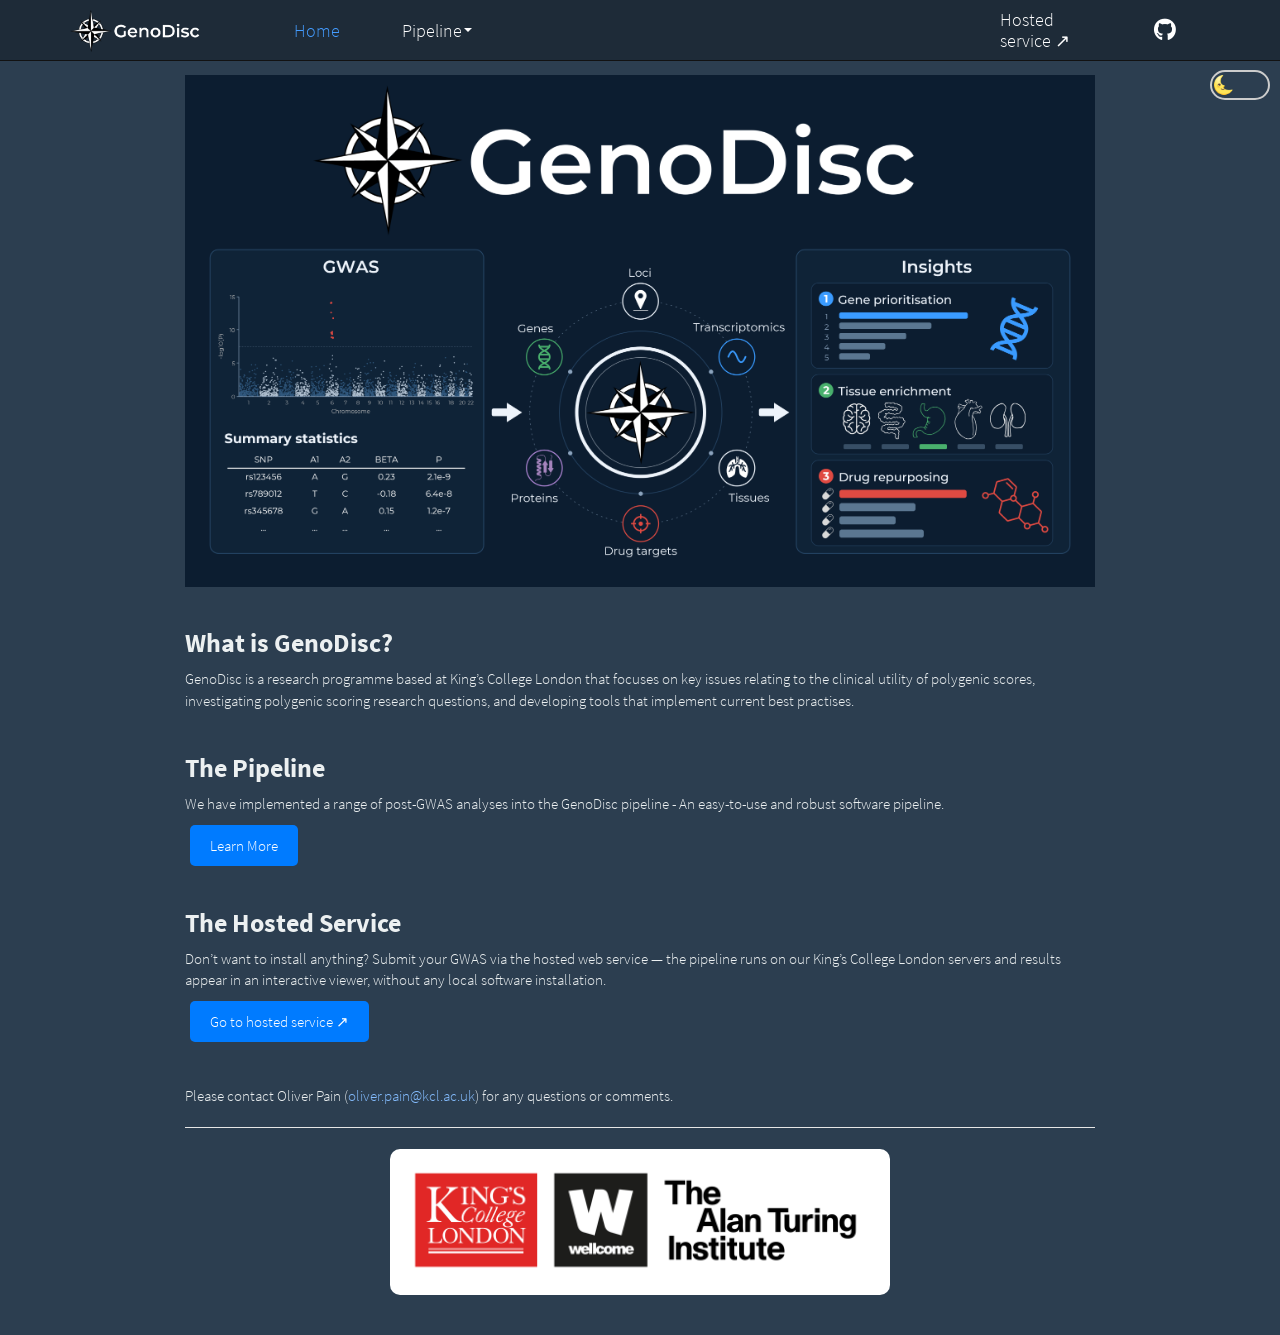
==== commit cfc9d4f9: "docs: fix wrong DOIs + bring pipeline docs up to date Software & dependencies table (pipeline_techni" ====
--- a/docs/index.html
+++ b/docs/index.html
@@ -13,7 +13,7 @@
 
 <title>GenoDisc - Homepage</title>
 
-<script src="site_libs/header-attrs-2.31/header-attrs.js"></script>
+<script src="site_libs/header-attrs-2.32/header-attrs.js"></script>
 <script src="site_libs/jquery-3.6.0/jquery-3.6.0.min.js"></script>
 <meta name="viewport" content="width=device-width, initial-scale=1" />
 <link href="site_libs/bootstrap-3.3.5/css/cosmo.min.css" rel="stylesheet" />
@@ -298,6 +298,9 @@
     <li>
       <a href="pipeline_technical.html">Technical Details</a>
     </li>
+    <li>
+      <a href="pipeline_guide.html#automated-draft-write-up">Draft write-up</a>
+    </li>
   </ul>
 </li>
       </ul>
@@ -344,7 +347,7 @@
 </div>
 <div id="the-pipeline" class="section level1">
 <h1>The Pipeline</h1>
-<p>We have implemented a range of post-GWAS analyses into our GenoPred
+<p>We have implemented a range of post-GWAS analyses into the GenoDisc
 pipeline - An easy-to-use and robust software pipeline.</p>
 <p><a href="pipeline_guide.html" class="button">Learn More</a></p>
 <p><br/></p>
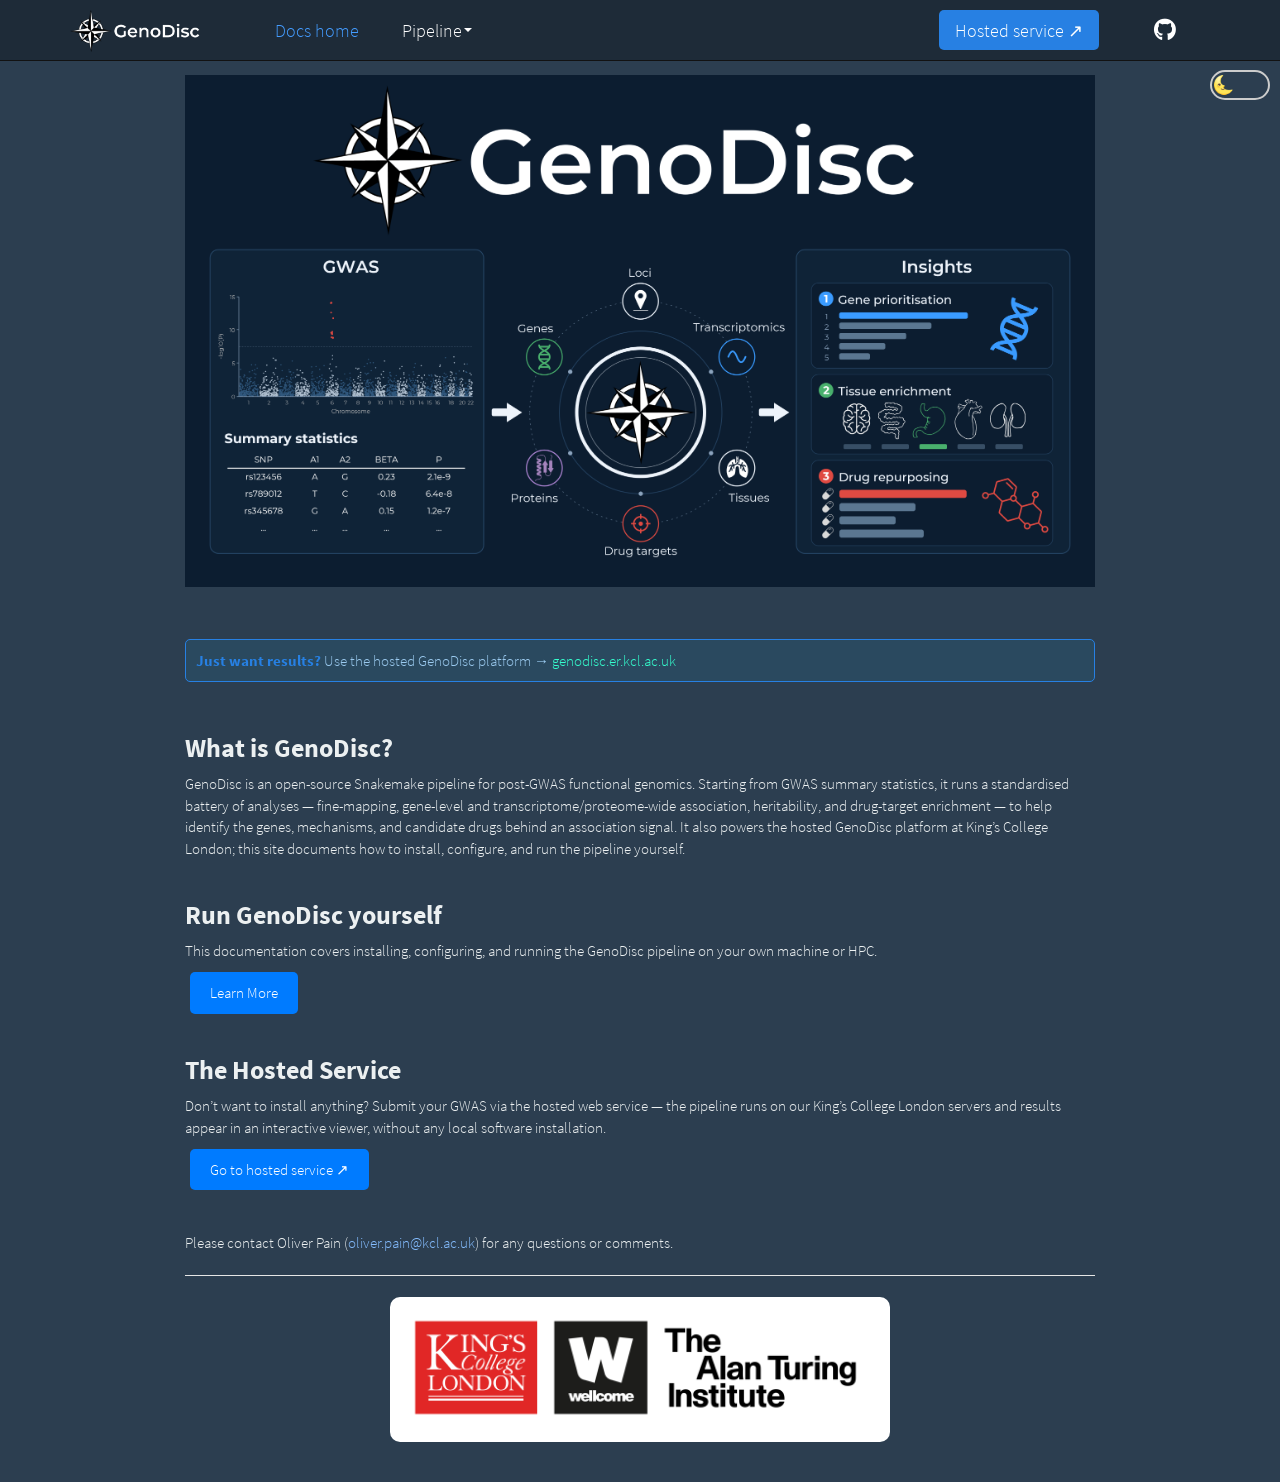
==== commit 13fa1eea: "docs: reframe GitHub Pages site as pipeline documentation + add SEO metadata The docs site surfaced " ====
--- a/docs/index.html
+++ b/docs/index.html
@@ -11,7 +11,7 @@
 
 
 
-<title>GenoDisc - Homepage</title>
+<title>GenoDisc Pipeline – Documentation</title>
 
 <script src="site_libs/header-attrs-2.32/header-attrs.js"></script>
 <script src="site_libs/jquery-3.6.0/jquery-3.6.0.min.js"></script>
@@ -34,6 +34,16 @@
 <script src="site_libs/highlightjs-9.12.0/highlight.js"></script>
 <link href="site_libs/font-awesome-6.5.2/css/all.min.css" rel="stylesheet" />
 <link href="site_libs/font-awesome-6.5.2/css/v4-shims.min.css" rel="stylesheet" />
+<meta name="description" content="Documentation for the open-source Snakemake pipeline behind GenoDisc, KCL's post-GWAS analysis platform.">
+<meta property="og:type" content="website">
+<meta property="og:site_name" content="GenoDisc Pipeline Documentation">
+<meta property="og:title" content="GenoDisc Pipeline Documentation">
+<meta property="og:description" content="Documentation for the open-source Snakemake pipeline behind GenoDisc, KCL's post-GWAS analysis platform.">
+<meta property="og:url" content="https://opain.github.io/GenoDisc/">
+<meta name="twitter:card" content="summary">
+<meta name="twitter:title" content="GenoDisc Pipeline Documentation">
+<meta name="twitter:description" content="Documentation for the open-source Snakemake pipeline behind GenoDisc, KCL's post-GWAS analysis platform.">
+
 <link rel="shortcut icon" href="Images/logo/favicon.ico">
 
 <link rel="stylesheet" href="styles/night-mode.css" id="nightModeStylesheet">
@@ -283,7 +293,7 @@
     <div id="navbar" class="navbar-collapse collapse">
       <ul class="nav navbar-nav">
         <li>
-  <a href="index.html">Home</a>
+  <a href="index.html">Docs home</a>
 </li>
 <li class="dropdown">
   <a href="#" class="dropdown-toggle" data-toggle="dropdown" role="button" data-bs-toggle="dropdown" aria-expanded="false">
@@ -323,7 +333,7 @@
 
 
 
-<h1 class="title toc-ignore">GenoDisc - Homepage</h1>
+<h1 class="title toc-ignore">GenoDisc Pipeline – Documentation</h1>
 
 </div>
 
@@ -337,18 +347,29 @@
 <p><img src="Images/logo/homepage.png" style="max-width: 1000px; width: 100%; height: auto; flex: 0 0 auto;"/></p>
 </div>
 <p><br/></p>
+<div class="note-box">
+<p>
+<strong>Just want results?</strong> Use the hosted GenoDisc platform →
+<a href="https://genodisc.er.kcl.ac.uk">genodisc.er.kcl.ac.uk</a>
+</p>
+</div>
+<p><br/></p>
 <div id="what-is-genodisc" class="section level1">
 <h1>What is GenoDisc?</h1>
-<p>GenoDisc is a research programme based at King’s College London that
-focuses on key issues relating to the clinical utility of polygenic
-scores, investigating polygenic scoring research questions, and
-developing tools that implement current best practises.</p>
+<p>GenoDisc is an open-source Snakemake pipeline for post-GWAS
+functional genomics. Starting from GWAS summary statistics, it runs a
+standardised battery of analyses — fine-mapping, gene-level and
+transcriptome/proteome-wide association, heritability, and drug-target
+enrichment — to help identify the genes, mechanisms, and candidate drugs
+behind an association signal. It also powers the hosted GenoDisc
+platform at King’s College London; this site documents how to install,
+configure, and run the pipeline yourself.</p>
 <p><br/></p>
 </div>
-<div id="the-pipeline" class="section level1">
-<h1>The Pipeline</h1>
-<p>We have implemented a range of post-GWAS analyses into the GenoDisc
-pipeline - An easy-to-use and robust software pipeline.</p>
+<div id="run-genodisc-yourself" class="section level1">
+<h1>Run GenoDisc yourself</h1>
+<p>This documentation covers installing, configuring, and running the
+GenoDisc pipeline on your own machine or HPC.</p>
 <p><a href="pipeline_guide.html" class="button">Learn More</a></p>
 <p><br/></p>
 </div>
--- a/docs/styles/styles.css
+++ b/docs/styles/styles.css
@@ -334,3 +334,21 @@
     width: 100%; /* Make the image responsive */
     display: block; /* Remove bottom space under the image */
 }
+
+/* Make the hosted-service nav link stand out as a call-to-action.
+   Targeted by href so it is independent of the link's text/position. */
+.navbar-default .navbar-nav > li > a[href*="genodisc.er.kcl.ac.uk"] {
+    background-color: #2780e3;
+    color: #ffffff;
+    border-radius: 5px;
+    width: auto;
+    height: 40px;
+    margin: 10px 6px;
+    padding: 0 16px;
+}
+
+.navbar-default .navbar-nav > li > a[href*="genodisc.er.kcl.ac.uk"]:hover,
+.navbar-default .navbar-nav > li > a[href*="genodisc.er.kcl.ac.uk"]:focus {
+    background-color: #1a5fb4;
+    color: #ffffff;
+}
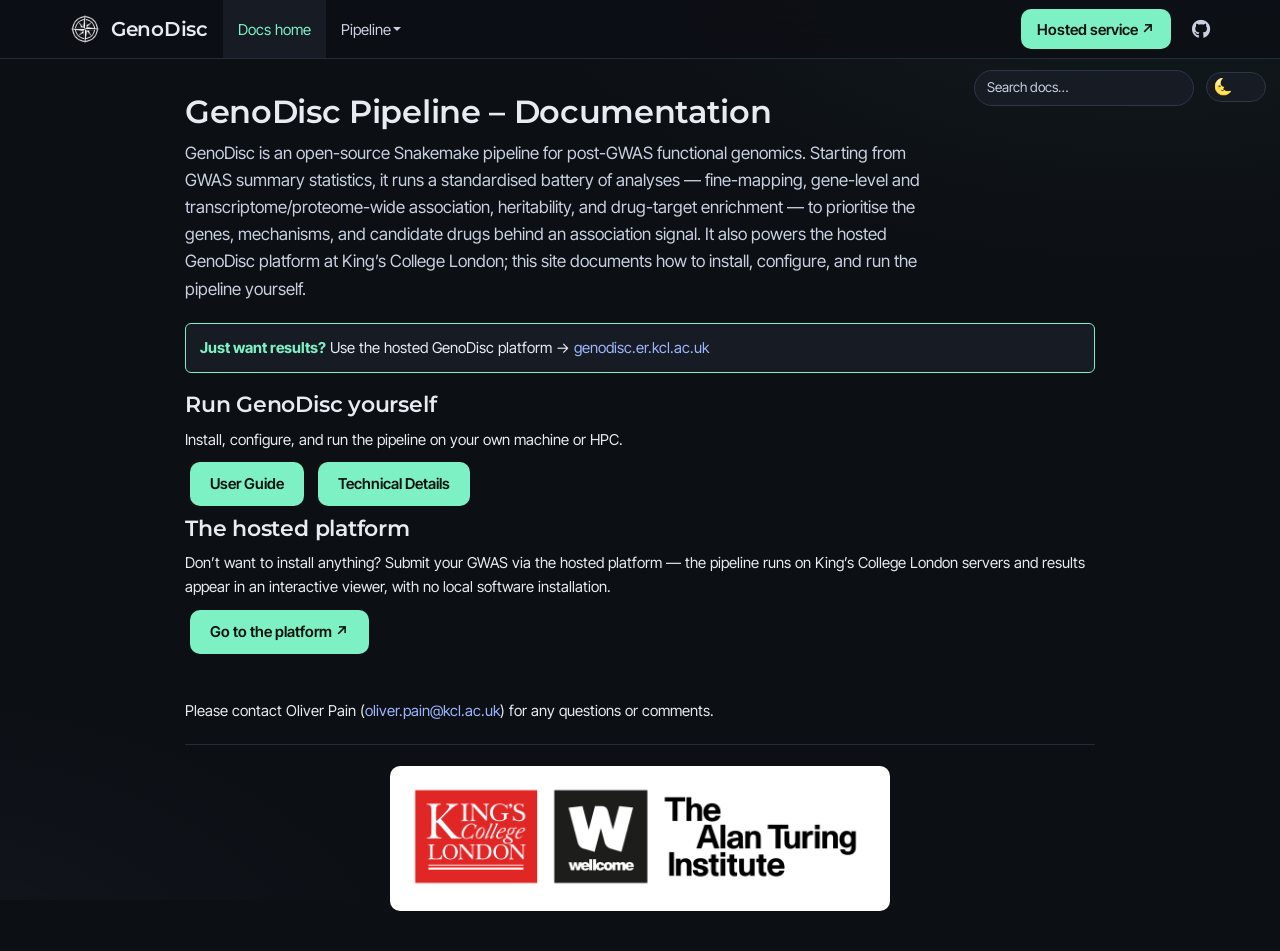
==== commit b2f26947: "docs: reskin the documentation site to match the web app Option A (reskin the existing rmarkdown + B" ====
--- a/docs/index.html
+++ b/docs/index.html
@@ -46,39 +46,54 @@
 
 <link rel="shortcut icon" href="Images/logo/favicon.ico">
 
-<link rel="stylesheet" href="styles/night-mode.css" id="nightModeStylesheet">
-
+<!-- Match the web app's typography (Montserrat / Inter Tight / JetBrains Mono). -->
+<link rel="preconnect" href="https://fonts.googleapis.com">
+<link rel="preconnect" href="https://fonts.gstatic.com" crossorigin>
+<link href="https://fonts.googleapis.com/css2?family=Montserrat:wght@500;600&family=Inter+Tight:wght@400;500;600;700&family=JetBrains+Mono:wght@400;500&display=swap" rel="stylesheet">
+
+<!-- Theme: dark is the default; light is opt-in via <html data-theme="light">.
+     Same mechanism and localStorage key ('genodisc_theme') as the web app, so the
+     light/dark behaviour matches. Applied before first paint to avoid a flash. -->
 <script>
-function toggleNightMode() {
-    var stylesheet = document.getElementById('nightModeStylesheet');
-    if (stylesheet.disabled) {
-        stylesheet.disabled = false;
-    } else {
-        stylesheet.disabled = true;
-    }
-}
-</script>
-
-<label class="switch">
-  <input type="checkbox" id="toggleNightMode" checked>
+  (function () {
+    try {
+      if (localStorage.getItem('genodisc_theme') === 'light') {
+        document.documentElement.setAttribute('data-theme', 'light');
+      }
+    } catch (e) { /* storage blocked - stay on default dark */ }
+  })();
+</script>
+
+<label class="switch" title="Toggle light / dark theme">
+  <input type="checkbox" id="themeToggle" checked>
   <span class="slider round"></span>
 </label>
 
 <script>
-document.getElementById('toggleNightMode').addEventListener('change', function() {
-    var stylesheet = document.getElementById('nightModeStylesheet');
-    if (this.checked) {
-        stylesheet.disabled = false;
-    } else {
-        stylesheet.disabled = true;
-    }
-});
-</script>
+  document.addEventListener('DOMContentLoaded', function () {
+    var KEY = 'genodisc_theme';
+    var box = document.getElementById('themeToggle');
+    if (!box) return;
+    // checked == dark (the default). Reflect the current theme on load.
+    box.checked = document.documentElement.getAttribute('data-theme') !== 'light';
+    box.addEventListener('change', function () {
+      if (box.checked) {
+        document.documentElement.removeAttribute('data-theme');   // dark
+        try { localStorage.setItem(KEY, 'dark'); } catch (e) {}
+      } else {
+        document.documentElement.setAttribute('data-theme', 'light');
+        try { localStorage.setItem(KEY, 'light'); } catch (e) {}
+      }
+    });
+  });
+</script>
+
+<!-- Lightweight client-side search over section headings across the docs pages. -->
+<script src="js/docs-search.js" defer></script>
 
 <!-- Cloudflare Web Analytics (cookieless, no personal data - no consent required).
      Same token as the hosted service (genodisc.er.kcl.ac.uk) so both surfaces
-     roll up into one dashboard. Replaces the previous Google Analytics setup
-     and its Osano cookie-consent banner. -->
+     roll up into one dashboard. -->
 <script type="module" src="https://static.cloudflareinsights.com/beacon.min.js" data-cf-beacon='{"token": "7709e512a3d5400a96a68c4893306f2c"}'></script>
 <!-- End Cloudflare Web Analytics -->
 
@@ -288,7 +303,7 @@
         <span class="icon-bar"></span>
         <span class="icon-bar"></span>
       </button>
-      <a class="navbar-brand" href="index.html"><img class="logo-img" src="Images/logo/Horizontal_white.png" style="height: 42px;" /></a>
+      <a class="navbar-brand" href="index.html"><img class="brand-mark" src="Images/logo/genodisc_mark.png" alt="GenoDisc" /><span class="brand-word">GenoDisc</span></a>
     </div>
     <div id="navbar" class="navbar-collapse collapse">
       <ul class="nav navbar-nav">
@@ -338,49 +353,38 @@
 </div>
 
 
-<style>
-h1.title {
-  display: none;
-}
-</style>
-<div style="text-align: center;">
-<p><img src="Images/logo/homepage.png" style="max-width: 1000px; width: 100%; height: auto; flex: 0 0 auto;"/></p>
-</div>
-<p><br/></p>
+<p class="docs-lead">
+GenoDisc is an open-source Snakemake pipeline for post-GWAS functional
+genomics. Starting from GWAS summary statistics, it runs a standardised
+battery of analyses — fine-mapping, gene-level and
+transcriptome/proteome-wide association, heritability, and drug-target
+enrichment — to prioritise the genes, mechanisms, and candidate drugs
+behind an association signal. It also powers the hosted GenoDisc
+platform at King’s College London; this site documents how to install,
+configure, and run the pipeline yourself.
+</p>
 <div class="note-box">
 <p>
 <strong>Just want results?</strong> Use the hosted GenoDisc platform →
 <a href="https://genodisc.er.kcl.ac.uk">genodisc.er.kcl.ac.uk</a>
 </p>
 </div>
-<p><br/></p>
-<div id="what-is-genodisc" class="section level1">
-<h1>What is GenoDisc?</h1>
-<p>GenoDisc is an open-source Snakemake pipeline for post-GWAS
-functional genomics. Starting from GWAS summary statistics, it runs a
-standardised battery of analyses — fine-mapping, gene-level and
-transcriptome/proteome-wide association, heritability, and drug-target
-enrichment — to help identify the genes, mechanisms, and candidate drugs
-behind an association signal. It also powers the hosted GenoDisc
-platform at King’s College London; this site documents how to install,
-configure, and run the pipeline yourself.</p>
-<p><br/></p>
-</div>
-<div id="run-genodisc-yourself" class="section level1">
-<h1>Run GenoDisc yourself</h1>
-<p>This documentation covers installing, configuring, and running the
-GenoDisc pipeline on your own machine or HPC.</p>
-<p><a href="pipeline_guide.html" class="button">Learn More</a></p>
-<p><br/></p>
-</div>
-<div id="the-hosted-service" class="section level1">
-<h1>The Hosted Service</h1>
-<p>Don’t want to install anything? Submit your GWAS via the hosted web
-service — the pipeline runs on our King’s College London servers and
-results appear in an interactive viewer, without any local software
+<div id="run-genodisc-yourself" class="section level2">
+<h2>Run GenoDisc yourself</h2>
+<p>Install, configure, and run the pipeline on your own machine or
+HPC.</p>
+<p><a href="pipeline_guide.html" class="button">User Guide</a>
+<a href="pipeline_technical.html" class="button">Technical
+Details</a></p>
+</div>
+<div id="the-hosted-platform" class="section level2">
+<h2>The hosted platform</h2>
+<p>Don’t want to install anything? Submit your GWAS via the hosted
+platform — the pipeline runs on King’s College London servers and
+results appear in an interactive viewer, with no local software
 installation.</p>
-<p><a href="https://genodisc.er.kcl.ac.uk/" class="button">Go to hosted
-service ↗</a></p>
+<p><a href="https://genodisc.er.kcl.ac.uk/" class="button">Go to the
+platform ↗</a></p>
 <p><br/></p>
 <p>Please contact Oliver Pain (<a href="mailto:oliver.pain@kcl.ac.uk"
 class="email">oliver.pain@kcl.ac.uk</a>) for any questions or
--- a/docs/styles/styles.css
+++ b/docs/styles/styles.css
@@ -1,354 +1,381 @@
+/* ===========================================================================
+   GenoDisc documentation theme.
+   Reskinned to match the GenoDisc web app (genodisc.er.kcl.ac.uk). Tokens are
+   copied verbatim from the app's _design_system.html. Dark is the default;
+   light is opt-in via <html data-theme="light">, set by header.html from
+   localStorage['genodisc_theme'] (same mechanism and key as the app).
+   These rules load after the Bootstrap 3 (cosmo) theme, so they win.
+   =========================================================================== */
+
+:root {
+  --bg:        #0c0f14;
+  --bg-2:      #11151c;
+  --panel:     #161b24;
+  --panel-2:   #1c2330;
+  --border:    #242b3a;
+  --border-2:  #2e3647;
+  --text:      #e8ecf2;
+  --text-dim:  #c9d1e1;
+  --text-mute: #c9d1e1;
+  --accent:    #7df0c4;   /* mint - signature */
+  --accent-2:  #f3c969;   /* amber */
+  --accent-3:  #9eb6ff;   /* periwinkle */
+  --danger:    #ff8985;
+
+  --r-sm: 6px;
+  --r:    10px;
+  --r-lg: 16px;
+
+  --shadow-sm: 0 1px 2px rgba(0,0,0,.4);
+  --shadow:    0 8px 24px rgba(0,0,0,.35);
+
+  --font-display: 'Montserrat', -apple-system, BlinkMacSystemFont, sans-serif;
+  --font-body:    'Inter Tight', -apple-system, BlinkMacSystemFont, sans-serif;
+  --font-mono:    'JetBrains Mono', ui-monospace, SFMono-Regular, monospace;
+
+  /* accent hover (theme-specific; overridden for light below) */
+  --accent-hover: #6ddfb4;
+}
+
+:root[data-theme="light"] {
+  --bg:        #f6f7f9;
+  --bg-2:      #eceef2;
+  --panel:     #ffffff;
+  --panel-2:   #f1f3f7;
+  --border:    #dce0e7;
+  --border-2:  #c4cad5;
+  --text:      #1b2029;
+  --text-dim:  #454c5a;
+  --text-mute: #626a78;
+  --accent:    #0f766e;   /* mint -> teal (AA on white) */
+  --accent-2:  #a16207;
+  --accent-3:  #4f46e5;   /* periwinkle -> indigo */
+  --danger:    #dc2626;
+  --shadow-sm: 0 1px 2px rgba(0,0,0,.06);
+  --shadow:    0 8px 24px rgba(0,0,0,.10);
+  --accent-hover: #0c655e;
+}
+
+/* --------------------------------- Base --------------------------------- */
+body {
+  font-family: var(--font-body);
+  background:
+    radial-gradient(1100px 600px at 90% -10%, rgba(125,240,196,.06), transparent 60%),
+    radial-gradient(900px 500px at -10% 110%, rgba(158,182,255,.05), transparent 60%),
+    var(--bg);
+  background-attachment: fixed;
+  color: var(--text);
+  font-size: 15px;
+  line-height: 1.6;
+  -webkit-font-smoothing: antialiased;
+}
+
+h1, h2, h3, h4, h5, h6 {
+  font-family: var(--font-display);
+  color: var(--text);
+  letter-spacing: -0.01em;
+}
+
+h1.title { font-size: 32px; font-weight: 600; }
+h1 { font-size: 26px; font-weight: 600; }
+h2 { font-size: 22px; font-weight: 600; }
+h3 { font-size: 18px; font-weight: 600; }
+h4 { font-size: 16px; font-weight: 500; }
+
+p, li { font-weight: 400; color: var(--text); }
+
+a { color: var(--accent-3); text-decoration: none; }
+a:hover, a:focus { color: var(--accent); text-decoration: underline; text-underline-offset: 2px; }
+
+hr { border-top: 1px solid var(--border); }
+
+/* ------------------------------- Navbar --------------------------------- */
+/* Map Bootstrap's .navbar-default onto the app's .nav. The navbar is pinned to
+   the dark palette in BOTH themes (like the app) so the mint logo stays visible. */
 .navbar-default {
-    background-color: #1e2b38;
-    border-color: #121212;
+  --text:#e8ecf2; --text-dim:#c9d1e1; --text-mute:#c9d1e1;
+  --panel:#161b24; --panel-2:#1c2330; --border:#242b3a; --border-2:#2e3647;
+  --accent:#7df0c4; --accent-2:#f3c969; --accent-3:#9eb6ff;
+  background: rgba(12,15,20,.85);
+  -webkit-backdrop-filter: blur(14px);
+  backdrop-filter: blur(14px);
+  border: 0;
+  border-bottom: 1px solid var(--border);
 }
 
 .navbar-brand {
-  padding: 10px 15px;
-  height: 60px;
-}
-
-.navbar-nav>li {
-  height: 60px;
   display: flex;
   align-items: center;
-  justify-content: center;
-}
-
-.navbar-nav>li>a {
-  height: 60px;
-  display: flex;
-  align-items: center;
-  font-size: 18px;
-}
-
-.navbar-default .navbar-nav>li>a {
-    color: #ffffff;
-    width: 120px;
-    justify-content: center;
-}
-
-.navbar-default .navbar-nav>.open>a,
-.navbar-default .navbar-nav>.open>a:hover,
-.navbar-default .navbar-nav>.open>a:focus, 
-.navbar-default .navbar-nav>.active>a,
-.navbar-default .navbar-nav>.active>a:hover,
-.navbar-default .navbar-nav>.active>a:focus, 
-.navbar-default .navbar-nav>li>a:hover,
-.navbar-default .navbar-nav>li>a:focus {
-  color: #449cff;
-  background-color: transparent;
-  transition: .2s;
-}
-
+  gap: 11px;
+  height: 58px;
+  padding: 10px 15px;
+}
+.navbar-brand img.brand-mark { width: 30px; height: 30px; display: block; }
+.navbar-brand .brand-word {
+  font-family: var(--font-display);
+  font-weight: 600;
+  font-size: 20px;
+  letter-spacing: -0.015em;
+  color: var(--text);
+}
+
+.navbar-nav > li { height: 58px; display: flex; align-items: center; }
+.navbar-nav > li > a {
+  height: 58px; display: flex; align-items: center; justify-content: center;
+  font-size: 15px;
+}
+.navbar-default .navbar-nav > li > a {
+  color: var(--text-dim);
+  background: transparent;
+  transition: .15s;
+}
+.navbar-default .navbar-nav > li > a:hover,
+.navbar-default .navbar-nav > li > a:focus {
+  color: var(--text);
+  background: var(--panel);
+}
+.navbar-default .navbar-nav > .open > a,
+.navbar-default .navbar-nav > .open > a:hover,
+.navbar-default .navbar-nav > .open > a:focus,
+.navbar-default .navbar-nav > .active > a,
+.navbar-default .navbar-nav > .active > a:hover,
+.navbar-default .navbar-nav > .active > a:focus {
+  color: var(--accent);
+  background: var(--panel);
+}
+
+/* Dropdown (the "Pipeline" menu) */
 .dropdown-menu {
-  background-color: #f9f9f9; /* Light background for the dropdown */
-  border-radius: 4px; /* Rounded corners */
-}
-
-.navbar .dropdown-menu {
-  position: absolute;
-  left: 50%; /* Move to 50% of its parent width */
-  width: 250px;
-  transform: translateX(-50%); /* Shift it back by 50% of its own width */
-  top: 100%; /* Position it just below the toggle element */
-}
-
-/* Center and wrap text within dropdown menu items */
-.navbar .dropdown-menu .dropdown-item {
-  text-align: center; /* Center the text */
-  white-space: normal; /* Ensure text wraps */
-}
-
-/* Dropdown Links */
-.dropdown-menu>li>a {
-  color: #fff; /* Dark text for contrast */
-  text-align: center; /* Centers text horizontally */
-  display: block;
-  width: 250px;
-  padding: 10px 20px; /* Adjust padding as needed */
-  white-space: normal; /* Allows text to wrap */
-  overflow: hidden; /* Prevents text from overflowing the container */
-  text-overflow: ellipsis; /* Adds an ellipsis to text that's too long */
-}
-
-/* Hover State for Dropdown Links */
-.dropdown-menu>li>a:hover, .dropdown-menu>li>a:focus {
-  color: #2780e3; /* Light text on hover/focus */
-  background-color: transparent; /* Highlight color */
-  text-decoration: none; /* No underline */
-  transition: .2s;
-}
-
-.navbar-toggle {
-    margin-top: 0px;
-    margin-bottom: 0px;
-    height: 60px;
-}
-
-.navbar-default .navbar-nav .open .dropdown-menu {
-  position: absolute;
-  left: 50%; /* Start at the middle of the parent */
-  transform: translateX(-50%); /* Adjust back by half of its own width */
-  background-color: #233240;
-  top: 100%; /* Adjust if needed, depending on your layout */
-}
-
-.navbar-default .navbar-nav .open .dropdown-menu>li>a:hover, 
-.navbar-nav .open .dropdown-menu>li>a:focus {
-    color: #2780e3;
-    background-color: transparent;
-    transition: .2s;
-}
-
-.navbar-default .navbar-nav .open .dropdown-menu>li>a {
-    padding: 5px 15px 5px 15px;
-}
-
-/* Basic switch styling */
+  background: var(--panel);
+  border: 1px solid var(--border);
+  border-radius: var(--r-sm);
+  box-shadow: var(--shadow);
+}
+.navbar .dropdown-menu { position: absolute; left: 50%; width: 250px; transform: translateX(-50%); top: 100%; }
+.navbar .dropdown-menu .dropdown-item { text-align: center; white-space: normal; }
+.dropdown-menu > li > a {
+  color: var(--text-dim);
+  text-align: center; display: block; width: 250px;
+  padding: 10px 20px; white-space: normal;
+}
+.dropdown-menu > li > a:hover,
+.dropdown-menu > li > a:focus {
+  color: var(--accent);
+  background: var(--panel-2);
+  text-decoration: none;
+}
+
+.navbar-toggle { margin-top: 12px; margin-bottom: 0; height: 34px; border-color: var(--border); }
+.navbar-default .navbar-toggle .icon-bar { background: var(--text-dim); }
+.navbar-default .navbar-toggle:hover, .navbar-default .navbar-toggle:focus { background: var(--panel); }
+
+/* Right-hand "Hosted service" link: a call-to-action button, targeted by href. */
+.navbar-default .navbar-nav > li > a[href*="genodisc.er.kcl.ac.uk"] {
+  background: var(--accent);
+  color: #07120e;
+  font-weight: 600;
+  border-radius: var(--r);
+  height: 40px;
+  margin: 9px 6px;
+  padding: 0 16px;
+}
+.navbar-default .navbar-nav > li > a[href*="genodisc.er.kcl.ac.uk"]:hover,
+.navbar-default .navbar-nav > li > a[href*="genodisc.er.kcl.ac.uk"]:focus {
+  background: #6ddfb4;
+  color: #07120e;
+}
+
+/* ------------------------- Floating TOC (tocify) ------------------------ */
+.tocify {
+  background: var(--panel);
+  border: 1px solid var(--border);
+  border-radius: var(--r);
+}
+.tocify .tocify-header { margin: 0; }
+.tocify .list-group-item {
+  background: transparent !important;
+  border: 0;
+  color: var(--text-dim);
+}
+.tocify .list-group-item:hover { color: var(--text); background: var(--panel-2) !important; }
+.tocify .list-group-item.active,
+.tocify .list-group-item.active:hover,
+.tocify .list-group-item.active:focus {
+  background: var(--accent) !important;
+  color: #07120e !important;
+  border-color: var(--accent) !important;
+}
+#TOC { color: var(--text-dim); }
+
+/* -------------------------------- Buttons ------------------------------- */
+.button, .inline_button {
+  display: inline-block;
+  background: var(--accent);
+  color: #07120e;
+  font-weight: 600;
+  padding: 10px 20px;
+  text-align: center;
+  text-decoration: none;
+  border-radius: var(--r);
+  margin: 0 5px;
+  transition: .15s;
+}
+.button:hover, .button:focus,
+.inline_button:hover, .inline_button:focus {
+  background: var(--accent-hover);
+  color: #07120e;
+  text-decoration: none;
+}
+.btn-primary {
+  background: var(--accent); border-color: var(--accent); color: #07120e; font-weight: 600;
+}
+.btn-primary:hover, .btn-primary:focus { background: var(--accent-hover); border-color: var(--accent-hover); color: #07120e; }
+
+.flex-container { display: flex; justify-content: space-around; align-items: center; }
+
+/* ----------------------------- Code blocks ------------------------------ */
+pre, code { border-radius: var(--r-sm); font-family: var(--font-mono); }
+pre {
+  padding: 12px 14px;
+  overflow-x: auto;
+  background: var(--panel-2);
+  border: 1px solid var(--border);
+  color: var(--text);
+}
+pre code { background: transparent; border: 0; color: inherit; }
+p code, li code {
+  padding: 2px 5px;
+  background: var(--panel-2);
+  border: 1px solid var(--border);
+  color: var(--accent);
+  font-size: 90%;
+}
+/* Keep pandoc "default" syntax tokens readable on the dark surface */
+pre .co { color: var(--text-mute); font-style: italic; }
+pre .st, pre .vs { color: #9fe7c5; }
+pre .dv, pre .bn, pre .fl { color: var(--accent-2); }
+pre .kw, pre .cf { color: var(--accent-3); }
+pre .fu, pre .at { color: var(--text); }
+
+/* -------------------------------- Tables -------------------------------- */
+.table, table { color: var(--text); }
+.table > thead > tr > th, table th {
+  border-bottom: 2px solid var(--border-2);
+  color: var(--text);
+}
+.table > tbody > tr > td, .table > tbody > tr > th, table td, table th {
+  border-top: 1px solid var(--border);
+}
+.table-striped > tbody > tr:nth-of-type(odd) { background: var(--panel); }
+.table-hover > tbody > tr:hover { background: var(--panel-2); }
+
+/* ------------------------------- Note box ------------------------------- */
+.note-box {
+  border: 1px solid var(--accent);
+  padding: 12px 14px;
+  margin: 20px 0;
+  background: var(--panel);
+  border-radius: var(--r-sm);
+}
+.note-box p { margin-bottom: 0; color: var(--text); }
+.note-box strong, .note-box b { color: var(--accent); }
+.note-box a { color: var(--accent-3); }
+.note-box a:hover { color: var(--accent); }
+
+/* ---------------------- Light/dark toggle (header.html) ----------------- */
+/* Reuses the slider widget markup; JS now flips <html data-theme> + localStorage. */
 .switch {
-  position: absolute;
-  top: 70px;
-  right: 10px;
+  position: fixed;
+  top: 72px; right: 14px;
   z-index: 1000;
   display: inline-block;
-  width: 60px; /* Adjusted for clear visibility of emojis */
-  height: 30px;
-}
-
-/* Hide the default checkbox */
-.switch input { 
-  opacity: 0;
-  width: 0;
-  height: 0;
-}
-
-/* Slider styling */
+  width: 60px; height: 30px;
+}
+.switch input { opacity: 0; width: 0; height: 0; }
 .slider {
+  position: absolute; cursor: pointer; inset: 0;
+  background: var(--panel);
+  border: 1px solid var(--border-2);
+  transition: .2s; border-radius: 34px;
+}
+.slider::before, .slider::after {
+  position: absolute; top: 50%; transform: translateY(-50%); font-size: 16px;
+}
+.slider::before { content: '🌜'; left: 6px; opacity: 0; }
+.slider::after  { content: '🌞'; right: 6px; opacity: 1; }
+.slider span {
+  position: absolute; height: 24px; width: 24px; left: 3px; top: 2px;
+  background: var(--accent); transition: .2s; border-radius: 50%;
+}
+input:checked + .slider::before { opacity: 1; }
+input:checked + .slider::after  { opacity: 0; }
+input:checked + .slider span { transform: translateX(29px); }
+
+/* ------------------------------- Search --------------------------------- */
+/* Injected by js/docs-search.js; indexes section headings across the pages. */
+.docs-search {
+  position: fixed;
+  top: 70px; right: 86px;
+  z-index: 1000;
+  width: 220px;
+}
+.docs-search input {
+  width: 100%;
+  padding: 6px 12px;
+  font-family: var(--font-body);
+  font-size: 13.5px;
+  color: var(--text);
+  background: var(--panel);
+  border: 1px solid var(--border-2);
+  border-radius: 999px;
+  outline: none;
+}
+.docs-search input:focus { border-color: var(--accent); }
+.docs-search input::placeholder { color: var(--text-mute); }
+.docs-search-results {
   position: absolute;
-  cursor: pointer;
-  top: 0;
-  left: 0;
-  right: 0;
-  bottom: 0;
-  background-color: transparent; /* No background color */
-  border: 2px solid #ccc; /* Grey edge */    
-  transition: .2s;
-  border-radius: 34px;
-}
-
-.slider::before, .slider::after {
-  position: absolute;
-  top: 50%;
-  transform: translateY(-50%);
-  font-size: 18px; /* Adjust size as needed */
-}
-
-/* Moon emoji */
-.slider::before {
-  content: '🌜';
-  left: 0px; /* Adjust as needed */
-  height: 26px;
-  opacity: 0; /* Hide initially */
-}
-
-/* Sun emoji */
-.slider::after {
-  content: '🌞';
-  right: 0px; /* Adjust as needed */
-  height: 26px;
-  opacity: 1; /* Show initially */
-}
-
-/* Toggle circle styling */
-.slider span {
-  position: absolute;
-  content: "";
-  height: 26px;
-  width: 26px;
-  left: 4px;
-  bottom: 4px;
-  background-color: #ccc; /* No background color */
-  transition: .2s;
-  border-radius: 50%;
-}
-
-/* Adjust emoji visibility on toggle */
-input:checked + .slider::before {
-  opacity: 1; /* Show moon emoji */
-}
-
-input:checked + .slider::after {
-  opacity: 0; /* Hide sun emoji */
-}
-
-input:checked + .slider span {
-  transform: translateX(26px); /* Move toggle circle */
-}
-
-h1.title {
-  font-size: 32px;
-  font-weight: 700;
-}
-
-h1 {
-  font-size: 26px;
-  font-weight: 700;
-}
-
-h2 {
-  font-size: 22px;
-  font-weight: 500;
-}
-
-h3 {
-  font-size: 18px;
-  font-weight: 500;
-}
-
-h4 {
-  font-size: 16px;
-  font-weight: 500;
-}
-
-p {
-  font-weight: 400;
-}
-
-li {
-  font-weight: 400;
-}
-
-/* Styling for code blocks */
-pre, code {
-    border-radius: 5px; /* Optional: rounded corners for aesthetic */
-}
-
-pre {
-    padding: 10px;
-    overflow-x: auto; /* Makes code blocks scrollable horizontally if needed */
-}
-
-/* Styling for inline code */
-p code {
-    padding: 2px 4px;
-    border-radius: 5px;
-    border: 1px solid #cccccc;
-}
-
-.tocify .list-group-item {
-  background-color: transparent !important;
-}
-
-.list-group-item.active, .list-group-item.active:hover, .list-group-item.active:focus {
-  background-color: #2780e3 !important;
-}
-
-.note-box {
-  border: 1px solid #2780e3;
+  top: 38px; right: 0;
+  width: 320px; max-width: 80vw;
+  max-height: 60vh; overflow-y: auto;
+  background: var(--panel);
+  border: 1px solid var(--border);
+  border-radius: var(--r-sm);
+  box-shadow: var(--shadow);
+  display: none;
+}
+.docs-search-results.open { display: block; }
+.docs-search-results a {
+  display: block;
+  padding: 9px 14px;
+  color: var(--text);
+  border-bottom: 1px solid var(--border);
+  text-decoration: none;
+}
+.docs-search-results a:last-child { border-bottom: 0; }
+.docs-search-results a:hover, .docs-search-results a.active { background: var(--panel-2); color: var(--accent); }
+.docs-search-results .ds-page {
+  display: block; font-family: var(--font-mono); font-size: 10.5px;
+  text-transform: uppercase; letter-spacing: .04em; color: var(--text-mute);
+}
+.docs-search-results .ds-empty { padding: 12px 14px; color: var(--text-mute); font-size: 13px; }
+
+@media (max-width: 991px) {
+  .docs-search { display: none; }  /* collapse search on mobile; nav search is desktop-first */
+}
+
+/* ------------------------- Misc / layout helpers ------------------------ */
+.shallow-break { height: 5px; }
+.caption { font-weight: 400; font-style: italic; margin-bottom: 0; color: var(--text-mute); }
+.logo-img { margin-top: 0; }
+
+.centered-container { display: flex; justify-content: center; align-items: center; flex-wrap: wrap; }
+.rounded-image-container {
+  background: #ffffff;
+  border-radius: var(--r);
+  display: flex; justify-content: center; align-items: center;
   padding: 10px;
-  margin: 20px 0;
-  background-color: #f0f9ff;
-  border-radius: 5px;
-}
-
-.note-box p {
-  margin-bottom: 0px; /* Adjusts the bottom margin of paragraphs */
-}
-
-.note-box strong, .note-box b {
-  color: #2780e3; /* Gold color for bold text */
-}
-
-.flex-container {
-    display: flex;
-    justify-content: space-around; /* Adjusts the spacing between the buttons */
-    align-items: center; /* Aligns the buttons vertically in the center, if they have different heights */
-}
-
-.button {
-    display: inline-block;
-    background-color: #007bff; /* Button background color */
-    color: white; /* Button text color */
-    padding: 10px 20px; /* Padding inside the button */
-    text-align: center;
-    text-decoration: none; /* Removes underline from the link */
-    border-radius: 5px; /* Rounded corners for the button */
-    margin: 0 5px; /* Optional: Adds space between the buttons */
-}
-
-.inline_button {
-    display: inline-block;
-    background-color: #007bff; /* Button background color */
-    color: white; /* Button text color */
-    padding: 10px 20px; /* Padding inside the button */
-    text-align: center;
-    text-decoration: none; /* Removes underline from the link */
-    border-radius: 5px; /* Rounded corners for the button */
-    margin: 0 5px; /* Optional: Adds space between the buttons */
-}
-
-.inline_button {
-    display: inline-block;
-    background-color: #007bff;
-    color: white;
-    padding: 1px 10px;
-    margin: 1px;
-    text-align: center;
-    text-decoration: none;
-    border-radius: 5px;
-}
-
-.shallow-break {
-    height: 5px; /* Adjust this value to control the spacing */
-}
-
-.caption {
-    font-weight: 400;
-    font-style: italic;
-    margin-bottom: 0px;
-    color: black;
-}
-
-.logo-img {
-  margin-top: 0px;
-}
-
-.centered-container {
-    display: flex;
-    justify-content: center; /* Center horizontally */
-    align-items: center; /* Center vertically */
-    flex-wrap: wrap; 
-}
-
-.rounded-image-container {
-    background-color: white;
-    border-radius: 10px;
-    display: flex;
-    justify-content: center;
-    align-items: center;
-    padding: 10px; /* Adjust padding as needed */
-}
-
-.rounded-image-container img {
-    width: 100%; /* Make the image responsive */
-    display: block; /* Remove bottom space under the image */
-}
-
-/* Make the hosted-service nav link stand out as a call-to-action.
-   Targeted by href so it is independent of the link's text/position. */
-.navbar-default .navbar-nav > li > a[href*="genodisc.er.kcl.ac.uk"] {
-    background-color: #2780e3;
-    color: #ffffff;
-    border-radius: 5px;
-    width: auto;
-    height: 40px;
-    margin: 10px 6px;
-    padding: 0 16px;
-}
-
-.navbar-default .navbar-nav > li > a[href*="genodisc.er.kcl.ac.uk"]:hover,
-.navbar-default .navbar-nav > li > a[href*="genodisc.er.kcl.ac.uk"]:focus {
-    background-color: #1a5fb4;
-    color: #ffffff;
-}
+}
+.rounded-image-container img { width: 100%; display: block; }
+
+/* Landing "lead" paragraph */
+.docs-lead { font-size: 17px; color: var(--text-dim); max-width: 760px; }
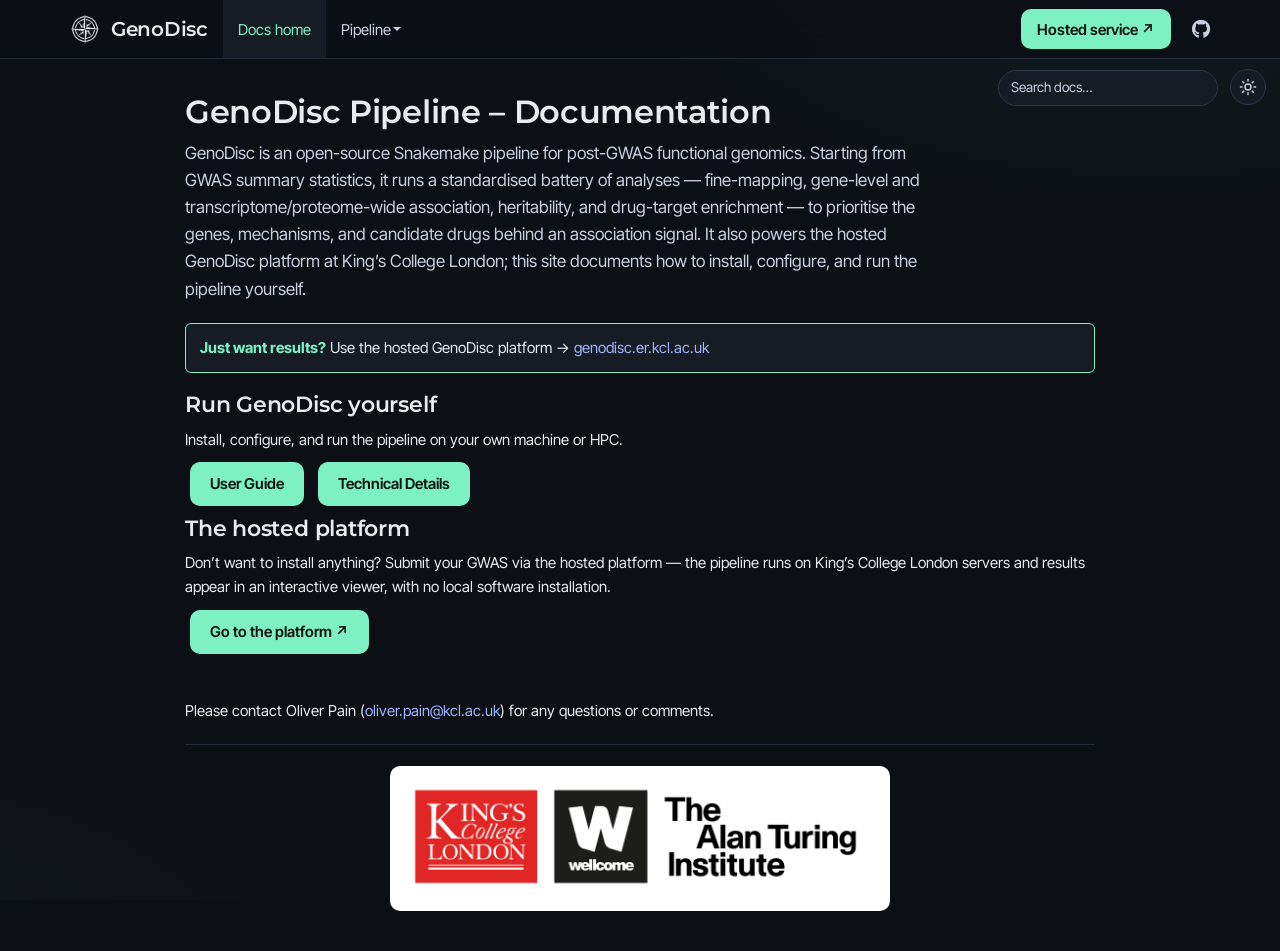
==== commit 600fe59a: "docs: theme polish for app consistency (buttons + toggle) Follow-up to the reskin, from a side-by-si" ====
--- a/docs/index.html
+++ b/docs/index.html
@@ -64,21 +64,25 @@
   })();
 </script>
 
-<label class="switch" title="Toggle light / dark theme">
-  <input type="checkbox" id="themeToggle" checked>
-  <span class="slider round"></span>
-</label>
-
 <script>
+  // Icon theme toggle (sun in dark mode -> switch to light, moon in light mode),
+  // matching the web app. Created in JS and appended to <body> so it renders
+  // reliably regardless of this include living in <head>.
   document.addEventListener('DOMContentLoaded', function () {
     var KEY = 'genodisc_theme';
-    var box = document.getElementById('themeToggle');
-    if (!box) return;
-    // checked == dark (the default). Reflect the current theme on load.
-    box.checked = document.documentElement.getAttribute('data-theme') !== 'light';
-    box.addEventListener('change', function () {
-      if (box.checked) {
-        document.documentElement.removeAttribute('data-theme');   // dark
+    var btn = document.createElement('button');
+    btn.type = 'button';
+    btn.className = 'theme-toggle';
+    btn.title = 'Toggle light / dark theme';
+    btn.setAttribute('aria-label', 'Toggle light or dark theme');
+    btn.innerHTML =
+      '<svg class="ic-sun" width="18" height="18" viewBox="0 0 24 24" fill="none" stroke="currentColor" stroke-width="2" stroke-linecap="round" stroke-linejoin="round"><circle cx="12" cy="12" r="4"/><path d="M12 2v2M12 20v2M4.9 4.9l1.4 1.4M17.7 17.7l1.4 1.4M2 12h2M20 12h2M4.9 19.1l1.4-1.4M17.7 6.3l1.4-1.4"/></svg>' +
+      '<svg class="ic-moon" width="18" height="18" viewBox="0 0 24 24" fill="none" stroke="currentColor" stroke-width="2" stroke-linecap="round" stroke-linejoin="round"><path d="M21 12.8A9 9 0 1 1 11.2 3a7 7 0 0 0 9.8 9.8z"/></svg>';
+    document.body.appendChild(btn);
+    btn.addEventListener('click', function () {
+      var light = document.documentElement.getAttribute('data-theme') === 'light';
+      if (light) {
+        document.documentElement.removeAttribute('data-theme');
         try { localStorage.setItem(KEY, 'dark'); } catch (e) {}
       } else {
         document.documentElement.setAttribute('data-theme', 'light');
--- a/docs/styles/styles.css
+++ b/docs/styles/styles.css
@@ -231,6 +231,16 @@
 }
 .btn-primary:hover, .btn-primary:focus { background: var(--accent-hover); border-color: var(--accent-hover); color: #07120e; }
 
+/* Light theme: the deep-teal accent needs white text (matches the app). The nav
+   CTA is excluded - the nav is pinned to the dark palette, so it keeps dark text. */
+:root[data-theme="light"] .button,
+:root[data-theme="light"] .inline_button,
+:root[data-theme="light"] .btn-primary { color: #ffffff; }
+:root[data-theme="light"] .button:hover,
+:root[data-theme="light"] .inline_button:hover,
+:root[data-theme="light"] .btn-primary:hover,
+:root[data-theme="light"] .btn-primary:focus { color: #ffffff; }
+
 .flex-container { display: flex; justify-content: space-around; align-items: center; }
 
 /* ----------------------------- Code blocks ------------------------------ */
@@ -283,39 +293,33 @@
 .note-box a:hover { color: var(--accent); }
 
 /* ---------------------- Light/dark toggle (header.html) ----------------- */
-/* Reuses the slider widget markup; JS now flips <html data-theme> + localStorage. */
-.switch {
+/* Icon toggle matching the app: a minimal ghost button showing the TARGET theme
+   (sun in dark mode -> switch to light; moon in light mode). JS flips
+   <html data-theme> + localStorage['genodisc_theme']. */
+.theme-toggle {
   position: fixed;
-  top: 72px; right: 14px;
+  top: 69px; right: 14px;
   z-index: 1000;
-  display: inline-block;
-  width: 60px; height: 30px;
-}
-.switch input { opacity: 0; width: 0; height: 0; }
-.slider {
-  position: absolute; cursor: pointer; inset: 0;
-  background: var(--panel);
+  width: 36px; height: 36px;
+  display: inline-flex; align-items: center; justify-content: center;
+  background: var(--panel);
+  color: var(--text-dim);
   border: 1px solid var(--border-2);
-  transition: .2s; border-radius: 34px;
-}
-.slider::before, .slider::after {
-  position: absolute; top: 50%; transform: translateY(-50%); font-size: 16px;
-}
-.slider::before { content: '🌜'; left: 6px; opacity: 0; }
-.slider::after  { content: '🌞'; right: 6px; opacity: 1; }
-.slider span {
-  position: absolute; height: 24px; width: 24px; left: 3px; top: 2px;
-  background: var(--accent); transition: .2s; border-radius: 50%;
-}
-input:checked + .slider::before { opacity: 1; }
-input:checked + .slider::after  { opacity: 0; }
-input:checked + .slider span { transform: translateX(29px); }
+  border-radius: 50%;
+  cursor: pointer;
+  transition: .15s;
+}
+.theme-toggle:hover { color: var(--text); border-color: var(--text-mute); }
+.theme-toggle svg { display: block; }
+.theme-toggle .ic-moon { display: none; }
+:root[data-theme="light"] .theme-toggle .ic-sun  { display: none; }
+:root[data-theme="light"] .theme-toggle .ic-moon { display: block; }
 
 /* ------------------------------- Search --------------------------------- */
 /* Injected by js/docs-search.js; indexes section headings across the pages. */
 .docs-search {
   position: fixed;
-  top: 70px; right: 86px;
+  top: 70px; right: 62px;
   z-index: 1000;
   width: 220px;
 }
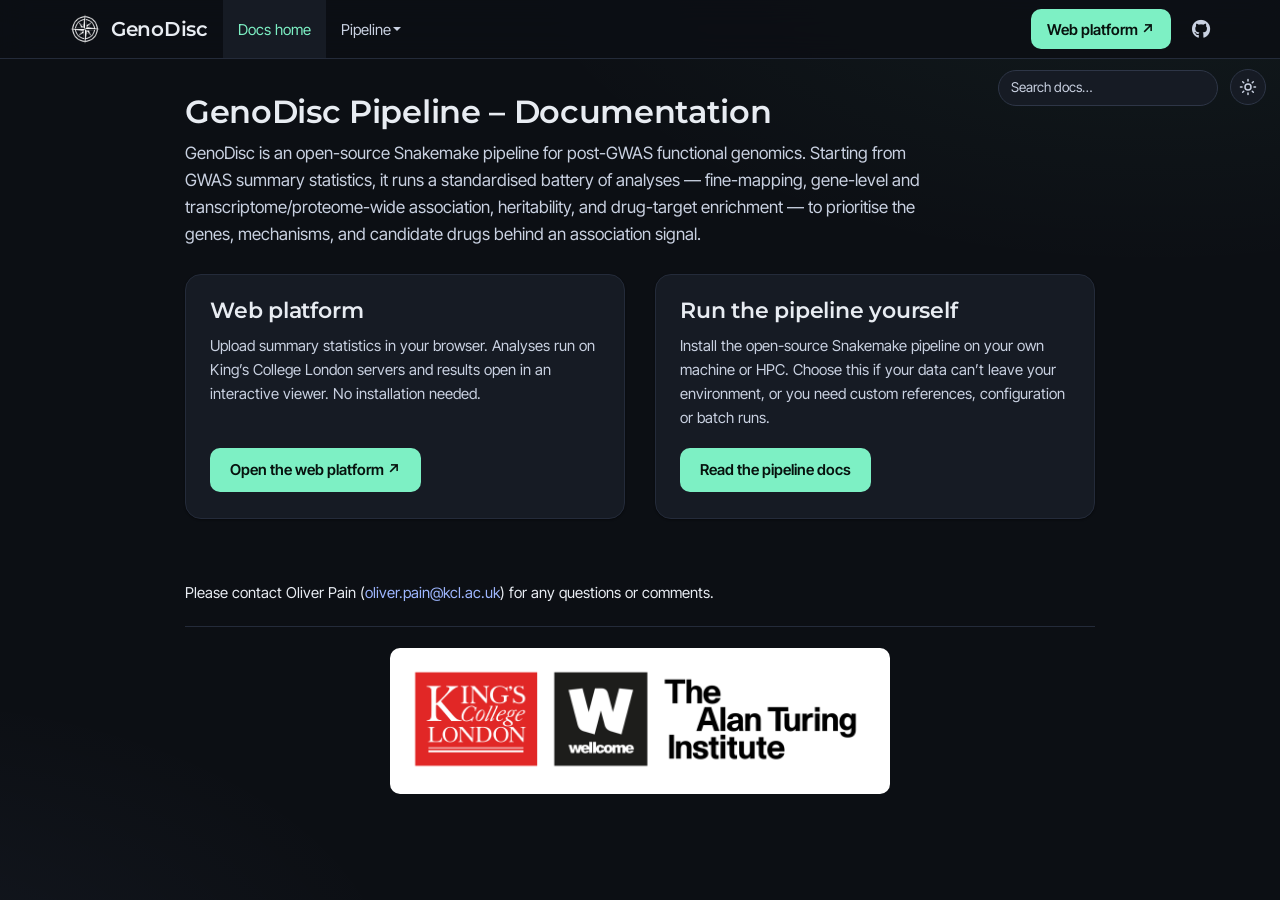
==== commit 691c439d: "docs: simplify landing into two routing cards The landing page had three competing links. Replace th" ====
--- a/docs/index.html
+++ b/docs/index.html
@@ -335,7 +335,7 @@
       </ul>
       <ul class="nav navbar-nav navbar-right">
         <li>
-  <a href="https://genodisc.er.kcl.ac.uk/">Hosted service ↗</a>
+  <a href="https://genodisc.er.kcl.ac.uk/">Web platform ↗</a>
 </li>
 <li>
   <a href="https://github.com/opain/GenoDisc">
@@ -363,37 +363,42 @@
 battery of analyses — fine-mapping, gene-level and
 transcriptome/proteome-wide association, heritability, and drug-target
 enrichment — to prioritise the genes, mechanisms, and candidate drugs
-behind an association signal. It also powers the hosted GenoDisc
-platform at King’s College London; this site documents how to install,
-configure, and run the pipeline yourself.
+behind an association signal.
 </p>
-<div class="note-box">
+<div class="row card-row">
+<div class="col-sm-6">
+<div class="card">
+<h2>
+Web platform
+</h2>
 <p>
-<strong>Just want results?</strong> Use the hosted GenoDisc platform →
-<a href="https://genodisc.er.kcl.ac.uk">genodisc.er.kcl.ac.uk</a>
+Upload summary statistics in your browser. Analyses run on King’s
+College London servers and results open in an interactive viewer. No
+installation needed.
 </p>
-</div>
-<div id="run-genodisc-yourself" class="section level2">
-<h2>Run GenoDisc yourself</h2>
-<p>Install, configure, and run the pipeline on your own machine or
-HPC.</p>
-<p><a href="pipeline_guide.html" class="button">User Guide</a>
-<a href="pipeline_technical.html" class="button">Technical
-Details</a></p>
-</div>
-<div id="the-hosted-platform" class="section level2">
-<h2>The hosted platform</h2>
-<p>Don’t want to install anything? Submit your GWAS via the hosted
-platform — the pipeline runs on King’s College London servers and
-results appear in an interactive viewer, with no local software
-installation.</p>
-<p><a href="https://genodisc.er.kcl.ac.uk/" class="button">Go to the
+<p><a href="https://genodisc.er.kcl.ac.uk" class="button">Open the web
 platform ↗</a></p>
+</div>
+</div>
+<div class="col-sm-6">
+<div class="card">
+<h2>
+Run the pipeline yourself
+</h2>
+<p>
+Install the open-source Snakemake pipeline on your own machine or HPC.
+Choose this if your data can’t leave your environment, or you need
+custom references, configuration or batch runs.
+</p>
+<p><a href="pipeline_guide.html" class="button">Read the pipeline
+docs</a></p>
+</div>
+</div>
+</div>
 <p><br/></p>
 <p>Please contact Oliver Pain (<a href="mailto:oliver.pain@kcl.ac.uk"
 class="email">oliver.pain@kcl.ac.uk</a>) for any questions or
 comments.</p>
-</div>
 
 <!-- footer.html -->
 <hr/>
--- a/docs/styles/styles.css
+++ b/docs/styles/styles.css
@@ -243,6 +243,28 @@
 
 .flex-container { display: flex; justify-content: space-around; align-items: center; }
 
+/* ------------------------------- Cards ---------------------------------- */
+/* Two equal-height routing cards on the landing page (Bootstrap grid + tokens).
+   Stacks on mobile via .col-sm-6. */
+.card-row { display: flex; flex-wrap: wrap; margin-top: 26px; margin-bottom: 8px; }
+.card-row > [class*="col-"] { display: flex; margin-bottom: 20px; }
+.card {
+  display: flex;
+  flex-direction: column;
+  width: 100%;
+  background: var(--panel);
+  border: 1px solid var(--border);
+  border-radius: var(--r-lg);
+  padding: 24px 24px 26px;
+  box-shadow: var(--shadow-sm);
+}
+.card h2 { margin-top: 0; margin-bottom: 10px; }
+.card p { color: var(--text-dim); margin-bottom: 18px; }
+/* pandoc wraps the button <a> in its own <p>; pin that row to the card bottom
+   so the two cards' buttons align even when the copy differs in length. */
+.card > p:last-child { margin-top: auto; margin-bottom: 0; }
+.card .button { margin: 0; }
+
 /* ----------------------------- Code blocks ------------------------------ */
 pre, code { border-radius: var(--r-sm); font-family: var(--font-mono); }
 pre {
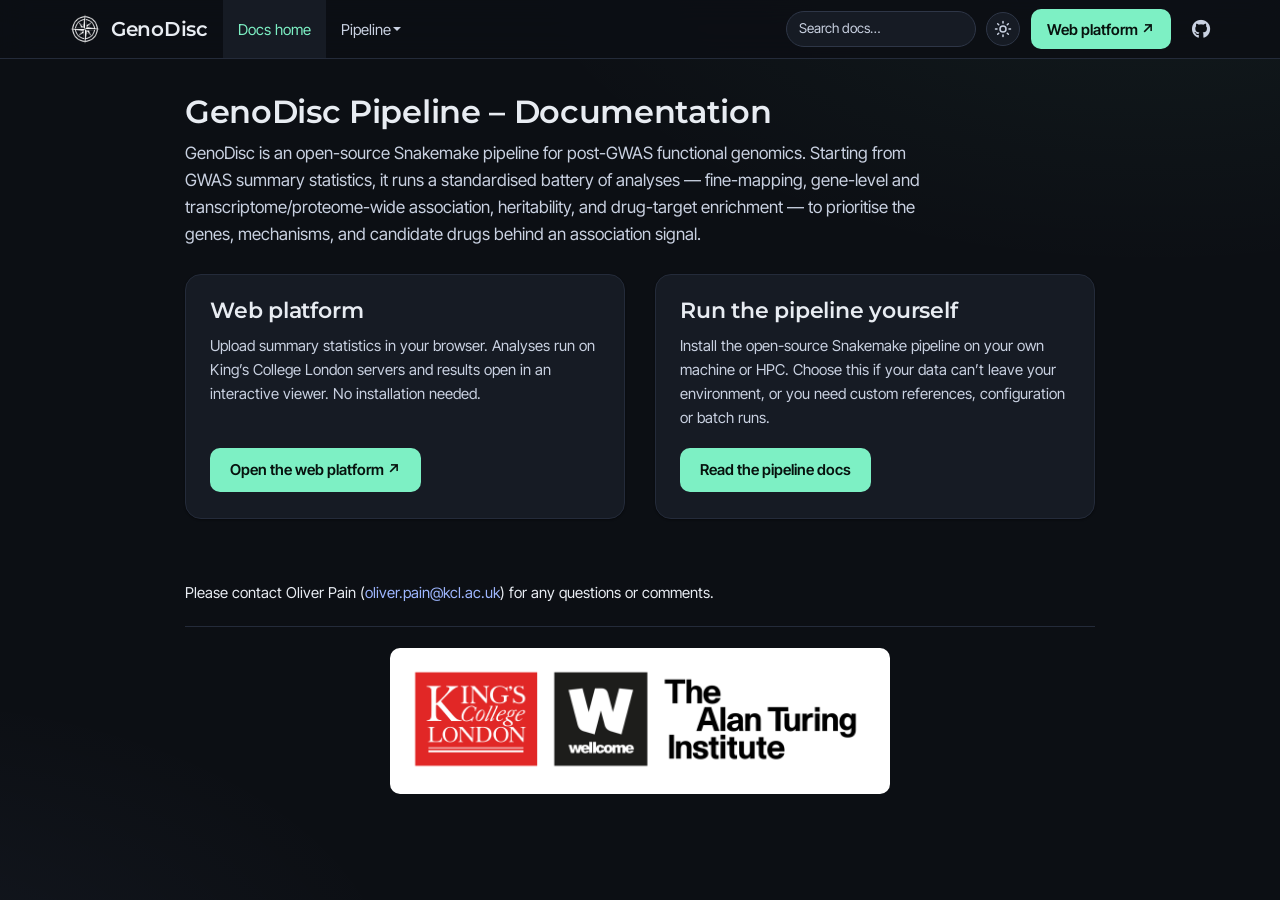
==== commit b264a9ff: "docs: move search + theme toggle into the navbar Previously the search box and light/dark toggle flo" ====
--- a/docs/index.html
+++ b/docs/index.html
@@ -78,7 +78,19 @@
     btn.innerHTML =
       '<svg class="ic-sun" width="18" height="18" viewBox="0 0 24 24" fill="none" stroke="currentColor" stroke-width="2" stroke-linecap="round" stroke-linejoin="round"><circle cx="12" cy="12" r="4"/><path d="M12 2v2M12 20v2M4.9 4.9l1.4 1.4M17.7 17.7l1.4 1.4M2 12h2M20 12h2M4.9 19.1l1.4-1.4M17.7 6.3l1.4-1.4"/></svg>' +
       '<svg class="ic-moon" width="18" height="18" viewBox="0 0 24 24" fill="none" stroke="currentColor" stroke-width="2" stroke-linecap="round" stroke-linejoin="round"><path d="M21 12.8A9 9 0 1 1 11.2 3a7 7 0 0 0 9.8 9.8z"/></svg>';
-    document.body.appendChild(btn);
+    // Place the toggle in the navbar's right list (fall back to <body>).
+    var ul = document.querySelector('#navbar .navbar-right') || document.querySelector('.navbar-nav.navbar-right');
+    if (ul) {
+      var li = document.createElement('li');
+      li.className = 'nav-ctl';
+      li.appendChild(btn);
+      // Sit just left of the "Web platform" CTA (search box, injected separately,
+      // stays left of the toggle).
+      var cta = ul.querySelector('a[href*="genodisc.er.kcl.ac.uk"]');
+      ul.insertBefore(li, cta ? cta.parentNode : ul.firstChild);
+    } else {
+      document.body.appendChild(btn);
+    }
     btn.addEventListener('click', function () {
       var light = document.documentElement.getAttribute('data-theme') === 'light';
       if (light) {
--- a/docs/styles/styles.css
+++ b/docs/styles/styles.css
@@ -318,11 +318,17 @@
 /* Icon toggle matching the app: a minimal ghost button showing the TARGET theme
    (sun in dark mode -> switch to light; moon in light mode). JS flips
    <html data-theme> + localStorage['genodisc_theme']. */
+/* Both the toggle and the search box live inside the navbar's right <ul> as
+   <li class="nav-ctl"> items, injected by JS. They inherit the nav's pinned dark
+   tokens, so they stay dark in both themes - like the app. */
+.navbar-nav > li.nav-ctl {
+  height: 58px;
+  display: flex;
+  align-items: center;
+  padding: 0 5px;
+}
 .theme-toggle {
-  position: fixed;
-  top: 69px; right: 14px;
-  z-index: 1000;
-  width: 36px; height: 36px;
+  width: 34px; height: 34px;
   display: inline-flex; align-items: center; justify-content: center;
   background: var(--panel);
   color: var(--text-dim);
@@ -340,13 +346,10 @@
 /* ------------------------------- Search --------------------------------- */
 /* Injected by js/docs-search.js; indexes section headings across the pages. */
 .docs-search {
-  position: fixed;
-  top: 70px; right: 62px;
-  z-index: 1000;
-  width: 220px;
+  position: relative;
 }
 .docs-search input {
-  width: 100%;
+  width: 190px;
   padding: 6px 12px;
   font-family: var(--font-body);
   font-size: 13.5px;
@@ -360,7 +363,7 @@
 .docs-search input::placeholder { color: var(--text-mute); }
 .docs-search-results {
   position: absolute;
-  top: 38px; right: 0;
+  top: 47px; right: 0;
   width: 320px; max-width: 80vw;
   max-height: 60vh; overflow-y: auto;
   background: var(--panel);
@@ -385,8 +388,12 @@
 }
 .docs-search-results .ds-empty { padding: 12px 14px; color: var(--text-mute); font-size: 13px; }
 
-@media (max-width: 991px) {
-  .docs-search { display: none; }  /* collapse search on mobile; nav search is desktop-first */
+@media (max-width: 767px) {
+  /* In the collapsed mobile navbar the controls stack; let them sit left-aligned
+     and give the search input room without overflowing. */
+  .navbar-nav > li.nav-ctl { height: auto; padding: 6px 15px; }
+  .docs-search input { width: 100%; }
+  .docs-search-results { position: static; width: 100%; box-shadow: none; }
 }
 
 /* ------------------------- Misc / layout helpers ------------------------ */
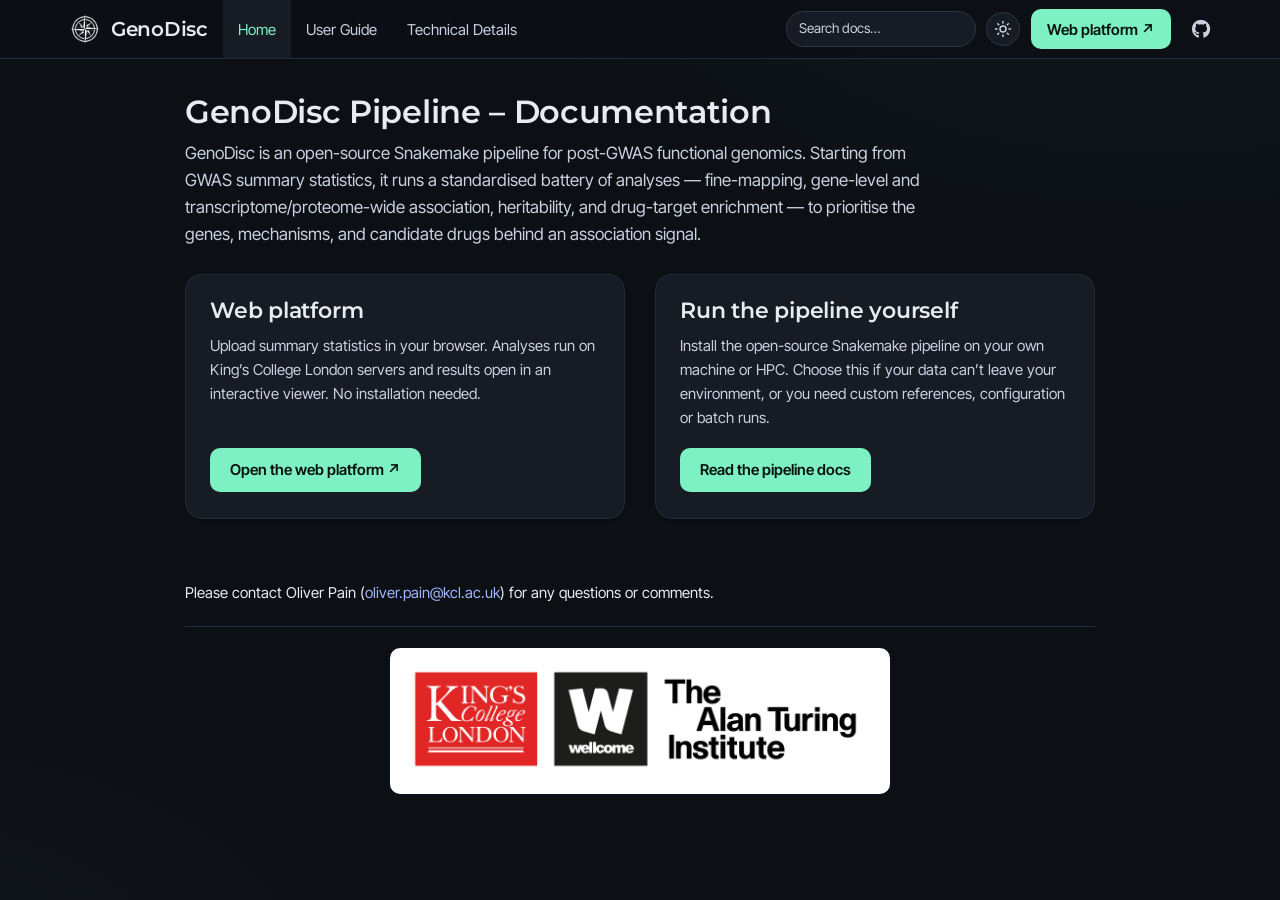
==== commit 929b3341: "docs: nav simplification, readable code/search in dark mode, new-tab platform links Addressing revie" ====
--- a/docs/index.html
+++ b/docs/index.html
@@ -87,6 +87,7 @@
       // Sit just left of the "Web platform" CTA (search box, injected separately,
       // stays left of the toggle).
       var cta = ul.querySelector('a[href*="genodisc.er.kcl.ac.uk"]');
+      if (cta) { cta.target = '_blank'; cta.rel = 'noopener noreferrer'; }   // open the platform in a new tab
       ul.insertBefore(li, cta ? cta.parentNode : ul.firstChild);
     } else {
       document.body.appendChild(btn);
@@ -324,25 +325,13 @@
     <div id="navbar" class="navbar-collapse collapse">
       <ul class="nav navbar-nav">
         <li>
-  <a href="index.html">Docs home</a>
+  <a href="index.html">Home</a>
 </li>
-<li class="dropdown">
-  <a href="#" class="dropdown-toggle" data-toggle="dropdown" role="button" data-bs-toggle="dropdown" aria-expanded="false">
-    Pipeline
-     
-    <span class="caret"></span>
-  </a>
-  <ul class="dropdown-menu" role="menu">
-    <li>
-      <a href="pipeline_guide.html">User Guide</a>
-    </li>
-    <li>
-      <a href="pipeline_technical.html">Technical Details</a>
-    </li>
-    <li>
-      <a href="pipeline_guide.html#automated-draft-write-up">Draft write-up</a>
-    </li>
-  </ul>
+<li>
+  <a href="pipeline_guide.html">User Guide</a>
+</li>
+<li>
+  <a href="pipeline_technical.html">Technical Details</a>
 </li>
       </ul>
       <ul class="nav navbar-nav navbar-right">
@@ -388,8 +377,8 @@
 College London servers and results open in an interactive viewer. No
 installation needed.
 </p>
-<p><a href="https://genodisc.er.kcl.ac.uk" class="button">Open the web
-platform ↗</a></p>
+<p><a href="https://genodisc.er.kcl.ac.uk" class="button" target="_blank" rel="noopener noreferrer">Open
+the web platform ↗</a></p>
 </div>
 </div>
 <div class="col-sm-6">
--- a/docs/styles/styles.css
+++ b/docs/styles/styles.css
@@ -282,12 +282,24 @@
   color: var(--accent);
   font-size: 90%;
 }
-/* Keep pandoc "default" syntax tokens readable on the dark surface */
-pre .co { color: var(--text-mute); font-style: italic; }
-pre .st, pre .vs { color: #9fe7c5; }
-pre .dv, pre .bn, pre .fl { color: var(--accent-2); }
-pre .kw, pre .cf { color: var(--accent-3); }
-pre .fu, pre .at { color: var(--text); }
+/* Syntax highlighting (highlight.js adds .hljs-* tokens at runtime). The bundled
+   theme is light-oriented, so re-colour the tokens for readability in BOTH themes
+   via variables, and clear the bundled background so our pre surface shows. */
+:root {
+  --hl-kw:  #9eb6ff; --hl-str: #8fe0bd; --hl-com: #8591a6;
+  --hl-num: #f3c969; --hl-tit: #e8ecf2; --hl-var: #c9d1e1;
+}
+:root[data-theme="light"] {
+  --hl-kw:  #4f46e5; --hl-str: #0f766e; --hl-com: #6b7280;
+  --hl-num: #a16207; --hl-tit: #1b2029; --hl-var: #454c5a;
+}
+.hljs { background: transparent !important; color: var(--text); padding: 0 !important; }
+.hljs-keyword, .hljs-selector-tag, .hljs-built_in, .hljs-literal, .hljs-section, .hljs-link { color: var(--hl-kw) !important; }
+.hljs-string, .hljs-attr, .hljs-regexp, .hljs-meta-string, .hljs-template-string, .hljs-addition { color: var(--hl-str) !important; }
+.hljs-comment, .hljs-quote { color: var(--hl-com) !important; font-style: italic; }
+.hljs-number, .hljs-type, .hljs-bullet { color: var(--hl-num) !important; }
+.hljs-title, .hljs-name, .hljs-function .hljs-title { color: var(--hl-tit) !important; }
+.hljs-variable, .hljs-attribute, .hljs-symbol, .hljs-params, .hljs-meta { color: var(--hl-var) !important; }
 
 /* -------------------------------- Tables -------------------------------- */
 .table, table { color: var(--text); }
@@ -361,32 +373,34 @@
 }
 .docs-search input:focus { border-color: var(--accent); }
 .docs-search input::placeholder { color: var(--text-mute); }
+/* Explicit dark values (not tokens) so the dropdown is always legible - it hangs
+   below the dark navbar in both themes. */
 .docs-search-results {
   position: absolute;
   top: 47px; right: 0;
   width: 320px; max-width: 80vw;
   max-height: 60vh; overflow-y: auto;
-  background: var(--panel);
-  border: 1px solid var(--border);
+  background: #161b24;
+  border: 1px solid #2e3647;
   border-radius: var(--r-sm);
-  box-shadow: var(--shadow);
+  box-shadow: 0 14px 30px rgba(0,0,0,.55);
   display: none;
 }
 .docs-search-results.open { display: block; }
 .docs-search-results a {
   display: block;
   padding: 9px 14px;
-  color: var(--text);
-  border-bottom: 1px solid var(--border);
+  color: #e8ecf2;
+  border-bottom: 1px solid #242b3a;
   text-decoration: none;
 }
 .docs-search-results a:last-child { border-bottom: 0; }
-.docs-search-results a:hover, .docs-search-results a.active { background: var(--panel-2); color: var(--accent); }
+.docs-search-results a:hover, .docs-search-results a.active { background: #1c2330; color: #7df0c4; }
 .docs-search-results .ds-page {
   display: block; font-family: var(--font-mono); font-size: 10.5px;
-  text-transform: uppercase; letter-spacing: .04em; color: var(--text-mute);
-}
-.docs-search-results .ds-empty { padding: 12px 14px; color: var(--text-mute); font-size: 13px; }
+  text-transform: uppercase; letter-spacing: .04em; color: #93a4c4;
+}
+.docs-search-results .ds-empty { padding: 12px 14px; color: #aab4c4; font-size: 13px; }
 
 @media (max-width: 767px) {
   /* In the collapsed mobile navbar the controls stack; let them sit left-aligned
